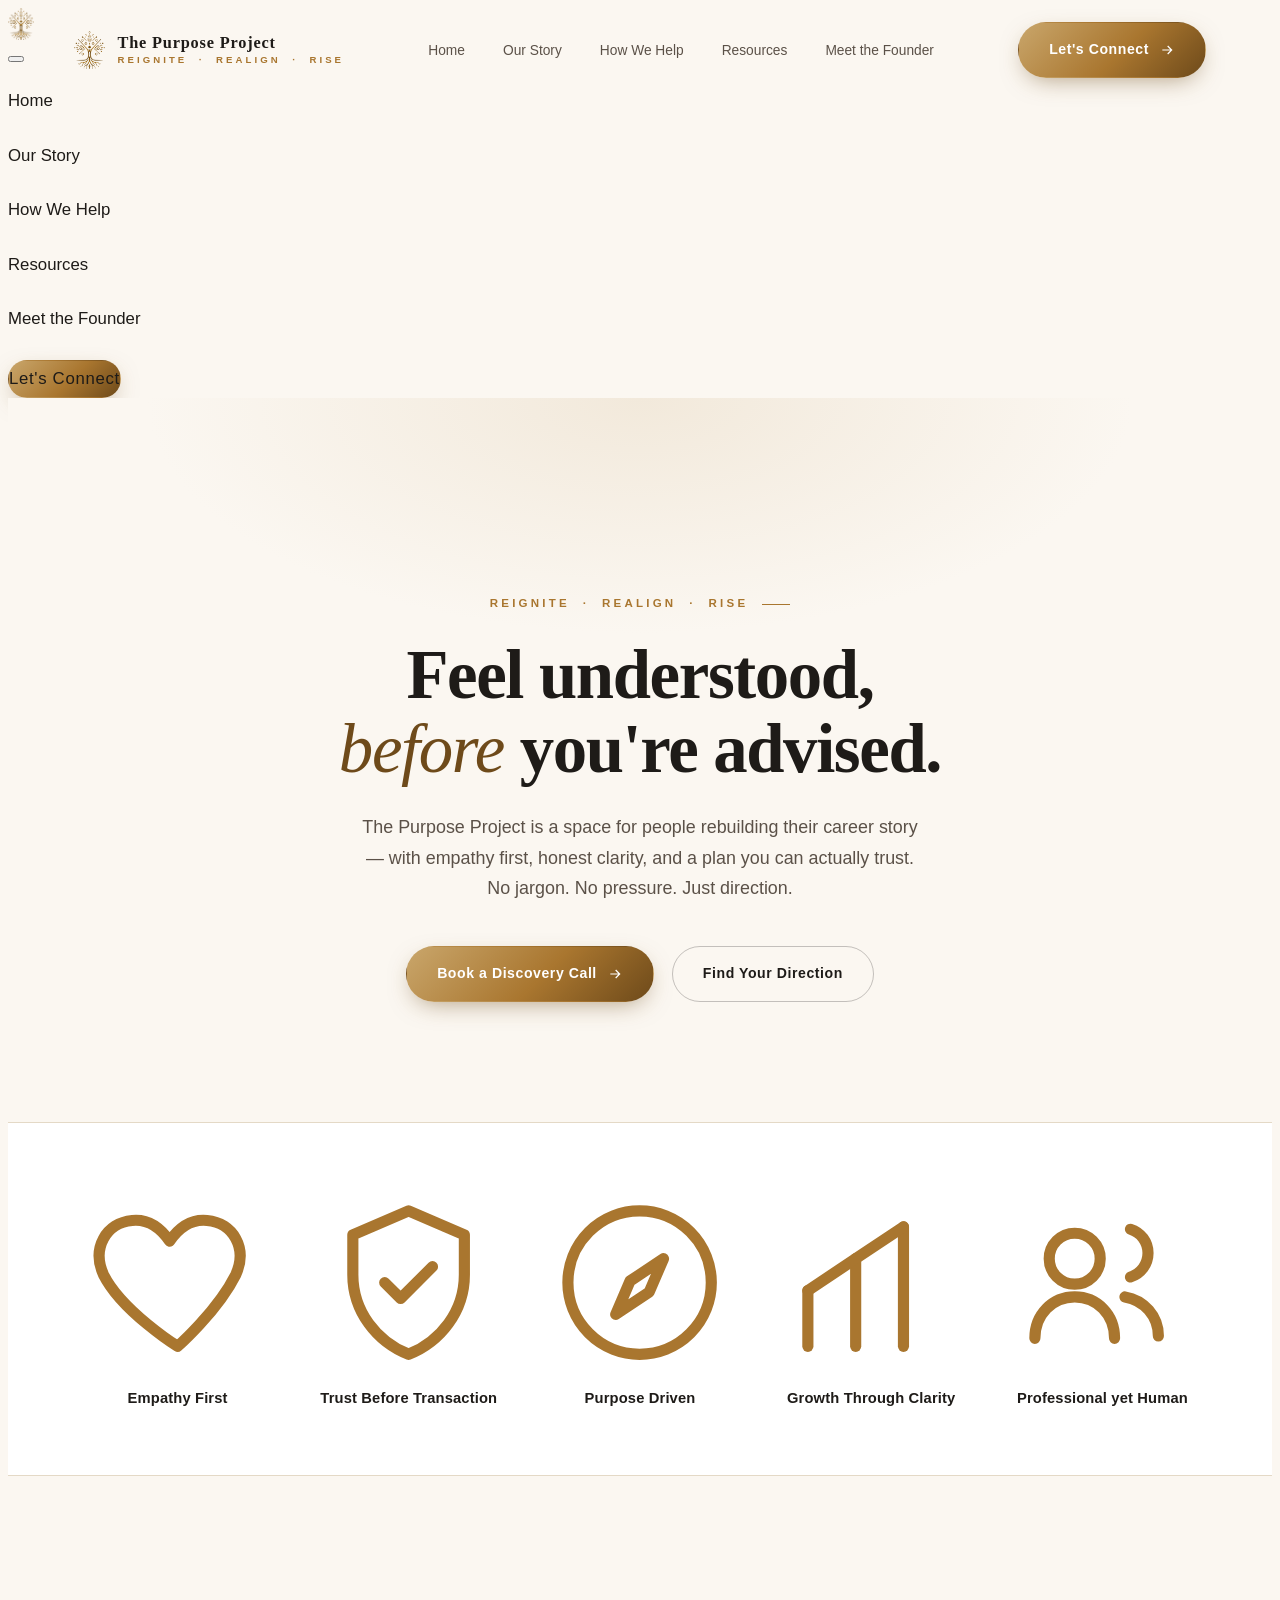
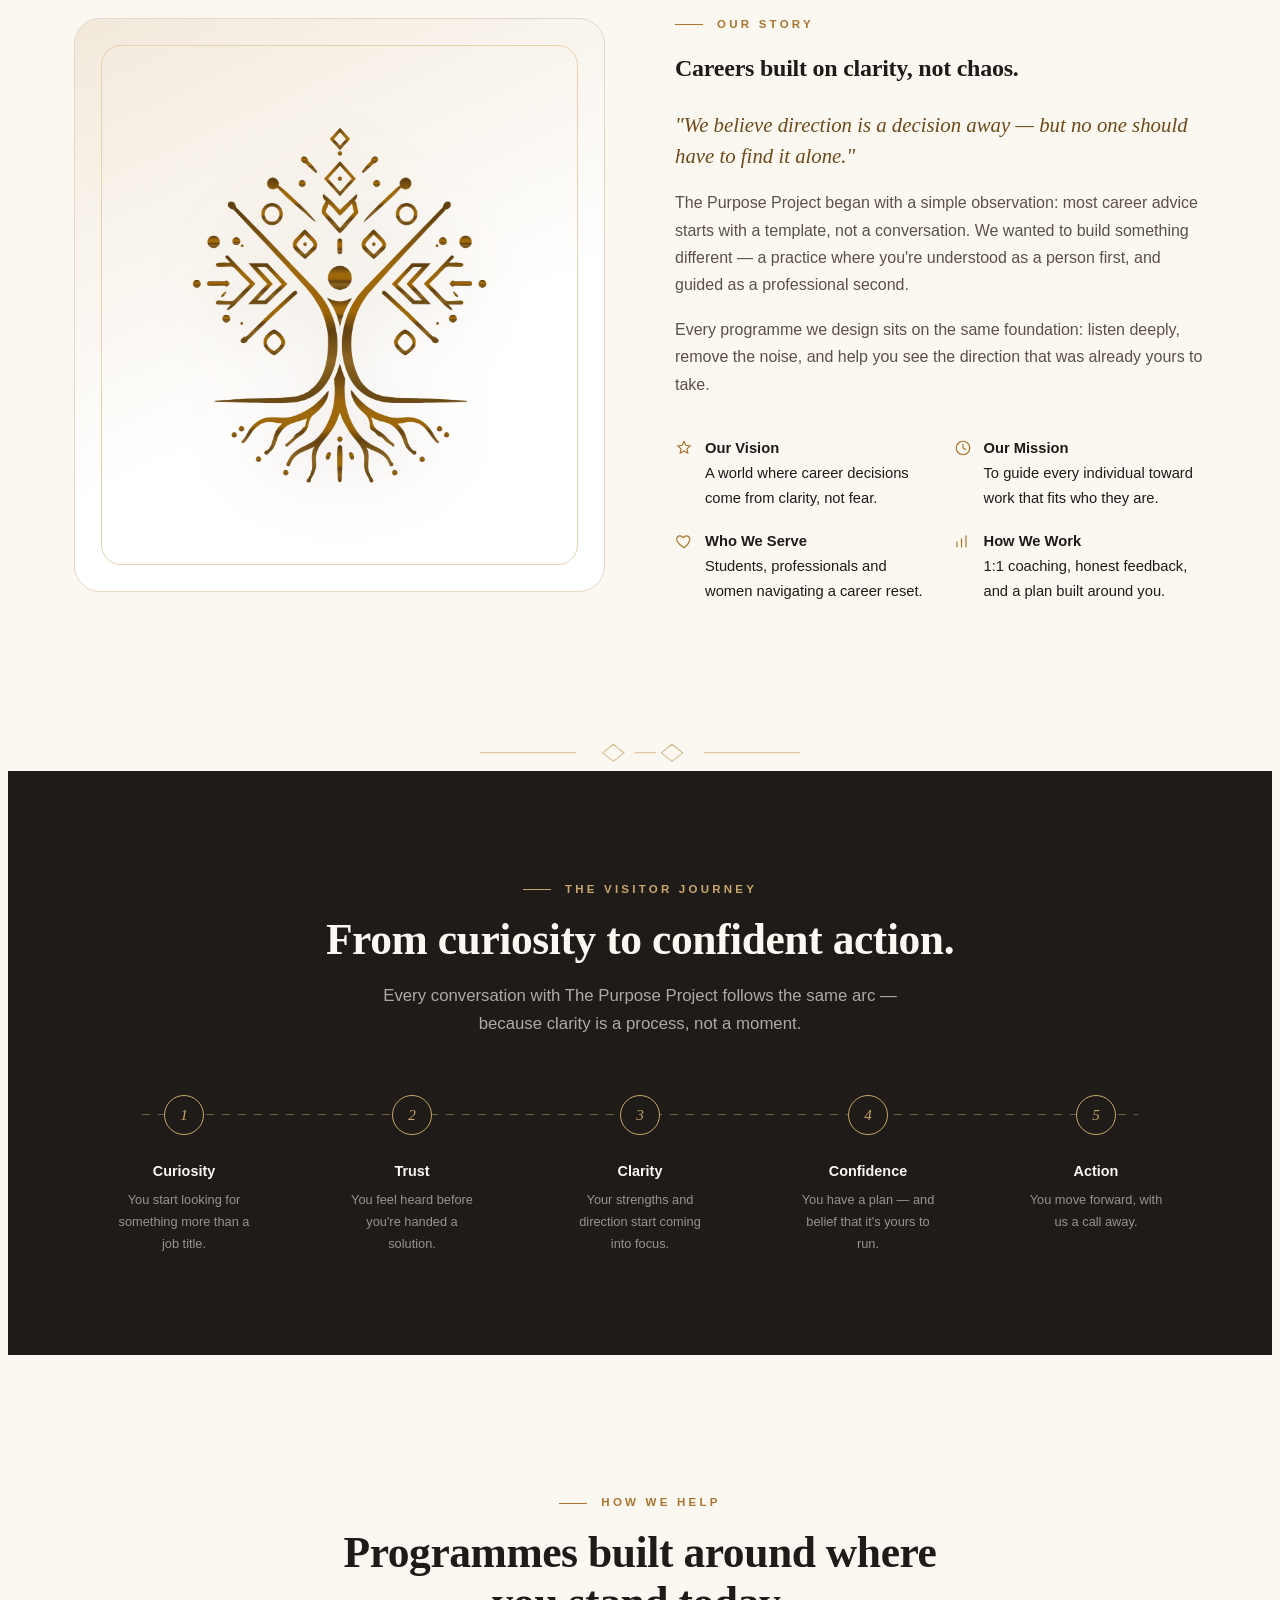
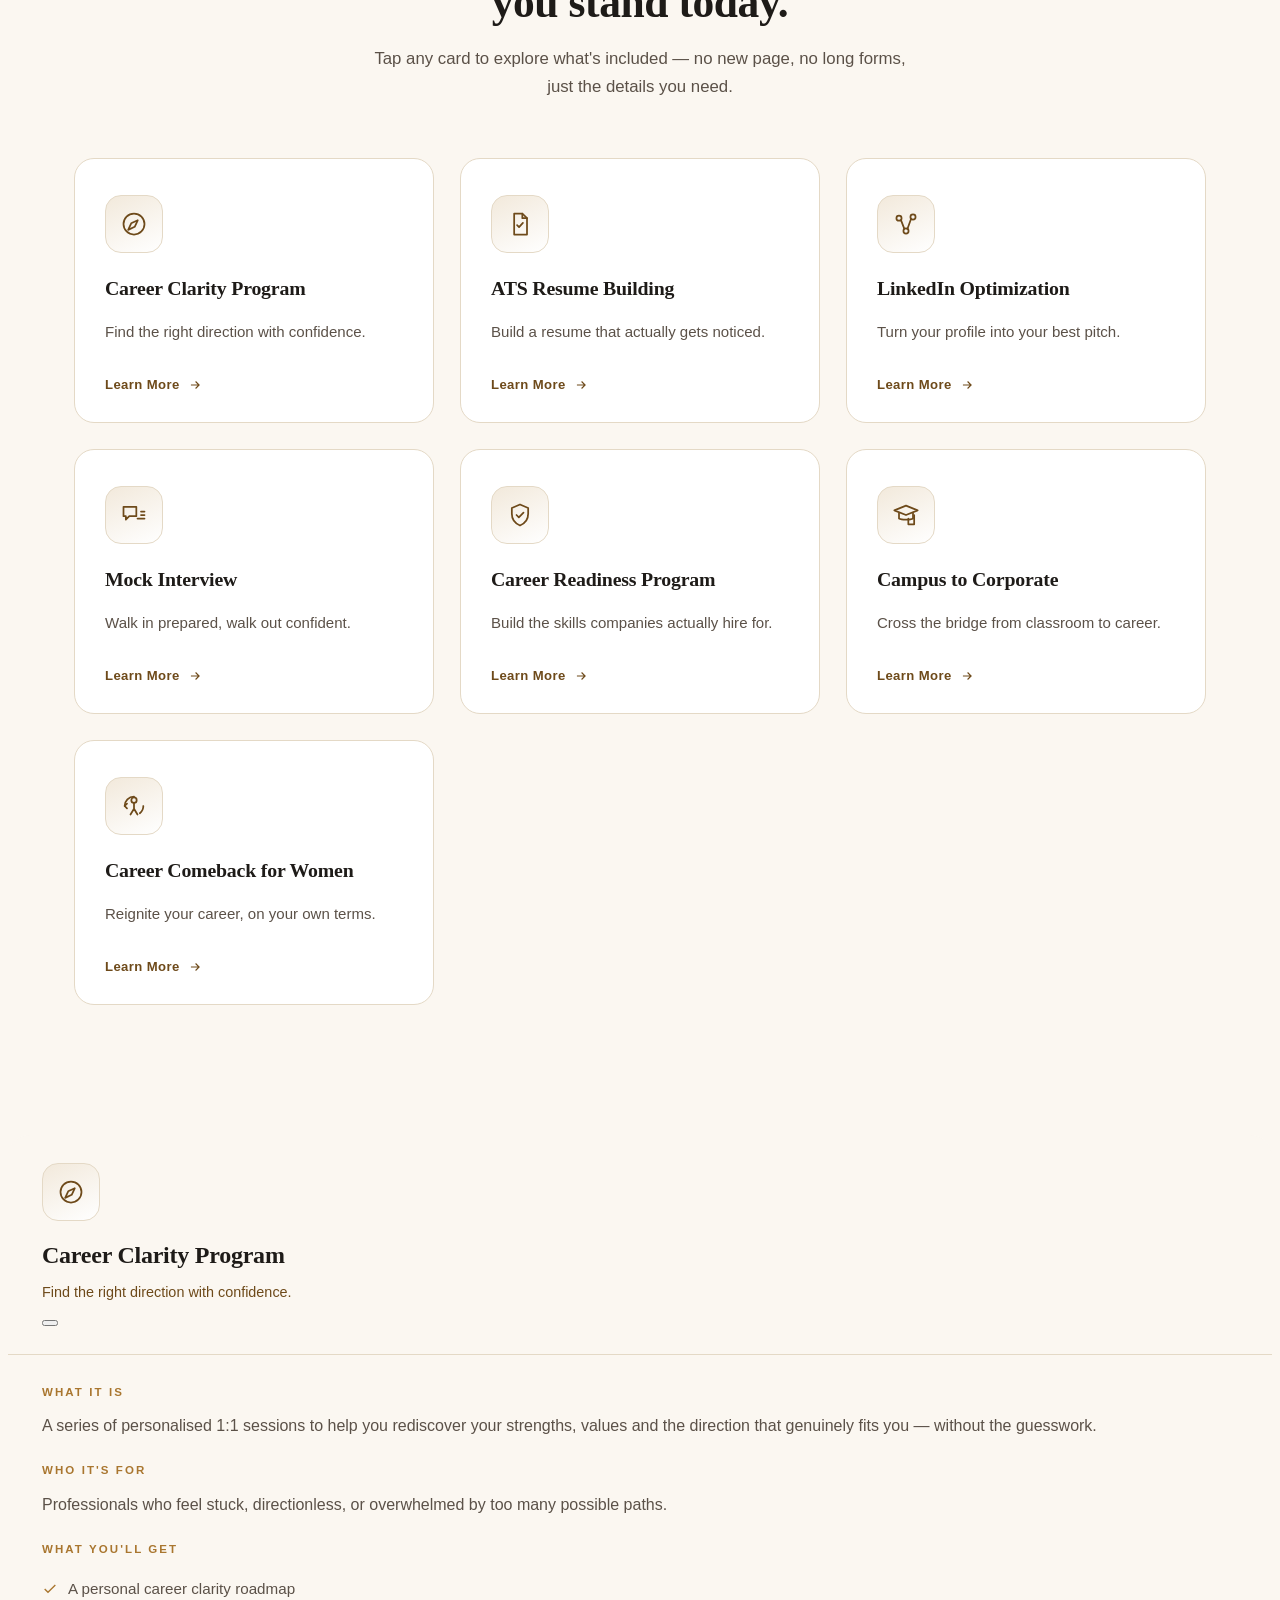
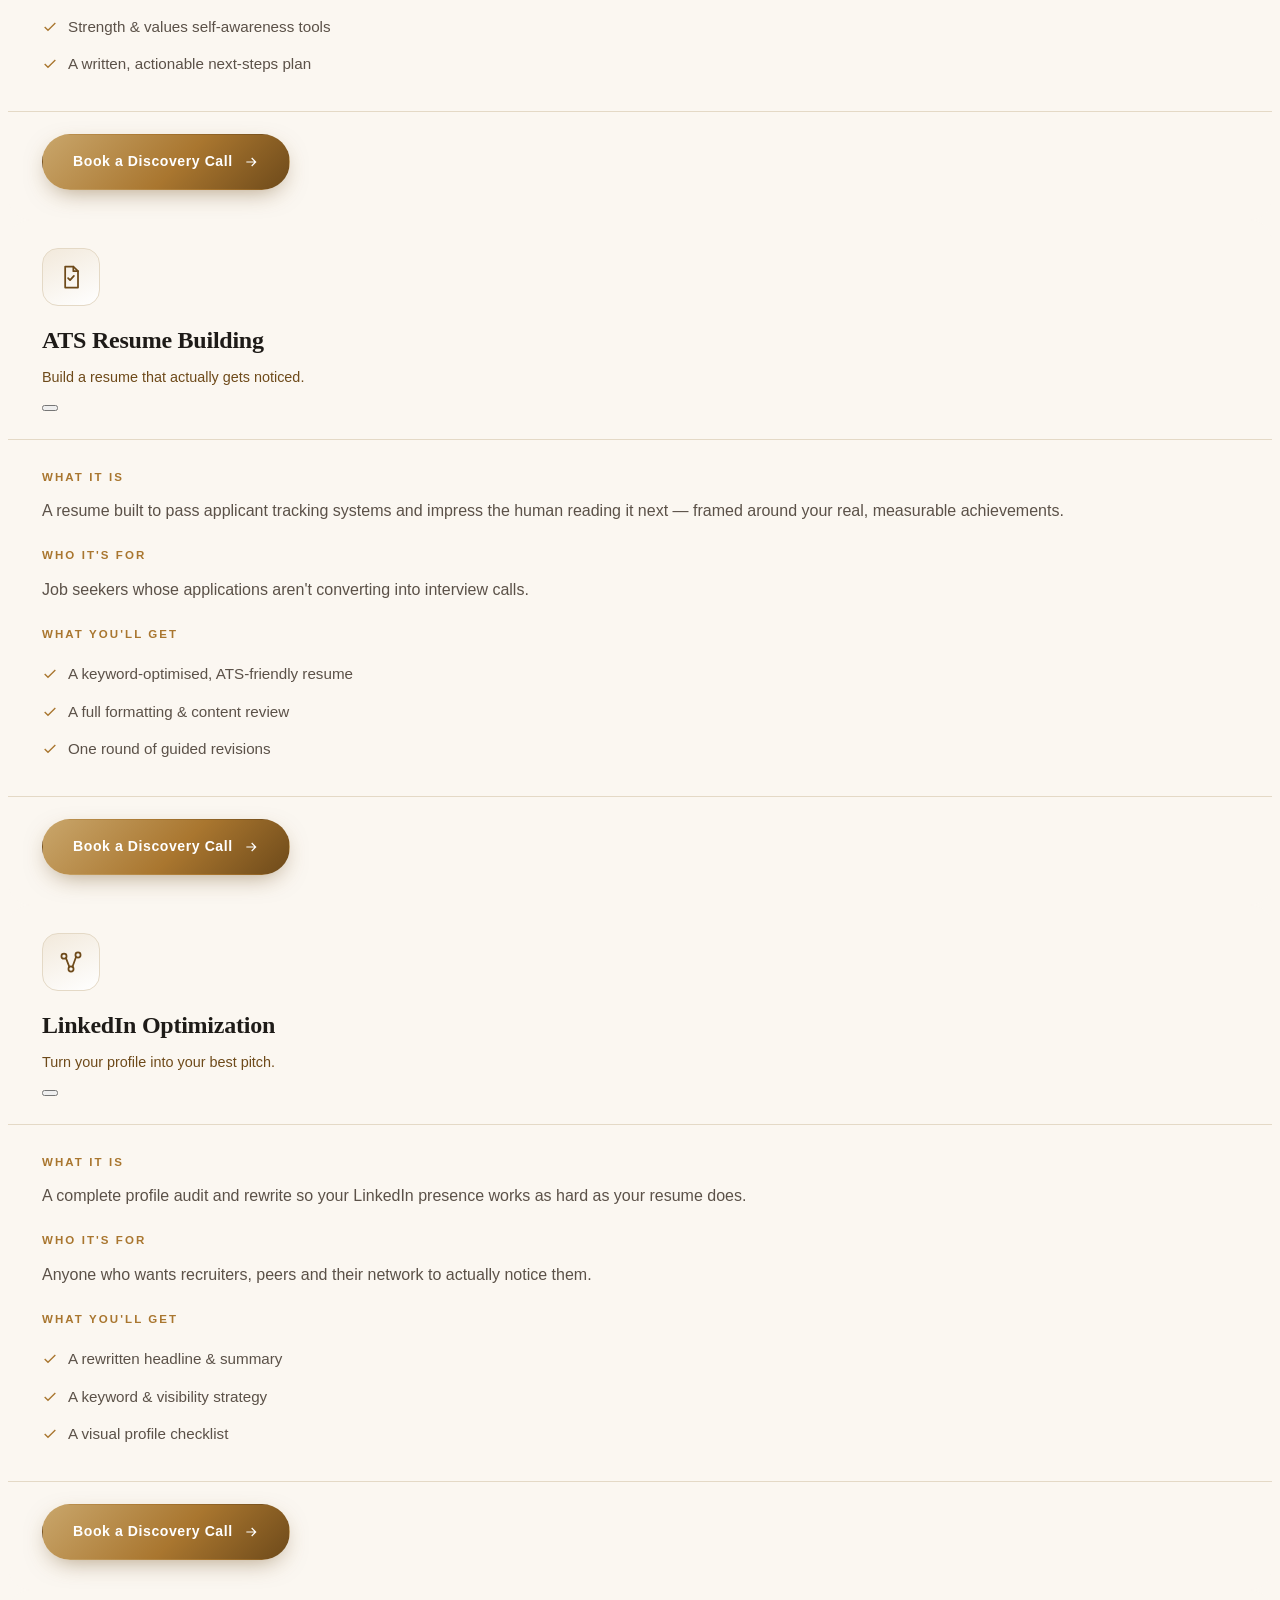
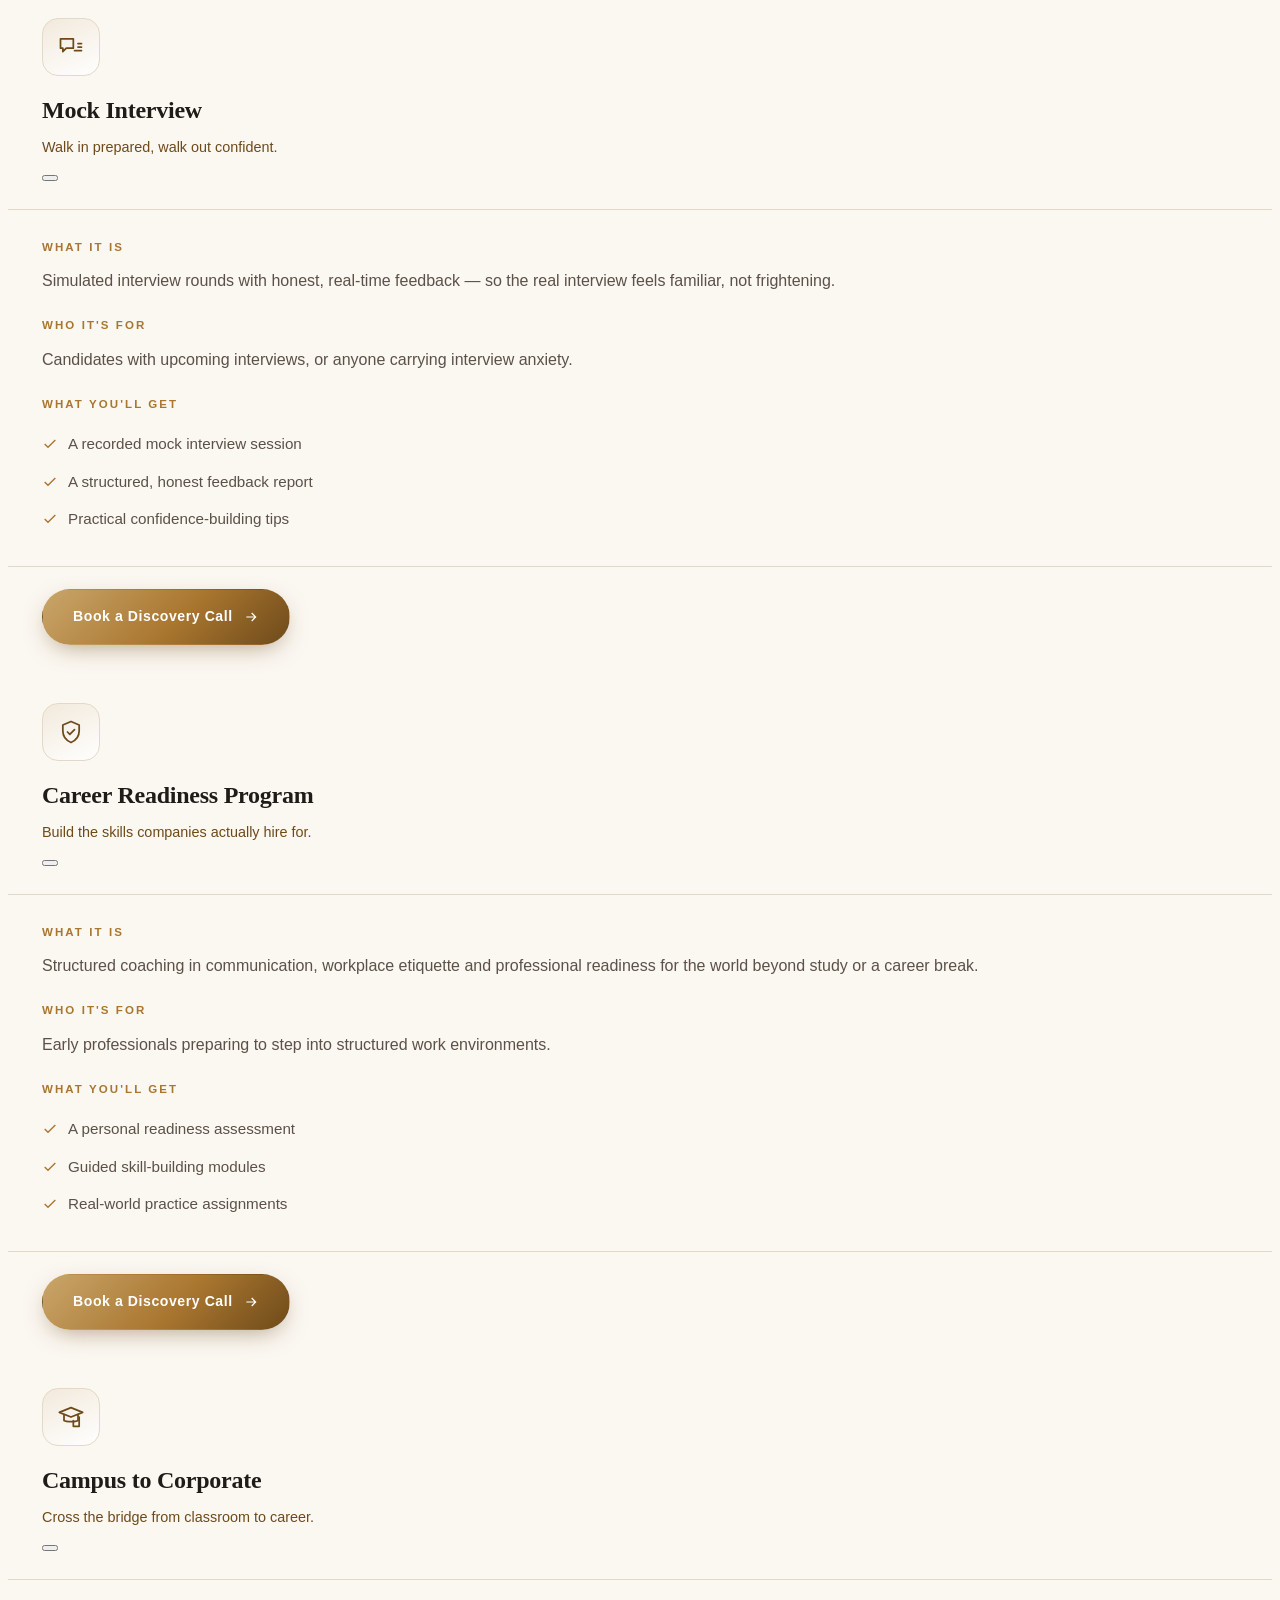
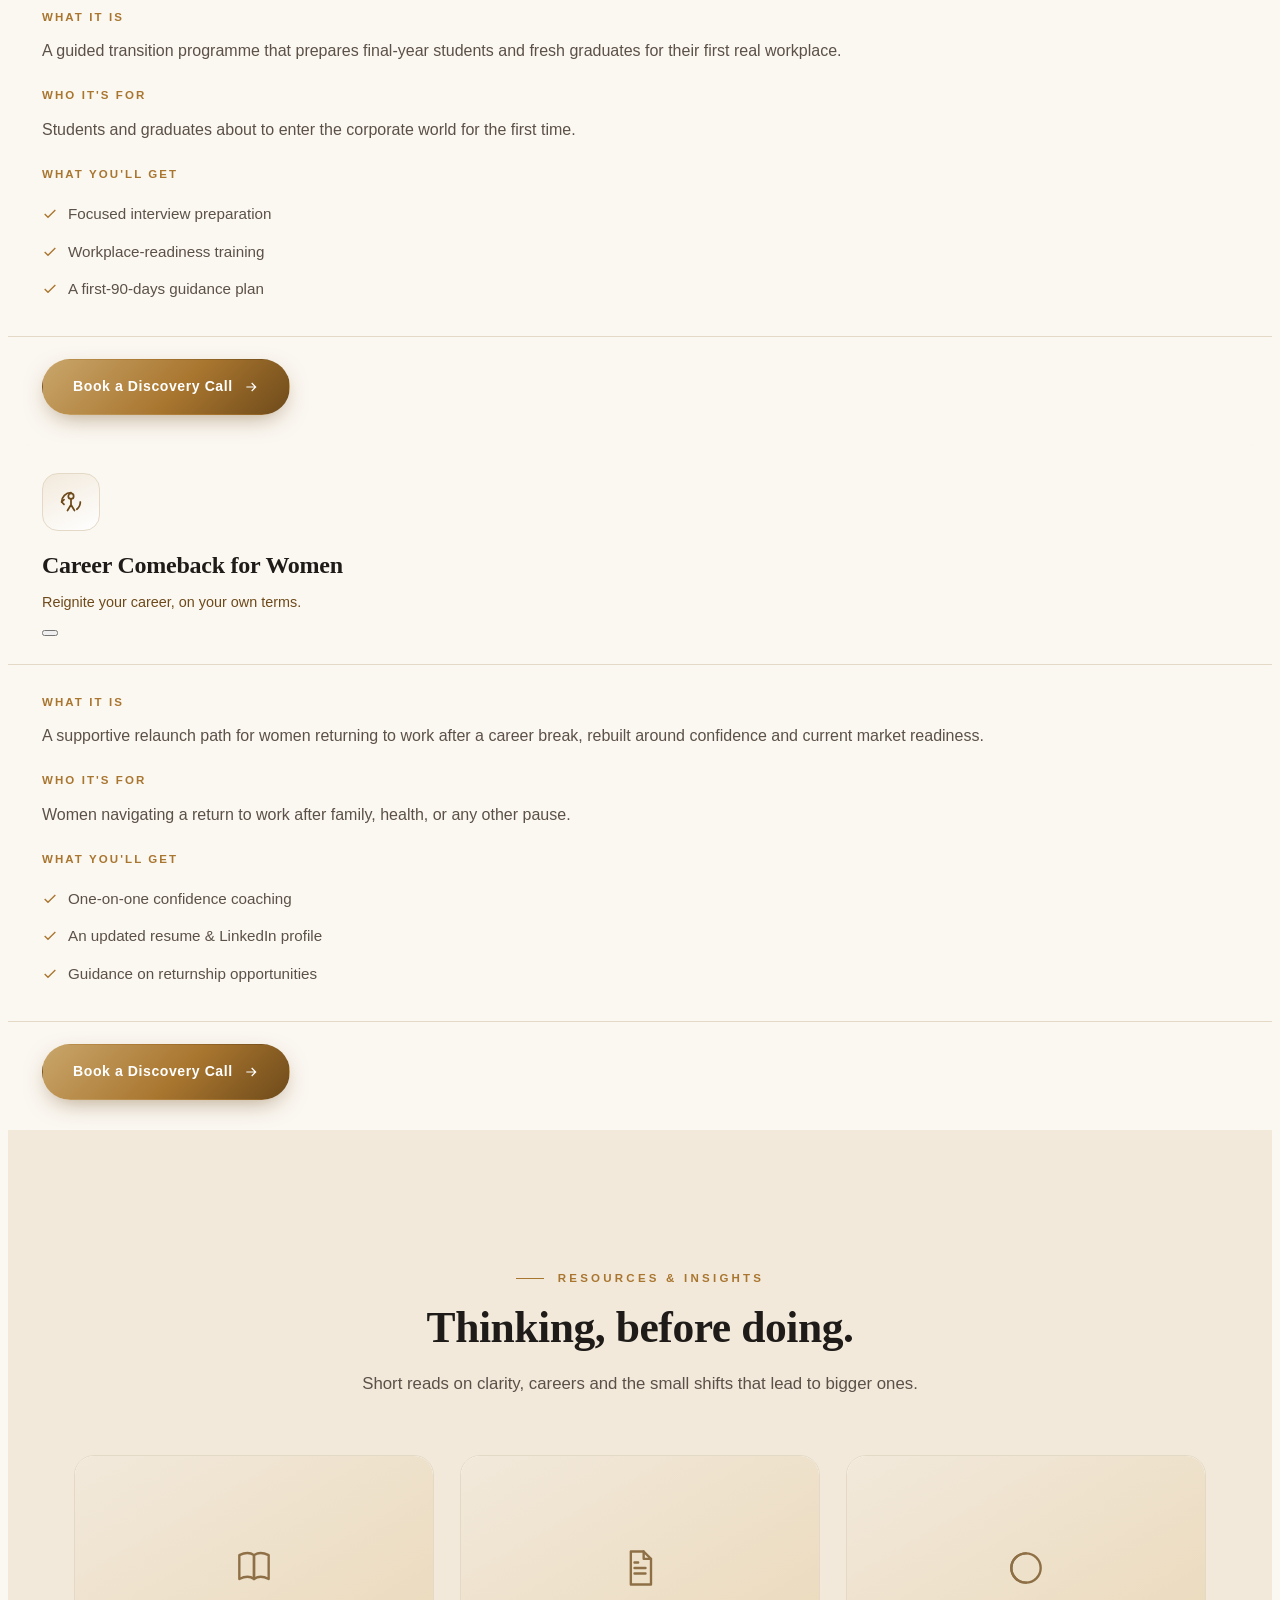
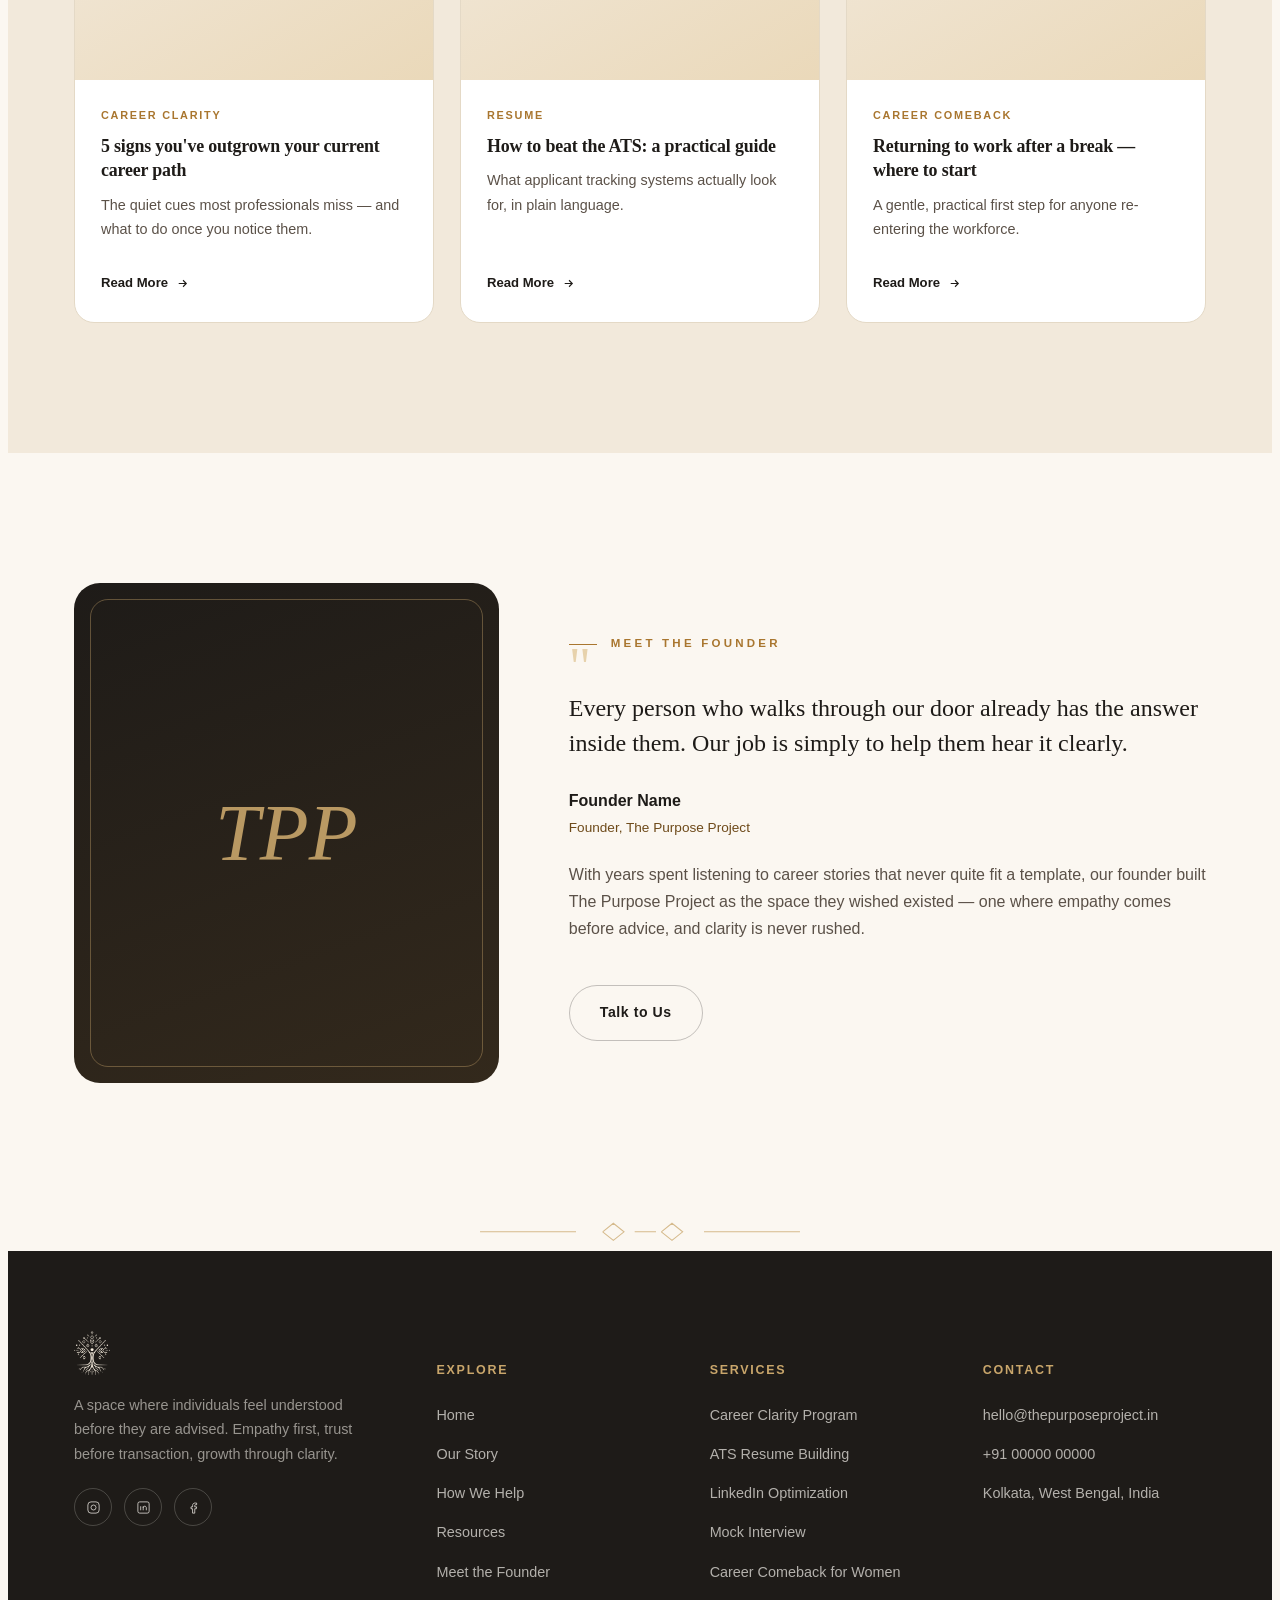
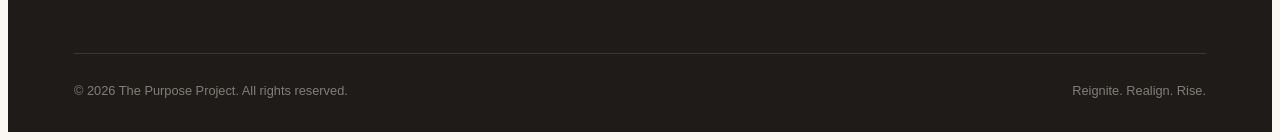
==== index.html @ 34a5875e "added cahnges" ====
<!DOCTYPE html>
<html lang="en">
<head>
<meta charset="UTF-8">
<meta name="viewport" content="width=device-width, initial-scale=1.0">
<title>The Purpose Project — Reignite. Realign. Rise.</title>
<meta name="description" content="The Purpose Project is a career clarity and coaching practice built on empathy first, trust before transaction, and growth through clarity.">

<!-- Favicon -->
<link rel="icon" type="image/png" sizes="32x32" href="images/favicon-32.png">
<link rel="icon" type="image/png" sizes="192x192" href="images/favicon-192.png">
<link rel="apple-touch-icon" href="images/favicon-192.png">

<!-- Bootstrap -->
<link rel="stylesheet" href="css/bootstrap.min.css">
<!-- Site styles -->
<link rel="stylesheet" href="css/style.css">
</head>
<body>

<!-- ============ NAVBAR ============ -->
<nav class="tpp-nav" id="tppNav">
  <div class="container-tpp">
    <a href="#home" class="brand">
      <img src="images/logo-mark.png" alt="The Purpose Project mark">
      <span class="brand-word">
        <span class="t1">The Purpose Project</span>
        <span class="t2">REIGNITE &nbsp;·&nbsp; REALIGN &nbsp;·&nbsp; RISE</span>
      </span>
    </a>

    <ul class="nav-links">
      <li><a href="#home">Home</a></li>
      <li><a href="#our-story">Our Story</a></li>
      <li><a href="#how-we-help">How We Help</a></li>
      <li><a href="#resources">Resources</a></li>
      <li><a href="#founder">Meet the Founder</a></li>
    </ul>

    <div class="nav-cta">
      <a href="#connect" class="btn-tpp btn-gold d-none d-lg-inline-flex">
        Let's Connect
        <svg viewBox="0 0 24 24" fill="none" stroke="currentColor" stroke-width="1.8"><path d="M5 12h14M13 6l6 6-6 6"/></svg>
      </a>
      <button class="nav-toggle" type="button" data-bs-toggle="offcanvas" data-bs-target="#tppOffcanvas" aria-controls="tppOffcanvas" aria-label="Open menu">
        <svg width="18" height="18" viewBox="0 0 24 24" fill="none" stroke="currentColor" stroke-width="1.8" stroke-linecap="round"><path d="M4 6h16M4 12h16M4 18h16"/></svg>
      </button>
    </div>
  </div>
</nav>

<!-- Mobile offcanvas menu -->
<div class="offcanvas offcanvas-end tpp-offcanvas" tabindex="-1" id="tppOffcanvas">
  <div class="offcanvas-header">
    <img src="images/logo-mark.png" alt="" style="height:32px;">
    <button type="button" class="btn-close" data-bs-dismiss="offcanvas" aria-label="Close"></button>
  </div>
  <div class="offcanvas-body">
    <ul class="nav-links">
      <li><a href="#home" data-bs-dismiss="offcanvas">Home</a></li>
      <li><a href="#our-story" data-bs-dismiss="offcanvas">Our Story</a></li>
      <li><a href="#how-we-help" data-bs-dismiss="offcanvas">How We Help</a></li>
      <li><a href="#resources" data-bs-dismiss="offcanvas">Resources</a></li>
      <li><a href="#founder" data-bs-dismiss="offcanvas">Meet the Founder</a></li>
      <li><a href="#connect" class="btn-tpp btn-gold" data-bs-dismiss="offcanvas">Let's Connect</a></li>
    </ul>
  </div>
</div>

<!-- ============ HERO ============ -->
<header class="hero" id="home">
  <div class="container-tpp">
    <div class="hero-inner">
      <span class="eyebrow">Reignite &nbsp;·&nbsp; Realign &nbsp;·&nbsp; Rise</span>
      <h1>Feel understood,<br><em>before</em> you're advised.</h1>
      <p class="hero-sub">The Purpose Project is a space for people rebuilding their career story — with empathy first, honest clarity, and a plan you can actually trust. No jargon. No pressure. Just direction.</p>
      <div class="hero-actions">
        <a href="#connect" class="btn-tpp btn-gold">
          Book a Discovery Call
          <svg viewBox="0 0 24 24" fill="none" stroke="currentColor" stroke-width="1.8"><path d="M5 12h14M13 6l6 6-6 6"/></svg>
        </a>
        <a href="#how-we-help" class="btn-tpp btn-outline">Find Your Direction</a>
      </div>
    </div>
  </div>

  <!-- Signature motif: line-art tree, echoing the brand mark -->
  <!-- <div class="hero-mark" aria-hidden="true">
    <svg viewBox="0 0 600 420" xmlns="http://www.w3.org/2000/svg">
      <defs>
        <linearGradient id="heroGoldGrad" x1="0%" y1="0%" x2="100%" y2="100%">
          <stop offset="0%" stop-color="#C9A66B"/>
          <stop offset="50%" stop-color="#A9762F"/>
          <stop offset="100%" stop-color="#6E4A1A"/>
        </linearGradient>
      </defs>

      <g class="tpp-draw">
        <path d="M300 190 C300 240 300 260 300 300"/>
        <path d="M300 300 C270 320 230 330 170 328"/>
        <path d="M300 300 C330 320 370 330 430 328"/>
        <path d="M300 300 C285 330 260 350 215 372"/>
        <path d="M300 300 C315 330 340 350 385 372"/>
        <path d="M300 300 C300 335 300 355 300 385"/>
        <path d="M300 300 C292 328 270 345 235 355"/>
        <path d="M300 300 C308 328 330 345 365 355"/>
      </g>

      <g class="tpp-draw">
        <path d="M300 190 C298 150 260 120 210 95"/>
        <path d="M300 190 C302 150 340 120 390 95"/>
        <path d="M300 190 C299 130 300 90 300 40"/>
        <path d="M210 95 C185 85 160 82 130 88"/>
        <path d="M390 95 C415 85 440 82 470 88"/>
        <path d="M210 95 C195 70 190 50 195 25"/>
        <path d="M390 95 C405 70 410 50 405 25"/>
      </g>
      <circle class="tpp-fill" cx="300" cy="205" r="13"/>
    </svg>
  </div> -->
  <div class="hero-fade"></div>
</header>

<!-- ============ VALUES STRIP ============ -->
<section class="values-strip">
  <div class="container-tpp">
    <div class="values-row">

      <div class="value-item">
        <span class="glyph">
          <svg viewBox="0 0 24 24" fill="none" stroke="currentColor" stroke-width="1.4" stroke-linecap="round" stroke-linejoin="round">
            <path d="M12 20s-7-4.4-9.3-9C1.2 7.7 3 4.5 6.3 4.2c2-.2 3.6 1 4.7 2.6C12.1 5.2 13.7 4 15.7 4.2c3.3.3 5.1 3.5 3.6 6.8C17 15.6 12 20 12 20z"/>
          </svg>
        </span>
        <h4>Empathy First</h4>
      </div>

      <div class="value-item">
        <span class="glyph">
          <svg viewBox="0 0 24 24" fill="none" stroke="currentColor" stroke-width="1.4" stroke-linecap="round" stroke-linejoin="round">
            <path d="M12 3l7 3v5c0 4.6-3 8.4-7 10-4-1.6-7-5.4-7-10V6l7-3z"/>
            <path d="M9 12l2 2 4-4"/>
          </svg>
        </span>
        <h4>Trust Before Transaction</h4>
      </div>

      <div class="value-item">
        <span class="glyph">
          <svg viewBox="0 0 24 24" fill="none" stroke="currentColor" stroke-width="1.4" stroke-linecap="round" stroke-linejoin="round">
            <circle cx="12" cy="12" r="9"/>
            <path d="M15 9l-4.2 2.8L9 16l4.2-2.8L15 9z"/>
          </svg>
        </span>
        <h4>Purpose Driven</h4>
      </div>

      <div class="value-item">
        <span class="glyph">
          <svg viewBox="0 0 24 24" fill="none" stroke="currentColor" stroke-width="1.4" stroke-linecap="round" stroke-linejoin="round">
            <path d="M4 20V13"/>
            <path d="M10 20V9"/>
            <path d="M16 20V5"/>
            <path d="M4 13l6-4 6-4"/>
          </svg>
        </span>
        <h4>Growth Through Clarity</h4>
      </div>

      <div class="value-item">
        <span class="glyph">
          <svg viewBox="0 0 24 24" fill="none" stroke="currentColor" stroke-width="1.4" stroke-linecap="round" stroke-linejoin="round">
            <circle cx="8.5" cy="9" r="3.2"/>
            <path d="M3.5 19c0-3 2.2-5.2 5-5.2s5 2.2 5 5.2"/>
            <path d="M15.5 5.3c1.3.4 2.2 1.6 2.2 3s-.9 2.6-2.2 3"/>
            <path d="M14.8 13.8c2.4.4 4.2 2.4 4.2 4.9"/>
          </svg>
        </span>
        <h4>Professional yet Human</h4>
      </div>

    </div>
  </div>
</section>

<!-- ============ OUR STORY / ABOUT ============ -->
<section class="about-section" id="our-story">
  <div class="container-tpp">
    <div class="about-grid">

      <div class="about-visual reveal">
        <div class="ring"></div>
        <img src="images/logo-mark.png" alt="The Purpose Project — tree mark, symbolising rooted growth">
      </div>

      <div class="about-copy reveal">
        <span class="eyebrow">Our Story</span>
        <h2 style="margin-top:14px;">Careers built on clarity, not chaos.</h2>
        <span class="lede">"We believe direction is a decision away — but no one should have to find it alone."</span>

        <p>The Purpose Project began with a simple observation: most career advice starts with a template, not a conversation. We wanted to build something different — a practice where you're understood as a person first, and guided as a professional second.</p>
        <p>Every programme we design sits on the same foundation: listen deeply, remove the noise, and help you see the direction that was already yours to take.</p>

        <div class="pillars">
          <div class="pillar">
            <svg viewBox="0 0 24 24" fill="none" stroke="currentColor" stroke-width="1.6" stroke-linecap="round" stroke-linejoin="round"><path d="M12 3l2.4 5.5 6 .6-4.5 4 1.3 5.9L12 16l-5.2 3 1.3-5.9-4.5-4 6-.6L12 3z"/></svg>
            <span><strong>Our Vision</strong><br>A world where career decisions come from clarity, not fear.</span>
          </div>
          <div class="pillar">
            <svg viewBox="0 0 24 24" fill="none" stroke="currentColor" stroke-width="1.6" stroke-linecap="round" stroke-linejoin="round"><circle cx="12" cy="12" r="9"/><path d="M12 7v5l3.5 2"/></svg>
            <span><strong>Our Mission</strong><br>To guide every individual toward work that fits who they are.</span>
          </div>
          <div class="pillar">
            <svg viewBox="0 0 24 24" fill="none" stroke="currentColor" stroke-width="1.6" stroke-linecap="round" stroke-linejoin="round"><path d="M12 21s-7-4.4-9.3-9C1.2 8.7 3 5.5 6.3 5.2c2-.2 3.6 1 4.7 2.6 1.1-1.6 2.7-2.8 4.7-2.6 3.3.3 5.1 3.5 3.6 6.8C18 16.6 12 21 12 21z"/></svg>
            <span><strong>Who We Serve</strong><br>Students, professionals and women navigating a career reset.</span>
          </div>
          <div class="pillar">
            <svg viewBox="0 0 24 24" fill="none" stroke="currentColor" stroke-width="1.6" stroke-linecap="round" stroke-linejoin="round"><path d="M4 20V13M10 20V9M16 20V5"/></svg>
            <span><strong>How We Work</strong><br>1:1 coaching, honest feedback, and a plan built around you.</span>
          </div>
        </div>
      </div>

    </div>
  </div>
</section>

<div class="root-divider" aria-hidden="true">
  <svg viewBox="0 0 300 24" fill="none" stroke="currentColor" stroke-width="1"><path d="M0 12h90 M115 12l10-8 10 8-10 8-10-8 M145 12h20 M170 12l10-8 10 8-10 8-10-8 M210 12h90"/></svg>
</div>

<!-- ============ VISITOR JOURNEY ============ -->
<section class="journey-section">
  <div class="container-tpp">
    <div class="section-head center">
      <span class="eyebrow" style="justify-content:center;">The Visitor Journey</span>
      <h2 style="margin-top:14px;">From curiosity to confident action.</h2>
      <p>Every conversation with The Purpose Project follows the same arc — because clarity is a process, not a moment.</p>
    </div>

    <div class="journey-track">
      <div class="j-step">
        <div class="j-dot">1</div>
        <h5>Curiosity</h5>
        <p>You start looking for something more than a job title.</p>
      </div>
      <div class="j-step">
        <div class="j-dot">2</div>
        <h5>Trust</h5>
        <p>You feel heard before you're handed a solution.</p>
      </div>
      <div class="j-step">
        <div class="j-dot">3</div>
        <h5>Clarity</h5>
        <p>Your strengths and direction start coming into focus.</p>
      </div>
      <div class="j-step">
        <div class="j-dot">4</div>
        <h5>Confidence</h5>
        <p>You have a plan — and belief that it's yours to run.</p>
      </div>
      <div class="j-step">
        <div class="j-dot">5</div>
        <h5>Action</h5>
        <p>You move forward, with us a call away.</p>
      </div>
    </div>
  </div>
</section>

<!-- ============ HOW WE HELP / SERVICES ============ -->
<section class="services-section" id="how-we-help">
  <div class="container-tpp">
    <div class="section-head center">
      <span class="eyebrow" style="justify-content:center;">How We Help</span>
      <h2 style="margin-top:14px;">Programmes built around where you stand today.</h2>
      <p>Tap any card to explore what's included — no new page, no long forms, just the details you need.</p>
    </div>

    <div class="service-grid">

      <!-- 1 Career Clarity Program -->
      <button class="service-card reveal" type="button" data-bs-toggle="modal" data-bs-target="#modal-clarity">
        <span class="service-icon">
          <svg viewBox="0 0 24 24" fill="none" stroke="currentColor" stroke-width="1.5" stroke-linecap="round" stroke-linejoin="round"><circle cx="12" cy="12" r="9"/><path d="M15.2 8.8l-2.6 5.6-5.6 2.6 2.6-5.6 5.6-2.6z"/></svg>
        </span>
        <h3>Career Clarity Program</h3>
        <p>Find the right direction with confidence.</p>
        <span class="service-more">Learn More
          <svg viewBox="0 0 24 24" fill="none" stroke="currentColor" stroke-width="2"><path d="M5 12h14M13 6l6 6-6 6"/></svg>
        </span>
      </button>

      <!-- 2 ATS Resume Building -->
      <button class="service-card reveal" type="button" data-bs-toggle="modal" data-bs-target="#modal-resume">
        <span class="service-icon">
          <svg viewBox="0 0 24 24" fill="none" stroke="currentColor" stroke-width="1.5" stroke-linecap="round" stroke-linejoin="round"><path d="M7 3h7l4 4v14H7z"/><path d="M14 3v4h4"/><path d="M9.5 13l1.7 1.7L14.5 11"/></svg>
        </span>
        <h3>ATS Resume Building</h3>
        <p>Build a resume that actually gets noticed.</p>
        <span class="service-more">Learn More
          <svg viewBox="0 0 24 24" fill="none" stroke="currentColor" stroke-width="2"><path d="M5 12h14M13 6l6 6-6 6"/></svg>
        </span>
      </button>

      <!-- 3 LinkedIn Optimization -->
      <button class="service-card reveal" type="button" data-bs-toggle="modal" data-bs-target="#modal-linkedin">
        <span class="service-icon">
          <svg viewBox="0 0 24 24" fill="none" stroke="currentColor" stroke-width="1.5" stroke-linecap="round" stroke-linejoin="round"><circle cx="6" cy="7" r="2.2"/><circle cx="18" cy="6" r="2.2"/><circle cx="12" cy="18" r="2.2"/><path d="M7.7 8.7L10.5 16M16.3 7.7L13.2 16.3"/></svg>
        </span>
        <h3>LinkedIn Optimization</h3>
        <p>Turn your profile into your best pitch.</p>
        <span class="service-more">Learn More
          <svg viewBox="0 0 24 24" fill="none" stroke="currentColor" stroke-width="2"><path d="M5 12h14M13 6l6 6-6 6"/></svg>
        </span>
      </button>

      <!-- 4 Mock Interview -->
      <button class="service-card reveal" type="button" data-bs-toggle="modal" data-bs-target="#modal-interview">
        <span class="service-icon">
          <svg viewBox="0 0 24 24" fill="none" stroke="currentColor" stroke-width="1.5" stroke-linecap="round" stroke-linejoin="round"><path d="M3 5h11v8H8l-3 3v-3H3z"/><path d="M21 9h-3M21 12h-3M21 15h-6"/></svg>
        </span>
        <h3>Mock Interview</h3>
        <p>Walk in prepared, walk out confident.</p>
        <span class="service-more">Learn More
          <svg viewBox="0 0 24 24" fill="none" stroke="currentColor" stroke-width="2"><path d="M5 12h14M13 6l6 6-6 6"/></svg>
        </span>
      </button>

      <!-- 5 Career Readiness Program -->
      <button class="service-card reveal" type="button" data-bs-toggle="modal" data-bs-target="#modal-readiness">
        <span class="service-icon">
          <svg viewBox="0 0 24 24" fill="none" stroke="currentColor" stroke-width="1.5" stroke-linecap="round" stroke-linejoin="round"><path d="M12 3l7 3v5c0 4.6-3 8.4-7 10-4-1.6-7-5.4-7-10V6l7-3z"/><path d="M9 12l2 2 4-4"/></svg>
        </span>
        <h3>Career Readiness Program</h3>
        <p>Build the skills companies actually hire for.</p>
        <span class="service-more">Learn More
          <svg viewBox="0 0 24 24" fill="none" stroke="currentColor" stroke-width="2"><path d="M5 12h14M13 6l6 6-6 6"/></svg>
        </span>
      </button>

      <!-- 6 Campus to Corporate -->
      <button class="service-card reveal" type="button" data-bs-toggle="modal" data-bs-target="#modal-campus">
        <span class="service-icon">
          <svg viewBox="0 0 24 24" fill="none" stroke="currentColor" stroke-width="1.5" stroke-linecap="round" stroke-linejoin="round"><path d="M2 8l10-4 10 4-10 4-10-4z"/><path d="M6 10.5V15c2 1.3 10 1.3 12 0v-4.5"/><path d="M14 15v5h5v-8"/></svg>
        </span>
        <h3>Campus to Corporate</h3>
        <p>Cross the bridge from classroom to career.</p>
        <span class="service-more">Learn More
          <svg viewBox="0 0 24 24" fill="none" stroke="currentColor" stroke-width="2"><path d="M5 12h14M13 6l6 6-6 6"/></svg>
        </span>
      </button>

      <!-- 7 Career Comeback for Women -->
      <button class="service-card reveal" type="button" data-bs-toggle="modal" data-bs-target="#modal-comeback">
        <span class="service-icon">
          <svg viewBox="0 0 24 24" fill="none" stroke="currentColor" stroke-width="1.5" stroke-linecap="round" stroke-linejoin="round"><circle cx="12" cy="7" r="2.3"/><path d="M12 9.3v5M12 14.3l-3 5M12 14.3l3 5"/><path d="M4 12a8 8 0 0 1 8-8M20 12a8 8 0 0 1-3 6.2"/><path d="M4 12l2-2M4 12l2 2"/></svg>
        </span>
        <h3>Career Comeback for Women</h3>
        <p>Reignite your career, on your own terms.</p>
        <span class="service-more">Learn More
          <svg viewBox="0 0 24 24" fill="none" stroke="currentColor" stroke-width="2"><path d="M5 12h14M13 6l6 6-6 6"/></svg>
        </span>
      </button>

    </div>
  </div>
</section>

<!-- ============ SERVICE MODALS ============ -->

<div class="modal fade tpp-modal" id="modal-clarity" tabindex="-1" aria-hidden="true">
  <div class="modal-dialog modal-dialog-centered">
    <div class="modal-content">
      <div class="modal-header">
        <div>
          <span class="service-icon"><svg viewBox="0 0 24 24" fill="none" stroke="currentColor" stroke-width="1.5" stroke-linecap="round" stroke-linejoin="round"><circle cx="12" cy="12" r="9"/><path d="M15.2 8.8l-2.6 5.6-5.6 2.6 2.6-5.6 5.6-2.6z"/></svg></span>
          <h3 class="modal-title">Career Clarity Program</h3>
          <div class="modal-subtitle">Find the right direction with confidence.</div>
        </div>
        <button type="button" class="btn-close" data-bs-dismiss="modal" aria-label="Close"></button>
      </div>
      <div class="modal-body">
        <div class="modal-block">
          <span class="m-label">What it is</span>
          <p>A series of personalised 1:1 sessions to help you rediscover your strengths, values and the direction that genuinely fits you — without the guesswork.</p>
        </div>
        <div class="modal-block">
          <span class="m-label">Who it's for</span>
          <p>Professionals who feel stuck, directionless, or overwhelmed by too many possible paths.</p>
        </div>
        <div class="modal-block">
          <span class="m-label">What you'll get</span>
          <ul>
            <li><svg viewBox="0 0 24 24" fill="none" stroke="currentColor" stroke-width="2"><path d="M20 6L9 17l-5-5"/></svg>A personal career clarity roadmap</li>
            <li><svg viewBox="0 0 24 24" fill="none" stroke="currentColor" stroke-width="2"><path d="M20 6L9 17l-5-5"/></svg>Strength & values self-awareness tools</li>
            <li><svg viewBox="0 0 24 24" fill="none" stroke="currentColor" stroke-width="2"><path d="M20 6L9 17l-5-5"/></svg>A written, actionable next-steps plan</li>
          </ul>
        </div>
      </div>
      <div class="modal-footer">
        <a href="#connect" class="btn-tpp btn-gold" data-bs-dismiss="modal">Book a Discovery Call
          <svg viewBox="0 0 24 24" fill="none" stroke="currentColor" stroke-width="1.8"><path d="M5 12h14M13 6l6 6-6 6"/></svg>
        </a>
      </div>
    </div>
  </div>
</div>

<div class="modal fade tpp-modal" id="modal-resume" tabindex="-1" aria-hidden="true">
  <div class="modal-dialog modal-dialog-centered">
    <div class="modal-content">
      <div class="modal-header">
        <div>
          <span class="service-icon"><svg viewBox="0 0 24 24" fill="none" stroke="currentColor" stroke-width="1.5" stroke-linecap="round" stroke-linejoin="round"><path d="M7 3h7l4 4v14H7z"/><path d="M14 3v4h4"/><path d="M9.5 13l1.7 1.7L14.5 11"/></svg></span>
          <h3 class="modal-title">ATS Resume Building</h3>
          <div class="modal-subtitle">Build a resume that actually gets noticed.</div>
        </div>
        <button type="button" class="btn-close" data-bs-dismiss="modal" aria-label="Close"></button>
      </div>
      <div class="modal-body">
        <div class="modal-block">
          <span class="m-label">What it is</span>
          <p>A resume built to pass applicant tracking systems and impress the human reading it next — framed around your real, measurable achievements.</p>
        </div>
        <div class="modal-block">
          <span class="m-label">Who it's for</span>
          <p>Job seekers whose applications aren't converting into interview calls.</p>
        </div>
        <div class="modal-block">
          <span class="m-label">What you'll get</span>
          <ul>
            <li><svg viewBox="0 0 24 24" fill="none" stroke="currentColor" stroke-width="2"><path d="M20 6L9 17l-5-5"/></svg>A keyword-optimised, ATS-friendly resume</li>
            <li><svg viewBox="0 0 24 24" fill="none" stroke="currentColor" stroke-width="2"><path d="M20 6L9 17l-5-5"/></svg>A full formatting & content review</li>
            <li><svg viewBox="0 0 24 24" fill="none" stroke="currentColor" stroke-width="2"><path d="M20 6L9 17l-5-5"/></svg>One round of guided revisions</li>
          </ul>
        </div>
      </div>
      <div class="modal-footer">
        <a href="#connect" class="btn-tpp btn-gold" data-bs-dismiss="modal">Book a Discovery Call
          <svg viewBox="0 0 24 24" fill="none" stroke="currentColor" stroke-width="1.8"><path d="M5 12h14M13 6l6 6-6 6"/></svg>
        </a>
      </div>
    </div>
  </div>
</div>

<div class="modal fade tpp-modal" id="modal-linkedin" tabindex="-1" aria-hidden="true">
  <div class="modal-dialog modal-dialog-centered">
    <div class="modal-content">
      <div class="modal-header">
        <div>
          <span class="service-icon"><svg viewBox="0 0 24 24" fill="none" stroke="currentColor" stroke-width="1.5" stroke-linecap="round" stroke-linejoin="round"><circle cx="6" cy="7" r="2.2"/><circle cx="18" cy="6" r="2.2"/><circle cx="12" cy="18" r="2.2"/><path d="M7.7 8.7L10.5 16M16.3 7.7L13.2 16.3"/></svg></span>
          <h3 class="modal-title">LinkedIn Optimization</h3>
          <div class="modal-subtitle">Turn your profile into your best pitch.</div>
        </div>
        <button type="button" class="btn-close" data-bs-dismiss="modal" aria-label="Close"></button>
      </div>
      <div class="modal-body">
        <div class="modal-block">
          <span class="m-label">What it is</span>
          <p>A complete profile audit and rewrite so your LinkedIn presence works as hard as your resume does.</p>
        </div>
        <div class="modal-block">
          <span class="m-label">Who it's for</span>
          <p>Anyone who wants recruiters, peers and their network to actually notice them.</p>
        </div>
        <div class="modal-block">
          <span class="m-label">What you'll get</span>
          <ul>
            <li><svg viewBox="0 0 24 24" fill="none" stroke="currentColor" stroke-width="2"><path d="M20 6L9 17l-5-5"/></svg>A rewritten headline & summary</li>
            <li><svg viewBox="0 0 24 24" fill="none" stroke="currentColor" stroke-width="2"><path d="M20 6L9 17l-5-5"/></svg>A keyword & visibility strategy</li>
            <li><svg viewBox="0 0 24 24" fill="none" stroke="currentColor" stroke-width="2"><path d="M20 6L9 17l-5-5"/></svg>A visual profile checklist</li>
          </ul>
        </div>
      </div>
      <div class="modal-footer">
        <a href="#connect" class="btn-tpp btn-gold" data-bs-dismiss="modal">Book a Discovery Call
          <svg viewBox="0 0 24 24" fill="none" stroke="currentColor" stroke-width="1.8"><path d="M5 12h14M13 6l6 6-6 6"/></svg>
        </a>
      </div>
    </div>
  </div>
</div>

<div class="modal fade tpp-modal" id="modal-interview" tabindex="-1" aria-hidden="true">
  <div class="modal-dialog modal-dialog-centered">
    <div class="modal-content">
      <div class="modal-header">
        <div>
          <span class="service-icon"><svg viewBox="0 0 24 24" fill="none" stroke="currentColor" stroke-width="1.5" stroke-linecap="round" stroke-linejoin="round"><path d="M3 5h11v8H8l-3 3v-3H3z"/><path d="M21 9h-3M21 12h-3M21 15h-6"/></svg></span>
          <h3 class="modal-title">Mock Interview</h3>
          <div class="modal-subtitle">Walk in prepared, walk out confident.</div>
        </div>
        <button type="button" class="btn-close" data-bs-dismiss="modal" aria-label="Close"></button>
      </div>
      <div class="modal-body">
        <div class="modal-block">
          <span class="m-label">What it is</span>
          <p>Simulated interview rounds with honest, real-time feedback — so the real interview feels familiar, not frightening.</p>
        </div>
        <div class="modal-block">
          <span class="m-label">Who it's for</span>
          <p>Candidates with upcoming interviews, or anyone carrying interview anxiety.</p>
        </div>
        <div class="modal-block">
          <span class="m-label">What you'll get</span>
          <ul>
            <li><svg viewBox="0 0 24 24" fill="none" stroke="currentColor" stroke-width="2"><path d="M20 6L9 17l-5-5"/></svg>A recorded mock interview session</li>
            <li><svg viewBox="0 0 24 24" fill="none" stroke="currentColor" stroke-width="2"><path d="M20 6L9 17l-5-5"/></svg>A structured, honest feedback report</li>
            <li><svg viewBox="0 0 24 24" fill="none" stroke="currentColor" stroke-width="2"><path d="M20 6L9 17l-5-5"/></svg>Practical confidence-building tips</li>
          </ul>
        </div>
      </div>
      <div class="modal-footer">
        <a href="#connect" class="btn-tpp btn-gold" data-bs-dismiss="modal">Book a Discovery Call
          <svg viewBox="0 0 24 24" fill="none" stroke="currentColor" stroke-width="1.8"><path d="M5 12h14M13 6l6 6-6 6"/></svg>
        </a>
      </div>
    </div>
  </div>
</div>

<div class="modal fade tpp-modal" id="modal-readiness" tabindex="-1" aria-hidden="true">
  <div class="modal-dialog modal-dialog-centered">
    <div class="modal-content">
      <div class="modal-header">
        <div>
          <span class="service-icon"><svg viewBox="0 0 24 24" fill="none" stroke="currentColor" stroke-width="1.5" stroke-linecap="round" stroke-linejoin="round"><path d="M12 3l7 3v5c0 4.6-3 8.4-7 10-4-1.6-7-5.4-7-10V6l7-3z"/><path d="M9 12l2 2 4-4"/></svg></span>
          <h3 class="modal-title">Career Readiness Program</h3>
          <div class="modal-subtitle">Build the skills companies actually hire for.</div>
        </div>
        <button type="button" class="btn-close" data-bs-dismiss="modal" aria-label="Close"></button>
      </div>
      <div class="modal-body">
        <div class="modal-block">
          <span class="m-label">What it is</span>
          <p>Structured coaching in communication, workplace etiquette and professional readiness for the world beyond study or a career break.</p>
        </div>
        <div class="modal-block">
          <span class="m-label">Who it's for</span>
          <p>Early professionals preparing to step into structured work environments.</p>
        </div>
        <div class="modal-block">
          <span class="m-label">What you'll get</span>
          <ul>
            <li><svg viewBox="0 0 24 24" fill="none" stroke="currentColor" stroke-width="2"><path d="M20 6L9 17l-5-5"/></svg>A personal readiness assessment</li>
            <li><svg viewBox="0 0 24 24" fill="none" stroke="currentColor" stroke-width="2"><path d="M20 6L9 17l-5-5"/></svg>Guided skill-building modules</li>
            <li><svg viewBox="0 0 24 24" fill="none" stroke="currentColor" stroke-width="2"><path d="M20 6L9 17l-5-5"/></svg>Real-world practice assignments</li>
          </ul>
        </div>
      </div>
      <div class="modal-footer">
        <a href="#connect" class="btn-tpp btn-gold" data-bs-dismiss="modal">Book a Discovery Call
          <svg viewBox="0 0 24 24" fill="none" stroke="currentColor" stroke-width="1.8"><path d="M5 12h14M13 6l6 6-6 6"/></svg>
        </a>
      </div>
    </div>
  </div>
</div>

<div class="modal fade tpp-modal" id="modal-campus" tabindex="-1" aria-hidden="true">
  <div class="modal-dialog modal-dialog-centered">
    <div class="modal-content">
      <div class="modal-header">
        <div>
          <span class="service-icon"><svg viewBox="0 0 24 24" fill="none" stroke="currentColor" stroke-width="1.5" stroke-linecap="round" stroke-linejoin="round"><path d="M2 8l10-4 10 4-10 4-10-4z"/><path d="M6 10.5V15c2 1.3 10 1.3 12 0v-4.5"/><path d="M14 15v5h5v-8"/></svg></span>
          <h3 class="modal-title">Campus to Corporate</h3>
          <div class="modal-subtitle">Cross the bridge from classroom to career.</div>
        </div>
        <button type="button" class="btn-close" data-bs-dismiss="modal" aria-label="Close"></button>
      </div>
      <div class="modal-body">
        <div class="modal-block">
          <span class="m-label">What it is</span>
          <p>A guided transition programme that prepares final-year students and fresh graduates for their first real workplace.</p>
        </div>
        <div class="modal-block">
          <span class="m-label">Who it's for</span>
          <p>Students and graduates about to enter the corporate world for the first time.</p>
        </div>
        <div class="modal-block">
          <span class="m-label">What you'll get</span>
          <ul>
            <li><svg viewBox="0 0 24 24" fill="none" stroke="currentColor" stroke-width="2"><path d="M20 6L9 17l-5-5"/></svg>Focused interview preparation</li>
            <li><svg viewBox="0 0 24 24" fill="none" stroke="currentColor" stroke-width="2"><path d="M20 6L9 17l-5-5"/></svg>Workplace-readiness training</li>
            <li><svg viewBox="0 0 24 24" fill="none" stroke="currentColor" stroke-width="2"><path d="M20 6L9 17l-5-5"/></svg>A first-90-days guidance plan</li>
          </ul>
        </div>
      </div>
      <div class="modal-footer">
        <a href="#connect" class="btn-tpp btn-gold" data-bs-dismiss="modal">Book a Discovery Call
          <svg viewBox="0 0 24 24" fill="none" stroke="currentColor" stroke-width="1.8"><path d="M5 12h14M13 6l6 6-6 6"/></svg>
        </a>
      </div>
    </div>
  </div>
</div>

<div class="modal fade tpp-modal" id="modal-comeback" tabindex="-1" aria-hidden="true">
  <div class="modal-dialog modal-dialog-centered">
    <div class="modal-content">
      <div class="modal-header">
        <div>
          <span class="service-icon"><svg viewBox="0 0 24 24" fill="none" stroke="currentColor" stroke-width="1.5" stroke-linecap="round" stroke-linejoin="round"><circle cx="12" cy="7" r="2.3"/><path d="M12 9.3v5M12 14.3l-3 5M12 14.3l3 5"/><path d="M4 12a8 8 0 0 1 8-8M20 12a8 8 0 0 1-3 6.2"/><path d="M4 12l2-2M4 12l2 2"/></svg></span>
          <h3 class="modal-title">Career Comeback for Women</h3>
          <div class="modal-subtitle">Reignite your career, on your own terms.</div>
        </div>
        <button type="button" class="btn-close" data-bs-dismiss="modal" aria-label="Close"></button>
      </div>
      <div class="modal-body">
        <div class="modal-block">
          <span class="m-label">What it is</span>
          <p>A supportive relaunch path for women returning to work after a career break, rebuilt around confidence and current market readiness.</p>
        </div>
        <div class="modal-block">
          <span class="m-label">Who it's for</span>
          <p>Women navigating a return to work after family, health, or any other pause.</p>
        </div>
        <div class="modal-block">
          <span class="m-label">What you'll get</span>
          <ul>
            <li><svg viewBox="0 0 24 24" fill="none" stroke="currentColor" stroke-width="2"><path d="M20 6L9 17l-5-5"/></svg>One-on-one confidence coaching</li>
            <li><svg viewBox="0 0 24 24" fill="none" stroke="currentColor" stroke-width="2"><path d="M20 6L9 17l-5-5"/></svg>An updated resume & LinkedIn profile</li>
            <li><svg viewBox="0 0 24 24" fill="none" stroke="currentColor" stroke-width="2"><path d="M20 6L9 17l-5-5"/></svg>Guidance on returnship opportunities</li>
          </ul>
        </div>
      </div>
      <div class="modal-footer">
        <a href="#connect" class="btn-tpp btn-gold" data-bs-dismiss="modal">Book a Discovery Call
          <svg viewBox="0 0 24 24" fill="none" stroke="currentColor" stroke-width="1.8"><path d="M5 12h14M13 6l6 6-6 6"/></svg>
        </a>
      </div>
    </div>
  </div>
</div>

<!-- ============ RESOURCES / INSIGHTS ============ -->
<section class="resources-section" id="resources">
  <div class="container-tpp">
    <div class="section-head center">
      <span class="eyebrow" style="justify-content:center;">Resources & Insights</span>
      <h2 style="margin-top:14px;">Thinking, before doing.</h2>
      <p>Short reads on clarity, careers and the small shifts that lead to bigger ones.</p>
    </div>

    <div class="resource-grid">

      <article class="resource-card reveal">
        <div class="resource-thumb">
          <svg viewBox="0 0 24 24" fill="none" stroke="currentColor" stroke-width="1.3" stroke-linecap="round" stroke-linejoin="round"><path d="M4 5c3-1.5 6-1.5 8 0v13c-2-1.5-5-1.5-8 0V5z"/><path d="M20 5c-3-1.5-6-1.5-8 0v13c2-1.5 5-1.5 8 0V5z"/></svg>
        </div>
        <div class="resource-body">
          <span class="resource-tag">Career Clarity</span>
          <h4>5 signs you've outgrown your current career path</h4>
          <p>The quiet cues most professionals miss — and what to do once you notice them.</p>
          <a href="#" class="resource-link">Read More
            <svg viewBox="0 0 24 24" fill="none" stroke="currentColor" stroke-width="2"><path d="M5 12h14M13 6l6 6-6 6"/></svg>
          </a>
        </div>
      </article>

      <article class="resource-card reveal">
        <div class="resource-thumb">
          <svg viewBox="0 0 24 24" fill="none" stroke="currentColor" stroke-width="1.3" stroke-linecap="round" stroke-linejoin="round"><path d="M7 3h7l4 4v14H7z"/><path d="M14 3v4h4"/><path d="M9 12h6M9 15h6M9 9h2"/></svg>
        </div>
        <div class="resource-body">
          <span class="resource-tag">Resume</span>
          <h4>How to beat the ATS: a practical guide</h4>
          <p>What applicant tracking systems actually look for, in plain language.</p>
          <a href="#" class="resource-link">Read More
            <svg viewBox="0 0 24 24" fill="none" stroke="currentColor" stroke-width="2"><path d="M5 12h14M13 6l6 6-6 6"/></svg>
          </a>
        </div>
      </article>

      <article class="resource-card reveal">
        <div class="resource-thumb">
          <svg viewBox="0 0 24 24" fill="none" stroke="currentColor" stroke-width="1.3" stroke-linecap="round" stroke-linejoin="round"><circle cx="12" cy="12" r="8"/><path d="M12 4a8 8 0 0 0 0 16"/></svg>
        </div>
        <div class="resource-body">
          <span class="resource-tag">Career Comeback</span>
          <h4>Returning to work after a break — where to start</h4>
          <p>A gentle, practical first step for anyone re-entering the workforce.</p>
          <a href="#" class="resource-link">Read More
            <svg viewBox="0 0 24 24" fill="none" stroke="currentColor" stroke-width="2"><path d="M5 12h14M13 6l6 6-6 6"/></svg>
          </a>
        </div>
      </article>

    </div>
  </div>
</section>

<!-- ============ MEET THE FOUNDER ============ -->
<section class="founder-section" id="founder">
  <div class="container-tpp">
    <div class="founder-grid">

      <div class="founder-portrait reveal">
        <!-- TODO (Kuldeep): replace with founder's actual photograph -->
        <span class="initials">TPP</span>
      </div>

      <div class="founder-copy reveal">
        <span class="eyebrow">Meet the Founder</span>
        <span class="quote-mark">"</span>
        <blockquote>Every person who walks through our door already has the answer inside them. Our job is simply to help them hear it clearly.</blockquote>
        <div class="f-name">Founder Name</div>
        <div class="f-role">Founder, The Purpose Project</div>
        <p class="f-bio">With years spent listening to career stories that never quite fit a template, our founder built The Purpose Project as the space they wished existed — one where empathy comes before advice, and clarity is never rushed.</p>
        <a href="#connect" class="btn-tpp btn-outline" style="margin-top:26px;">Talk to Us</a>
      </div>

    </div>
  </div>
</section>

<div class="root-divider" aria-hidden="true">
  <svg viewBox="0 0 300 24" fill="none" stroke="currentColor" stroke-width="1"><path d="M0 12h90 M115 12l10-8 10 8-10 8-10-8 M145 12h20 M170 12l10-8 10 8-10 8-10-8 M210 12h90"/></svg>
</div>

<!-- ============ LET'S CONNECT ============ -->
<!-- <section class="connect-section" id="connect">
  <div class="container-tpp">
    <div class="connect-card reveal">

      <div class="connect-info">
        <span class="eyebrow">Let's Connect</span>
        <h2 style="margin-top:14px;">Let's begin your journey.</h2>
        <p>Tell us a little about where you are — we'll get back to you within one business day to schedule your discovery call.</p>

        <div class="connect-detail">
          <div class="row">
            <svg viewBox="0 0 24 24" fill="none" stroke="currentColor" stroke-width="1.6"><path d="M4 6h16v12H4z"/><path d="M4 7l8 6 8-6"/></svg>
            hello@thepurposeproject.in
          </div>
          <div class="row">
            <svg viewBox="0 0 24 24" fill="none" stroke="currentColor" stroke-width="1.6"><path d="M6.6 10.8a15 15 0 0 0 6.6 6.6l2.2-2.2c.3-.3.7-.4 1-.2 1.1.4 2.3.6 3.5.6.6 0 1 .4 1 1V20c0 .6-.4 1-1 1C10.9 21 3 13.1 3 3.9 3 3.4 3.4 3 4 3h3.4c.6 0 1 .4 1 1 0 1.2.2 2.4.6 3.5.1.4 0 .8-.2 1L6.6 10.8z"/></svg>
            +91 00000 00000
          </div>
          <div class="row">
            <svg viewBox="0 0 24 24" fill="none" stroke="currentColor" stroke-width="1.6"><path d="M12 21s7-6.3 7-11.5A7 7 0 0 0 5 9.5C5 14.7 12 21 12 21z"/><circle cx="12" cy="9.5" r="2.5"/></svg>
            Kolkata, West Bengal, India
          </div>
        </div>
      </div>

      <form class="tpp-form" id="tppForm">
        <div class="field">
          <label for="f-name">Full Name</label>
          <input type="text" class="form-control" id="f-name" placeholder="Your name" required>
        </div>
        <div class="field">
          <label for="f-email">Email Address</label>
          <input type="email" class="form-control" id="f-email" placeholder="you@email.com" required>
        </div>
        <div class="field">
          <label for="f-phone">Phone Number</label>
          <input type="tel" class="form-control" id="f-phone" placeholder="+91 00000 00000">
        </div>
        <div class="field">
          <label for="f-msg">What brings you here?</label>
          <textarea class="form-control" id="f-msg" placeholder="Tell us a little about your career situation..."></textarea>
        </div>
        <button type="submit" class="btn-tpp btn-gold">
          Book a Discovery Call
          <svg viewBox="0 0 24 24" fill="none" stroke="currentColor" stroke-width="1.8"><path d="M5 12h14M13 6l6 6-6 6"/></svg>
        </button>
        <div id="tppFormNote" class="mt-3" style="font-size:0.88rem; color:var(--gold-deep); display:none;">
          Thank you — your message has been noted. We'll be in touch within one business day.
        </div>
      </form>

    </div>
  </div>
</section> -->

<!-- ============ FOOTER ============ -->
<footer class="tpp-footer">
  <div class="container-tpp">
    <div class="footer-top">

      <div class="footer-brand">
        <img src="images/logo-mark-cream.png" alt="The Purpose Project">
        <p>A space where individuals feel understood before they are advised. Empathy first, trust before transaction, growth through clarity.</p>
        <div class="footer-social">
          <a href="#" aria-label="Instagram"><svg viewBox="0 0 24 24" fill="none" stroke="currentColor" stroke-width="1.6"><rect x="3" y="3" width="18" height="18" rx="5"/><circle cx="12" cy="12" r="4"/><circle cx="17.3" cy="6.7" r="0.6" fill="currentColor" stroke="none"/></svg></a>
          <a href="#" aria-label="LinkedIn"><svg viewBox="0 0 24 24" fill="none" stroke="currentColor" stroke-width="1.6"><rect x="3" y="3" width="18" height="18" rx="3"/><path d="M7.5 10v6.5M7.5 7.5v.01M11.5 16.5V10M11.5 12.5c0-1.4 1-2.5 2.5-2.5s2.5 1.1 2.5 2.5v4"/></svg></a>
          <a href="#" aria-label="Facebook"><svg viewBox="0 0 24 24" fill="none" stroke="currentColor" stroke-width="1.6"><path d="M14 21v-7h2.5l.5-3H14V9c0-.9.3-1.5 1.7-1.5H17V4.9c-.3 0-1.3-.1-2.4-.1-2.4 0-4.1 1.5-4.1 4.2V11H8v3h2.5v7H14z"/></svg></a>
        </div>
      </div>

      <div class="footer-col">
        <h6>Explore</h6>
        <ul>
          <li><a href="#home">Home</a></li>
          <li><a href="#our-story">Our Story</a></li>
          <li><a href="#how-we-help">How We Help</a></li>
          <li><a href="#resources">Resources</a></li>
          <li><a href="#founder">Meet the Founder</a></li>
        </ul>
      </div>

      <div class="footer-col">
        <h6>Services</h6>
        <ul>
          <li><a href="#" data-bs-toggle="modal" data-bs-target="#modal-clarity">Career Clarity Program</a></li>
          <li><a href="#" data-bs-toggle="modal" data-bs-target="#modal-resume">ATS Resume Building</a></li>
          <li><a href="#" data-bs-toggle="modal" data-bs-target="#modal-linkedin">LinkedIn Optimization</a></li>
          <li><a href="#" data-bs-toggle="modal" data-bs-target="#modal-interview">Mock Interview</a></li>
          <li><a href="#" data-bs-toggle="modal" data-bs-target="#modal-comeback">Career Comeback for Women</a></li>
        </ul>
      </div>

      <div class="footer-col">
        <h6>Contact</h6>
        <ul>
          <li><a href="mailto:hello@thepurposeproject.in">hello@thepurposeproject.in</a></li>
          <li><a href="tel:+910000000000">+91 00000 00000</a></li>
          <li><a href="#connect">Kolkata, West Bengal, India</a></li>
        </ul>
      </div>

    </div>

    <div class="footer-bottom">
      <span>&copy; <span id="year"></span> The Purpose Project. All rights reserved.</span>
      <span>Reignite. Realign. Rise.</span>
    </div>
  </div>
</footer>

<!-- Bootstrap JS -->
<script src="js/bootstrap.bundle.min.js"></script>
<script src="js/main.js"></script>
</body>
</html>
---- css/style.css ----
/* =========================================================
   THE PURPOSE PROJECT — Stylesheet
   Design tokens derived from brand logo (gold/bronze + ink)
   ========================================================= */

@font-face{
  font-family:"Fraunces";
  src:url("../fonts/Fraunces72pt-Light.woff2") format("woff2");
  font-weight:300; font-style:normal; font-display:swap;
}
@font-face{
  font-family:"Fraunces";
  src:url("../fonts/Fraunces72pt-Regular.woff2") format("woff2");
  font-weight:400; font-style:normal; font-display:swap;
}
@font-face{
  font-family:"Fraunces";
  src:url("../fonts/Fraunces72pt-SemiBold.woff2") format("woff2");
  font-weight:600; font-style:normal; font-display:swap;
}
@font-face{
  font-family:"Fraunces";
  src:url("../fonts/Fraunces72pt-Black.woff2") format("woff2");
  font-weight:900; font-style:normal; font-display:swap;
}
@font-face{
  font-family:"Fraunces";
  src:url("../fonts/Fraunces72pt-Italic.woff2") format("woff2");
  font-weight:400; font-style:italic; font-display:swap;
}
@font-face{
  font-family:"Inter";
  src:url("../fonts/Inter-Light.woff2") format("woff2");
  font-weight:300; font-style:normal; font-display:swap;
}
@font-face{
  font-family:"Inter";
  src:url("../fonts/Inter-Regular.woff2") format("woff2");
  font-weight:400; font-style:normal; font-display:swap;
}
@font-face{
  font-family:"Inter";
  src:url("../fonts/Inter-Medium.woff2") format("woff2");
  font-weight:500; font-style:normal; font-display:swap;
}
@font-face{
  font-family:"Inter";
  src:url("../fonts/Inter-SemiBold.woff2") format("woff2");
  font-weight:600; font-style:normal; font-display:swap;
}

:root{
  /* ---- palette (from logo) ---- */
  --ink:#1E1B18;
  --ink-soft:#5B5148;
  --gold-deep:#6E4A1A;
  --gold:#A9762F;
  --gold-light:#C9A66B;
  --gold-pale:#E7D2AC;
  --cream:#FBF7F1;
  --cream-deep:#F2E9DB;
  --white:#FFFFFF;
  --line:#E4D9C6;

  /* ---- type ---- */
  --font-display:"Fraunces", "Iowan Old Style", serif;
  --font-body:"Inter", -apple-system, BlinkMacSystemFont, sans-serif;

  --container-max:1180px;
}

*{box-sizing:border-box;}

html{scroll-behavior:smooth; scroll-padding-top:92px;}

body{
  font-family:var(--font-body);
  color:var(--ink);
  background:var(--cream);
  font-weight:400;
  line-height:1.7;
  -webkit-font-smoothing:antialiased;
  overflow-x:hidden;
}

@media (prefers-reduced-motion: reduce){
  html{scroll-behavior:auto;}
  *{animation-duration:0.001ms !important; animation-iteration-count:1 !important; transition-duration:0.001ms !important; scroll-behavior:auto !important;}
}

::selection{background:var(--gold-light); color:var(--ink);}

a{color:inherit; text-decoration:none;}

img{max-width:100%; display:block;}

.container-tpp{
  width:100%;
  max-width:var(--container-max);
  margin:0 auto;
  padding-left:24px;
  padding-right:24px;
}

/* ---------- Typography ---------- */
h1,h2,h3,h4,
.font-display{
  font-family:var(--font-display);
  color:var(--ink);
  font-weight:600;
  letter-spacing:-0.01em;
  margin:0;
}

.eyebrow{
  font-family:var(--font-body);
  font-weight:600;
  font-size:0.72rem;
  letter-spacing:0.28em;
  text-transform:uppercase;
  color:var(--gold);
  display:inline-flex;
  align-items:center;
  gap:14px;
}
.eyebrow::before{
  content:"";
  width:28px; height:1px;
  background:var(--gold);
  display:inline-block;
}

.section-head{
  max-width:640px;
  margin-bottom:56px;
}
.section-head.center{margin-left:auto; margin-right:auto; text-align:center;}
.section-head h2{
  font-size:clamp(2rem, 3.4vw, 2.85rem);
  margin-top:14px;
  line-height:1.15;
}
.section-head p{
  margin-top:18px;
  color:var(--ink-soft);
  font-size:1.05rem;
  max-width:560px;
}
.section-head.center p{margin-left:auto; margin-right:auto;}

.lede{
  font-family:var(--font-display);
  font-style:italic;
  font-weight:400;
  color:var(--gold-deep);
}

/* ---------- Buttons ---------- */
.btn-tpp{
  display:inline-flex;
  align-items:center;
  gap:10px;
  padding:15px 30px;
  border-radius:999px;
  font-family:var(--font-body);
  font-weight:600;
  font-size:0.88rem;
  letter-spacing:0.04em;
  border:1px solid transparent;
  transition:transform .35s ease, box-shadow .35s ease, background .35s ease, color .35s ease, border-color .35s ease;
  white-space:nowrap;
  cursor:pointer;
}
.btn-tpp svg{width:16px; height:16px; transition:transform .35s ease;}
.btn-tpp:hover svg{transform:translateX(4px);}

.btn-gold{
  background:linear-gradient(135deg, var(--gold-light), var(--gold) 55%, var(--gold-deep));
  color:var(--white);
  box-shadow:0 8px 24px -8px rgba(110,74,26,0.55);
}
.btn-gold:hover{
  transform:translateY(-2px);
  box-shadow:0 14px 30px -10px rgba(110,74,26,0.65);
  color:var(--white);
}

.btn-outline{
  background:transparent;
  border-color:rgba(30,27,24,0.25);
  color:var(--ink);
}
.btn-outline:hover{
  border-color:var(--ink);
  transform:translateY(-2px);
  color:var(--ink);
}

.btn-outline.on-dark{
  border-color:rgba(251,247,241,0.35);
  color:var(--cream);
}
.btn-outline.on-dark:hover{
  border-color:var(--gold-light);
  color:var(--gold-light);
}

/* ---------- Navbar ---------- */
.tpp-nav{
  position:fixed;
  top:0; left:0; right:0;
  z-index:1000;
  padding:22px 0;
  transition:padding .4s ease, background .4s ease, box-shadow .4s ease, border-color .4s ease;
  border-bottom:1px solid transparent;
}
.tpp-nav.is-scrolled{
  padding:13px 0;
  background:rgba(251,247,241,0.92);
  backdrop-filter:blur(14px);
  -webkit-backdrop-filter:blur(14px);
  border-bottom-color:var(--line);
  box-shadow:0 10px 30px -20px rgba(30,27,24,0.35);
}
.tpp-nav .container-tpp{
  display:flex;
  align-items:center;
  justify-content:space-between;
  gap:20px;
}

.brand{
  display:flex;
  align-items:center;
  gap:12px;
}
.brand img{height:38px; width:auto; transition:height .4s ease;}
.is-scrolled .brand img{height:32px;}
.brand-word{
  display:flex;
  flex-direction:column;
  line-height:1;
}
.brand-word .t1{
  font-family:var(--font-display);
  font-weight:600;
  font-size:1.02rem;
  letter-spacing:0.05em;
  color:var(--ink);
}
.brand-word .t2{
  font-family:var(--font-body);
  font-weight:600;
  font-size:0.6rem;
  letter-spacing:0.32em;
  color:var(--gold);
  margin-top:4px;
}

.nav-links{
  display:flex;
  align-items:center;
  gap:38px;
  list-style:none;
  margin:0; padding:0;
}
.nav-links a{
  font-size:0.86rem;
  font-weight:500;
  color:var(--ink-soft);
  position:relative;
  padding:4px 0;
  transition:color .3s ease;
}
.nav-links a::after{
  content:"";
  position:absolute; left:0; bottom:-2px;
  width:0; height:1px;
  background:var(--gold);
  transition:width .35s ease;
}
.nav-links a:hover{color:var(--ink);}
.nav-links a:hover::after{width:100%;}

.nav-cta{display:flex; align-items:center; gap:22px;}

.nav-toggle{
  display:none;
  width:44px; height:44px;
  border-radius:50%;
  border:1px solid var(--line);
  background:var(--white);
  align-items:center;
  justify-content:center;
}

/* ---------- Hero ---------- */
.hero{
  position:relative;
  padding:190px 0 120px;
  overflow:hidden;
  background:
    radial-gradient(ellipse 60% 50% at 50% 0%, var(--cream-deep) 0%, var(--cream) 65%);
}
.hero-inner{
  position:relative;
  z-index:2;
  max-width:780px;
  margin:0 auto;
  text-align:center;
}
.hero .eyebrow{justify-content:center;}
.hero .eyebrow::before{display:none;}
.hero .eyebrow::after{
  content:"";
  width:28px; height:1px;
  background:var(--gold);
  display:inline-block;
}
.hero h1{
  font-size:clamp(2.5rem, 5.4vw, 4.3rem);
  line-height:1.08;
  margin-top:22px;
  letter-spacing:-0.02em;
}
.hero h1 em{
  font-style:italic;
  font-weight:400;
  color:var(--gold-deep);
}
.hero-sub{
  margin:26px auto 0;
  max-width:560px;
  font-size:1.12rem;
  color:var(--ink-soft);
}
.hero-actions{
  margin-top:42px;
  display:flex;
  align-items:center;
  justify-content:center;
  gap:18px;
  flex-wrap:wrap;
}

.hero-mark{
  position:absolute;
  bottom:-6%;
  left:50%;
  transform:translateX(-50%);
  width:min(640px, 92vw);
  z-index:1;
  opacity:0.9;
}
.hero-mark svg{width:100%; height:auto; display:block;}
.hero-mark .tpp-draw{
  fill:none;
  stroke:url(#heroGoldGrad);
  stroke-width:1.4;
  stroke-linecap:round;
  stroke-linejoin:round;
  stroke-dasharray:14;
  stroke-dashoffset:0;
  animation:tppDrift 7s ease-in-out infinite;
}
@keyframes tppDrift{
  0%,100%{stroke-dashoffset:0;}
  50%{stroke-dashoffset:120;}
}
.hero-mark .tpp-fill{
  fill:url(#heroGoldGrad);
  opacity:0.9;
}

.hero-fade{
  position:absolute; left:0; right:0; bottom:0; height:180px;
  background:linear-gradient(180deg, rgba(251,247,241,0) 0%, var(--cream) 85%);
  z-index:1;
}

/* draw-in on load for line paths marked .draw-path */
.draw-path{
  stroke-dasharray:2000;
  stroke-dashoffset:2000;
  animation:tppDrawIn 2.6s cubic-bezier(.16,.8,.28,1) forwards;
}
@keyframes tppDrawIn{ to{stroke-dashoffset:0;} }

/* ---------- Root divider (signature motif) ---------- */
.root-divider{
  display:flex;
  align-items:center;
  justify-content:center;
  padding:6px 0;
  opacity:0.75;
}
.root-divider svg{width:min(320px, 70%); height:auto; color:var(--gold-light);}

/* ---------- Values strip ---------- */
.values-strip{
  padding:64px 0;
  border-top:1px solid var(--line);
  border-bottom:1px solid var(--line);
  background:var(--white);
}
.values-row{
  display:flex;
  flex-wrap:wrap;
  align-items:flex-start;
  justify-content:space-between;
  gap:32px 24px;
}
.value-item{
  flex:1 1 160px;
  text-align:center;
  padding:0 8px;
}
.value-item .glyph{
  width:38px; height:38px;
  margin:0 auto 16px;
  color:var(--gold);
}
.value-item .glyph svg{width:100%; height:100%;}
.value-item h4{
  font-family:var(--font-body);
  font-weight:600;
  font-size:0.92rem;
  color:var(--ink);
  letter-spacing:0.01em;
}

/* ---------- About / Our Story ---------- */
.about-section{padding:130px 0;}
.about-grid{
  display:grid;
  grid-template-columns:1fr 1fr;
  gap:70px;
  align-items:center;
}
.about-visual{
  position:relative;
  aspect-ratio:1/1.08;
  border-radius:26px;
  background:linear-gradient(155deg, var(--cream-deep), var(--white) 60%);
  border:1px solid var(--line);
  display:flex; align-items:center; justify-content:center;
  overflow:hidden;
}
.about-visual img{width:56%; height:auto; filter:drop-shadow(0 18px 30px rgba(110,74,26,0.18));}
.about-visual .ring{
  position:absolute; inset:26px;
  border:1px solid var(--gold-pale);
  border-radius:20px;
}

.about-copy p{color:var(--ink-soft); margin-top:18px;}
.about-copy .lede{font-size:1.3rem; line-height:1.5; margin-top:20px; display:block;}

.pillars{
  margin-top:38px;
  display:grid;
  grid-template-columns:1fr 1fr;
  gap:18px 26px;
}
.pillar{
  display:flex; align-items:flex-start; gap:12px;
  font-size:0.92rem; color:var(--ink);
  font-weight:500;
}
.pillar svg{width:18px; height:18px; color:var(--gold); flex:none; margin-top:3px;}

/* ---------- Journey stepper ---------- */
.journey-section{
  padding:100px 0;
  background:var(--ink);
  color:var(--cream);
  position:relative;
}
.journey-section .eyebrow{color:var(--gold-light);}
.journey-section .eyebrow::before{background:var(--gold-light);}
.journey-section .section-head h2{color:var(--cream);}
.journey-section .section-head p{color:rgba(251,247,241,0.65);}

.journey-track{
  display:flex;
  align-items:flex-start;
  justify-content:space-between;
  gap:8px;
  margin-top:20px;
  position:relative;
}
.journey-track::before{
  content:"";
  position:absolute;
  top:19px; left:6%; right:6%;
  height:1px;
  background:repeating-linear-gradient(90deg, rgba(201,166,107,0.5) 0 8px, transparent 8px 16px);
}
.j-step{
  position:relative;
  flex:1;
  text-align:center;
  padding-top:0;
}
.j-dot{
  width:40px; height:40px;
  border-radius:50%;
  background:var(--ink);
  border:1px solid var(--gold-light);
  color:var(--gold-light);
  display:flex; align-items:center; justify-content:center;
  margin:0 auto 18px;
  font-family:var(--font-display);
  font-style:italic;
  font-size:0.95rem;
  position:relative; z-index:2;
  transition:background .35s ease, color .35s ease;
}
.j-step:hover .j-dot{background:var(--gold); color:var(--ink); border-color:var(--gold);}
.j-step h5{
  font-family:var(--font-body);
  font-weight:600;
  font-size:0.9rem;
  color:var(--cream);
  margin-bottom:6px;
}
.j-step p{
  font-size:0.8rem;
  color:rgba(251,247,241,0.55);
  max-width:140px;
  margin:0 auto;
}

/* ---------- Services ---------- */
.services-section{padding:130px 0;}
.service-grid{
  display:grid;
  grid-template-columns:repeat(3, 1fr);
  gap:26px;
}
.service-card{
  background:var(--white);
  border:1px solid var(--line);
  border-radius:20px;
  padding:36px 30px 30px;
  text-align:left;
  cursor:pointer;
  transition:transform .45s cubic-bezier(.2,.8,.2,1), box-shadow .45s ease, border-color .45s ease;
  position:relative;
  overflow:hidden;
  display:flex;
  flex-direction:column;
  height:100%;
}
.service-card::before{
  content:"";
  position:absolute; inset:0;
  background:radial-gradient(140px 140px at 85% -10%, rgba(169,118,47,0.12), transparent 70%);
  opacity:0;
  transition:opacity .45s ease;
}
.service-card:hover{
  transform:translateY(-8px);
  box-shadow:0 30px 50px -30px rgba(30,27,24,0.28);
  border-color:var(--gold-pale);
}
.service-card:hover::before{opacity:1;}
.service-card:focus-visible{outline:2px solid var(--gold); outline-offset:4px;}

.service-icon{
  width:58px; height:58px;
  border-radius:16px;
  background:linear-gradient(155deg, var(--cream-deep), var(--white));
  border:1px solid var(--line);
  display:flex; align-items:center; justify-content:center;
  color:var(--gold-deep);
  margin-bottom:24px;
  transition:transform .45s cubic-bezier(.2,.8,.2,1), background .45s ease;
}
.service-icon svg{width:28px; height:28px;}
.service-card:hover .service-icon{
  transform:translateY(-4px) rotate(-4deg);
  background:linear-gradient(155deg, var(--gold-light), var(--gold));
  color:var(--white);
}

.service-card h3{
  font-size:1.24rem;
  font-weight:600;
  margin-bottom:8px;
}
.service-card p{
  color:var(--ink-soft);
  font-size:0.94rem;
  flex-grow:1;
}
.service-more{
  margin-top:22px;
  display:inline-flex;
  align-items:center;
  gap:8px;
  font-size:0.82rem;
  font-weight:600;
  letter-spacing:0.03em;
  color:var(--gold-deep);
}
.service-more svg{width:14px; height:14px; transition:transform .35s ease;}
.service-card:hover .service-more{color:var(--gold);}
.service-card:hover .service-more svg{transform:translateX(5px);}

/* ---------- Modal ---------- */
.tpp-modal .modal-content{
  border-radius:22px;
  border:none;
  background:var(--cream);
  overflow:hidden;
}
.tpp-modal .modal-header{
  border-bottom:1px solid var(--line);
  padding:28px 34px 22px;
  align-items:flex-start;
}
.tpp-modal .modal-header .service-icon{margin-bottom:14px;}
.tpp-modal .modal-title{
  font-family:var(--font-display);
  font-size:1.5rem;
  font-weight:600;
}
.tpp-modal .modal-subtitle{
  font-size:0.9rem;
  color:var(--gold-deep);
  font-weight:500;
  margin-top:4px;
}
.tpp-modal .modal-body{padding:28px 34px;}
.tpp-modal .btn-close{margin-top:6px;}
.modal-block{margin-bottom:22px;}
.modal-block:last-child{margin-bottom:0;}
.modal-block .m-label{
  font-size:0.72rem;
  font-weight:600;
  letter-spacing:0.18em;
  text-transform:uppercase;
  color:var(--gold);
  margin-bottom:10px;
  display:block;
}
.modal-block p{color:var(--ink-soft); margin:0;}
.modal-block ul{margin:0; padding-left:0; list-style:none; color:var(--ink-soft);}
.modal-block ul li{
  display:flex; gap:10px; align-items:flex-start;
  padding:6px 0;
  font-size:0.95rem;
}
.modal-block ul li svg{width:16px; height:16px; color:var(--gold); flex:none; margin-top:5px;}
.tpp-modal .modal-footer{
  border-top:1px solid var(--line);
  padding:22px 34px 30px;
}

/* ---------- Resources ---------- */
.resources-section{
  padding:130px 0;
  background:var(--cream-deep);
}
.resource-grid{
  display:grid;
  grid-template-columns:repeat(3, 1fr);
  gap:26px;
}
.resource-card{
  background:var(--white);
  border-radius:20px;
  overflow:hidden;
  border:1px solid var(--line);
  transition:transform .4s ease, box-shadow .4s ease;
  display:flex; flex-direction:column; height:100%;
}
.resource-card:hover{transform:translateY(-6px); box-shadow:0 26px 40px -28px rgba(30,27,24,0.3);}
.resource-thumb{
  aspect-ratio:16/10;
  background:linear-gradient(150deg, var(--cream-deep), var(--gold-pale) 140%);
  display:flex; align-items:center; justify-content:center;
  position:relative;
}
.resource-thumb svg{width:44px; height:44px; color:var(--gold-deep); opacity:0.75;}
.resource-body{padding:26px 26px 28px; flex-grow:1; display:flex; flex-direction:column;}
.resource-tag{
  font-size:0.68rem; font-weight:600; letter-spacing:0.16em; text-transform:uppercase;
  color:var(--gold);
}
.resource-body h4{
  font-family:var(--font-display);
  font-weight:600;
  font-size:1.12rem;
  margin-top:10px;
  line-height:1.35;
}
.resource-body p{
  color:var(--ink-soft);
  font-size:0.9rem;
  margin-top:10px;
  flex-grow:1;
}
.resource-link{
  margin-top:16px;
  font-size:0.82rem;
  font-weight:600;
  color:var(--ink);
  display:inline-flex; align-items:center; gap:8px;
}
.resource-link svg{width:13px; height:13px;}

/* ---------- Founder ---------- */
.founder-section{padding:130px 0;}
.founder-grid{
  display:grid;
  grid-template-columns:0.8fr 1.2fr;
  gap:70px;
  align-items:center;
}
.founder-portrait{
  position:relative;
  aspect-ratio:0.85/1;
  border-radius:26px;
  background:linear-gradient(160deg, var(--ink) 0%, #33291c 100%);
  display:flex; align-items:center; justify-content:center;
  overflow:hidden;
}
.founder-portrait .initials{
  font-family:var(--font-display);
  font-style:italic;
  font-weight:400;
  font-size:5rem;
  color:var(--gold-light);
  opacity:0.9;
}
.founder-portrait::after{
  content:"";
  position:absolute; inset:16px;
  border:1px solid rgba(201,166,107,0.4);
  border-radius:18px;
}
.founder-copy .quote-mark{
  font-family:var(--font-display);
  font-size:3.4rem;
  color:var(--gold-pale);
  line-height:0.5;
  display:block;
  margin-bottom:10px;
}
.founder-copy blockquote{
  font-family:var(--font-display);
  font-size:1.5rem;
  font-weight:400;
  line-height:1.45;
  color:var(--ink);
  margin:0 0 26px;
}
.founder-copy .f-name{font-weight:600; font-family:var(--font-body); font-size:1rem;}
.founder-copy .f-role{color:var(--gold-deep); font-size:0.85rem; margin-top:2px;}
.founder-copy p.f-bio{color:var(--ink-soft); margin-top:22px;}

/* ---------- Contact / Let's Connect ---------- */
.connect-section{
  padding:130px 0 120px;
  position:relative;
  background:
    radial-gradient(ellipse 70% 60% at 50% 100%, var(--cream-deep) 0%, var(--cream) 70%);
}
.connect-card{
  background:var(--white);
  border:1px solid var(--line);
  border-radius:28px;
  padding:60px;
  display:grid;
  grid-template-columns:1fr 1fr;
  gap:60px;
}
.connect-info h2{font-size:clamp(1.9rem, 3vw, 2.4rem); line-height:1.2;}
.connect-info p{color:var(--ink-soft); margin-top:16px;}
.connect-detail{
  margin-top:32px;
  display:flex;
  flex-direction:column;
  gap:16px;
}
.connect-detail .row{
  display:flex; align-items:center; gap:14px;
  font-size:0.94rem;
}
.connect-detail .row svg{width:18px; height:18px; color:var(--gold);}

.form-floating > label{color:var(--ink-soft); font-size:0.92rem;}
.tpp-form .form-control{
  border-radius:12px;
  border:1px solid var(--line);
  padding:14px 16px;
  font-size:0.95rem;
  background:var(--cream);
}
.tpp-form .form-control:focus{
  border-color:var(--gold);
  box-shadow:0 0 0 3px rgba(169,118,47,0.14);
  background:var(--white);
}
.tpp-form textarea.form-control{min-height:110px; resize:vertical;}
.tpp-form label{
  font-size:0.78rem;
  font-weight:600;
  letter-spacing:0.06em;
  text-transform:uppercase;
  color:var(--ink-soft);
  margin-bottom:8px;
  display:block;
}
.tpp-form .field{margin-bottom:20px;}
.tpp-form .btn-tpp{width:100%; justify-content:center; margin-top:6px;}

/* ---------- Footer ---------- */
.tpp-footer{
  background:var(--ink);
  color:rgba(251,247,241,0.7);
  padding:80px 0 30px;
}
.footer-top{
  display:grid;
  grid-template-columns:1.4fr 1fr 1fr 1fr;
  gap:50px;
  padding-bottom:56px;
  border-bottom:1px solid rgba(251,247,241,0.12);
}
.footer-brand img{height:44px; margin-bottom:18px;}
.footer-brand p{font-size:0.9rem; max-width:280px; color:rgba(251,247,241,0.55);}
.footer-social{
  display:flex; gap:12px; margin-top:22px;
}
.footer-social a{
  width:38px; height:38px;
  border:1px solid rgba(251,247,241,0.2);
  border-radius:50%;
  display:flex; align-items:center; justify-content:center;
  transition:border-color .3s ease, background .3s ease, color .3s ease;
}
.footer-social a svg{width:15px; height:15px;}
.footer-social a:hover{background:var(--gold); border-color:var(--gold); color:var(--ink);}

.footer-col h6{
  font-family:var(--font-body);
  font-weight:600;
  font-size:0.78rem;
  letter-spacing:0.14em;
  text-transform:uppercase;
  color:var(--gold-light);
  margin-bottom:20px;
}
.footer-col ul{list-style:none; margin:0; padding:0;}
.footer-col li{margin-bottom:12px;}
.footer-col a{font-size:0.9rem; color:rgba(251,247,241,0.68); transition:color .3s ease, padding-left .3s ease;}
.footer-col a:hover{color:var(--gold-light); padding-left:4px;}

.footer-bottom{
  padding-top:26px;
  display:flex;
  align-items:center;
  justify-content:space-between;
  flex-wrap:wrap;
  gap:12px;
  font-size:0.8rem;
  color:rgba(251,247,241,0.45);
}
.footer-bottom a{color:rgba(251,247,241,0.45);}
.footer-bottom a:hover{color:var(--gold-light);}

/* ---------- Reveal-on-scroll ---------- */
.reveal{
  opacity:0;
  transform:translateY(28px);
  transition:opacity .9s cubic-bezier(.2,.7,.2,1), transform .9s cubic-bezier(.2,.7,.2,1);
}
.reveal.is-visible{opacity:1; transform:translateY(0);}
.reveal-stagger > *{transition-delay:calc(var(--i, 0) * 90ms);}

/* ---------- Responsive ---------- */
@media (max-width: 991.98px){
  .nav-links{display:none;}
  .nav-toggle{display:flex;}
  .about-grid, .founder-grid{grid-template-columns:1fr; gap:44px;}
  .founder-grid{direction:ltr;}
  .founder-portrait{max-width:320px; margin:0 auto;}
  .service-grid{grid-template-columns:repeat(2, 1fr);}
  .resource-grid{grid-template-columns:repeat(2, 1fr);}
  .connect-card{grid-template-columns:1fr; padding:40px 28px;}
  .footer-top{grid-template-columns:1fr 1fr; gap:36px;}
  .journey-track{flex-wrap:wrap; row-gap:36px;}
  .journey-track::before{display:none;}
  .j-step{flex:1 1 40%;}
}

@media (max-width: 575.98px){
  .hero{padding:150px 0 90px;}
  .about-section, .services-section, .resources-section, .founder-section, .connect-section, .journey-section{padding:80px 0;}
  .service-grid{grid-template-columns:1fr;}
  .resource-grid{grid-template-columns:1fr;}
  .footer-top{grid-template-columns:1fr;}
  .values-row{justify-content:center;}
  .value-item{flex:1 1 42%;}
  .connect-card{padding:30px 22px;}
}

/* Offcanvas mobile menu tweaks */
.tpp-offcanvas{background:var(--cream); width:300px;}
.tpp-offcanvas .nav-links{
  display:flex; flex-direction:column; align-items:flex-start; gap:26px; margin-top:20px;
}
.tpp-offcanvas .nav-links a{font-size:1.05rem; color:var(--ink);}
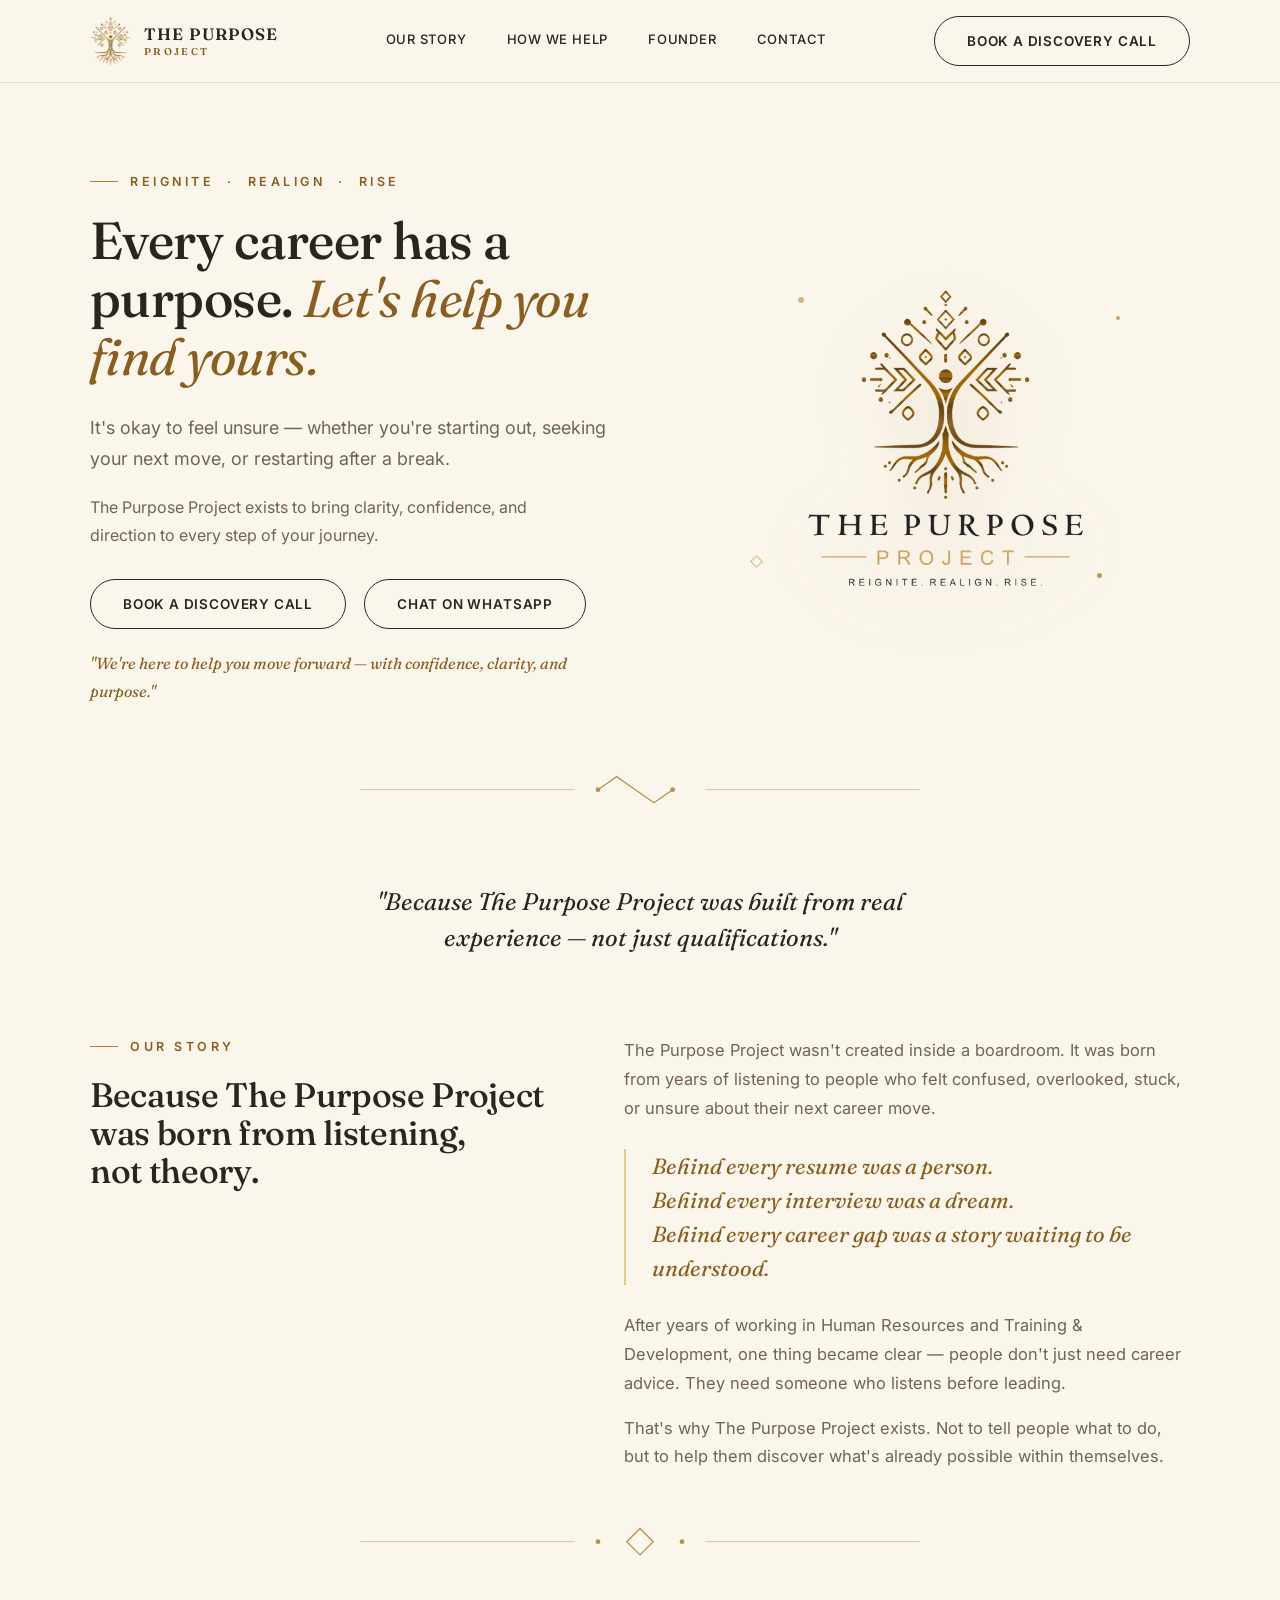
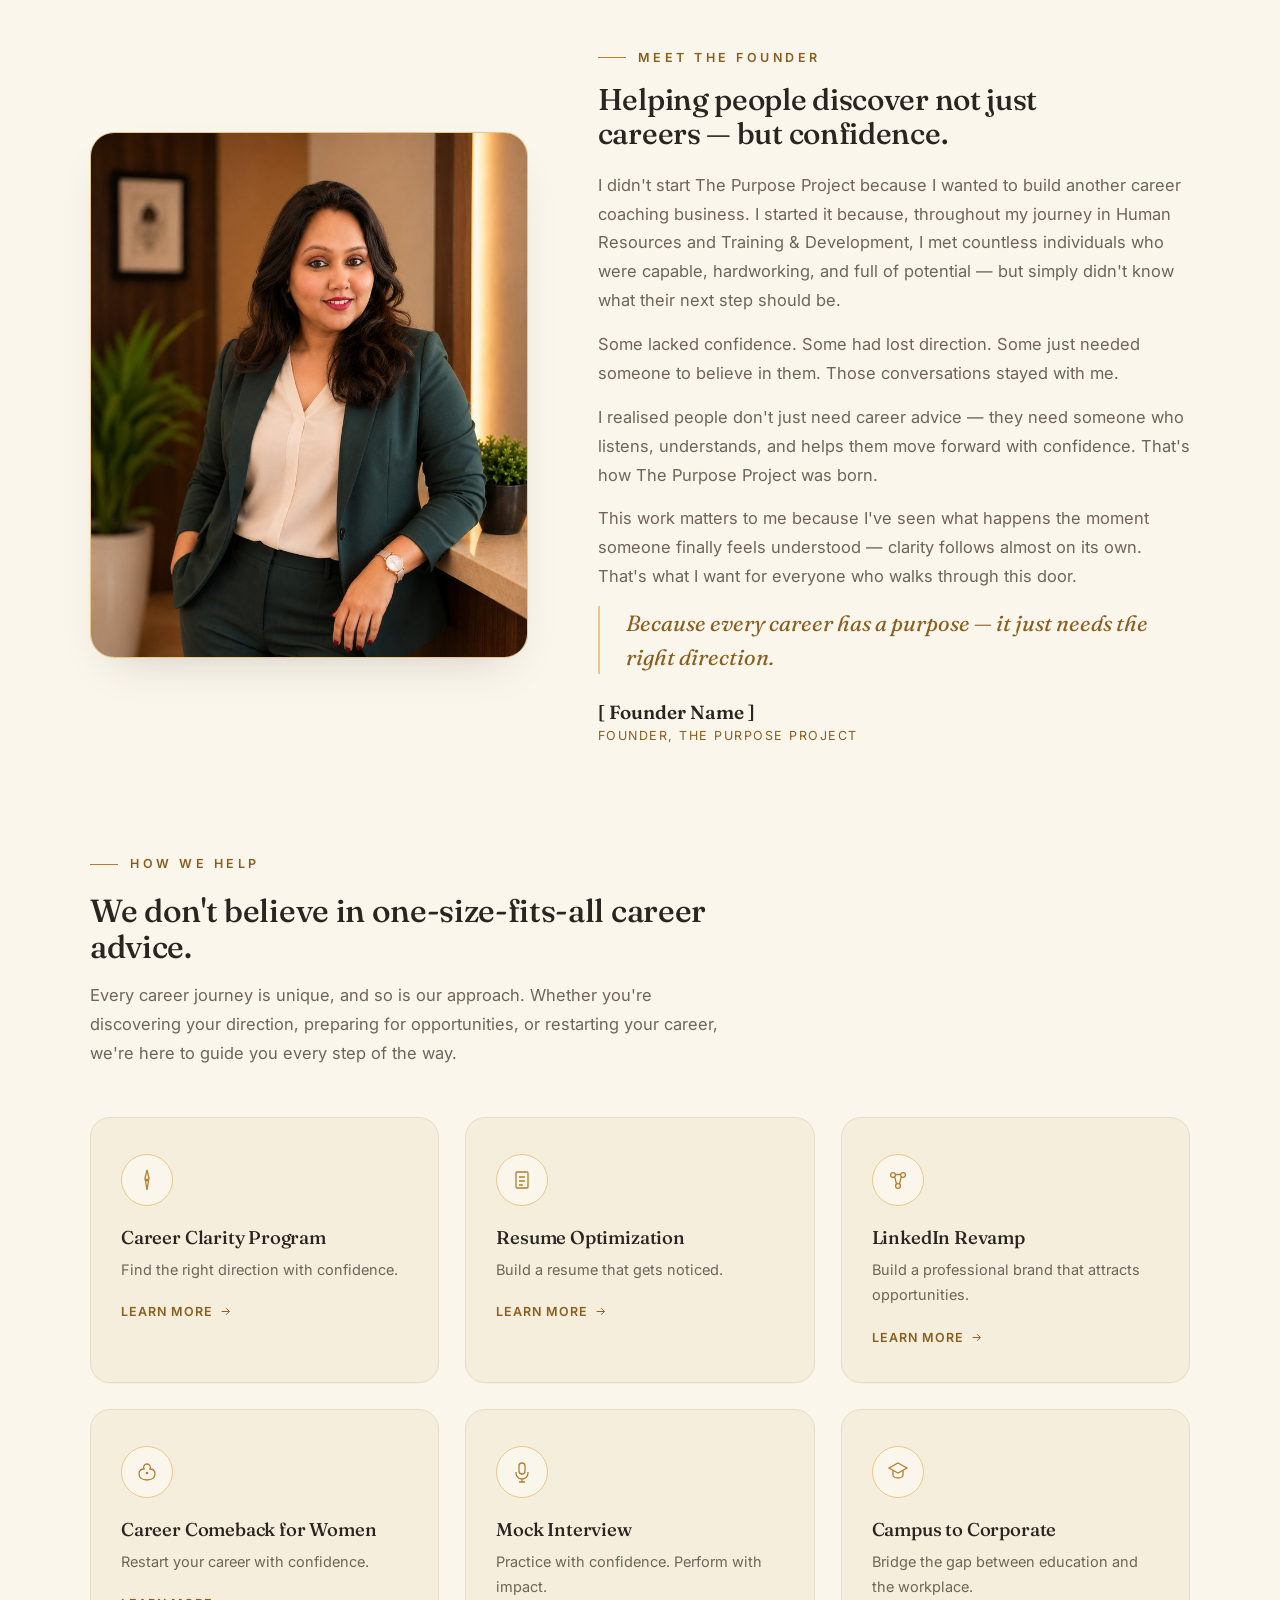
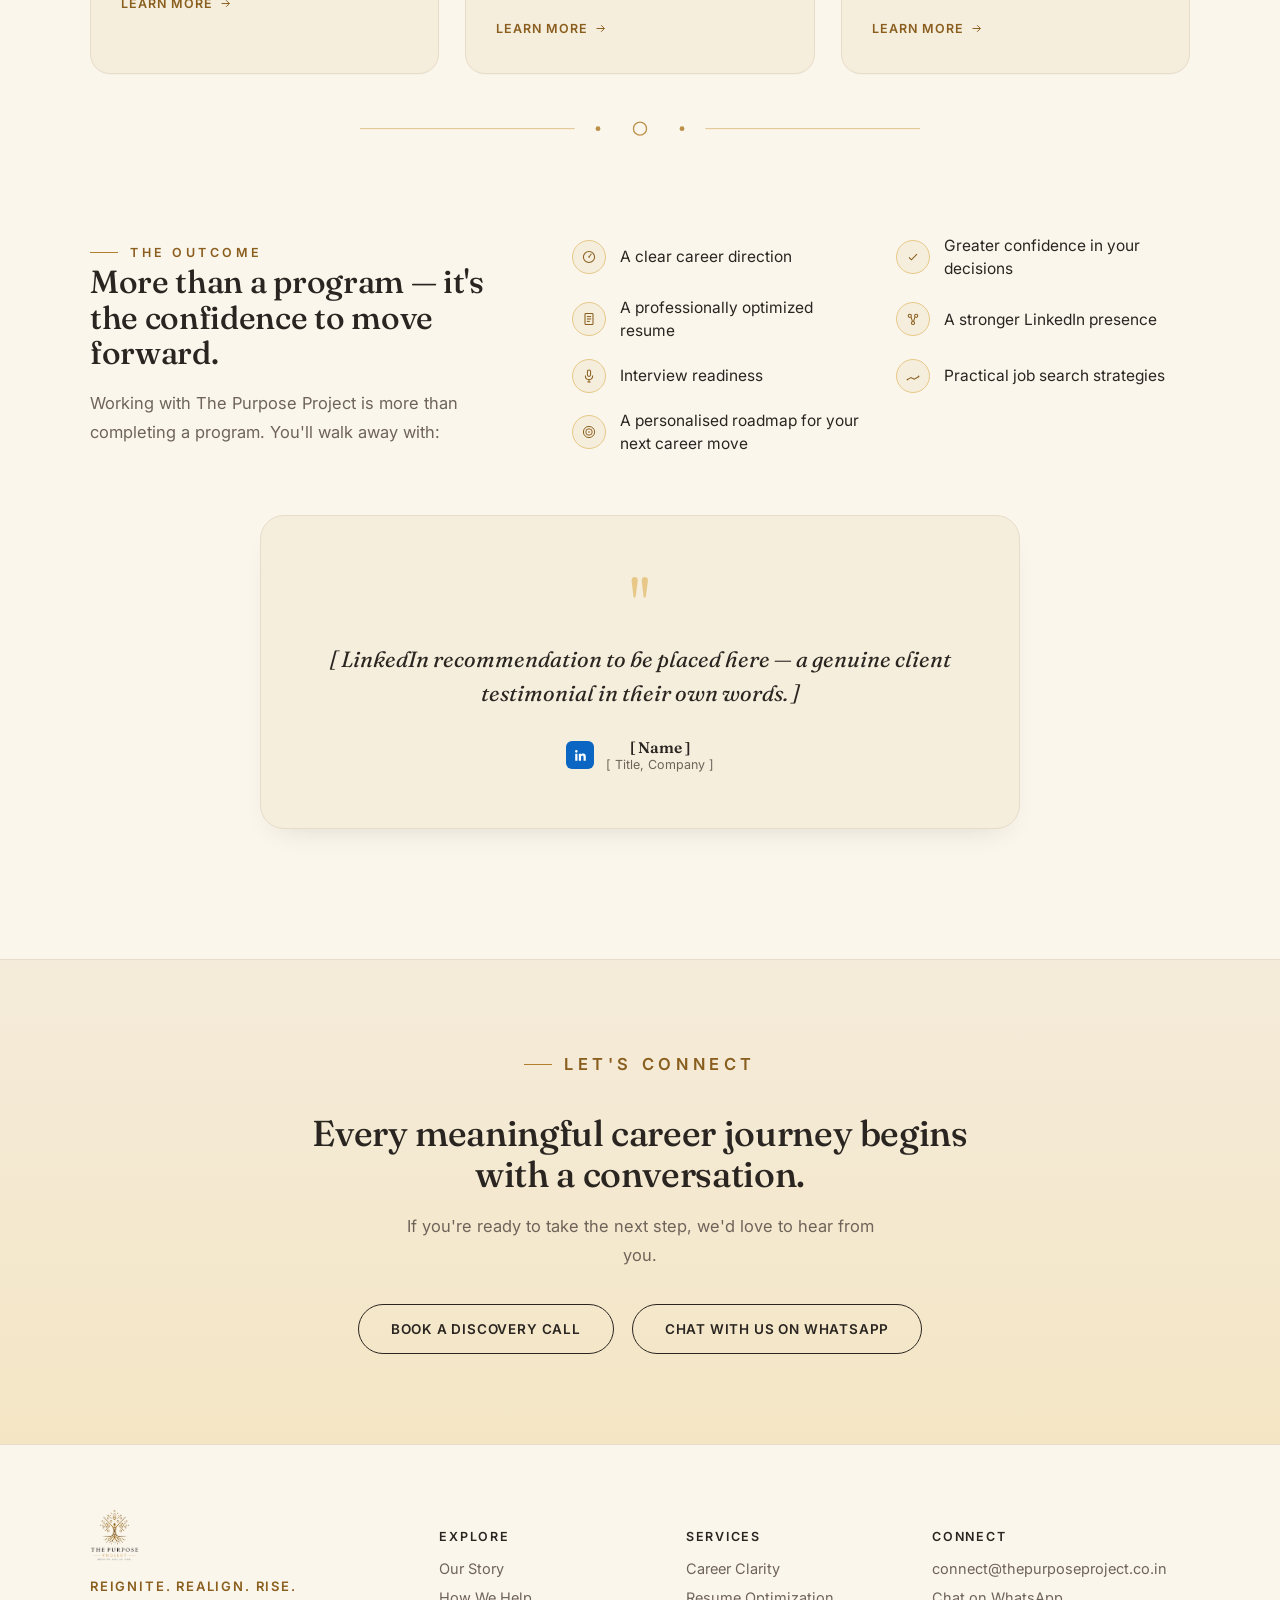
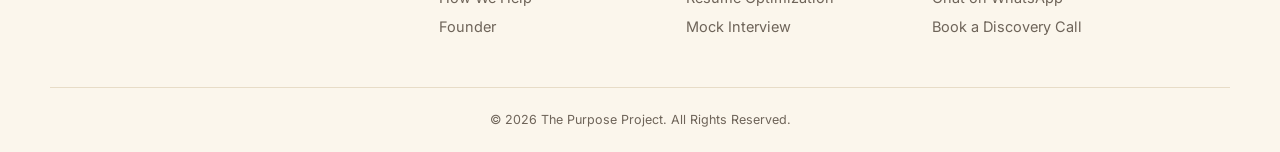
==== commit 91bf936e: "added cahnges" ====
--- a/index.html
+++ b/index.html
@@ -1,838 +1,283 @@
 <!DOCTYPE html>
 <html lang="en">
 <head>
-<meta charset="UTF-8">
-<meta name="viewport" content="width=device-width, initial-scale=1.0">
-<title>The Purpose Project — Reignite. Realign. Rise.</title>
-<meta name="description" content="The Purpose Project is a career clarity and coaching practice built on empathy first, trust before transaction, and growth through clarity.">
-
-<!-- Favicon -->
-<link rel="icon" type="image/png" sizes="32x32" href="images/favicon-32.png">
-<link rel="icon" type="image/png" sizes="192x192" href="images/favicon-192.png">
-<link rel="apple-touch-icon" href="images/favicon-192.png">
-
-<!-- Bootstrap -->
-<link rel="stylesheet" href="css/bootstrap.min.css">
-<!-- Site styles -->
+<meta charset="UTF-8" />
+<meta name="viewport" content="width=device-width, initial-scale=1.0" />
+<title>The Purpose Project — Homepage Concept</title>
+<link rel="icon" type="image/x-icon" href="./images/favicon.ico">
+<link rel="preconnect" href="https://fonts.googleapis.com">
+<link rel="preconnect" href="https://fonts.gstatic.com" crossorigin>
+<link href="https://fonts.googleapis.com/css2?family=Fraunces:ital,opsz,wght@0,9..144,300;0,9..144,400;0,9..144,500;0,9..144,600;1,9..144,400;1,9..144,500&family=Inter:wght@400;500;600;700&display=swap" rel="stylesheet">
 <link rel="stylesheet" href="css/style.css">
 </head>
 <body>
 
-<!-- ============ NAVBAR ============ -->
-<nav class="tpp-nav" id="tppNav">
-  <div class="container-tpp">
-    <a href="#home" class="brand">
-      <img src="images/logo-mark.png" alt="The Purpose Project mark">
-      <span class="brand-word">
-        <span class="t1">The Purpose Project</span>
-        <span class="t2">REIGNITE &nbsp;·&nbsp; REALIGN &nbsp;·&nbsp; RISE</span>
-      </span>
+<header>
+  <nav class="wrap">
+    <a href="./index.html" class="brand">
+        <img src="images/logo-icon.png" alt="The Purpose Project mark" />
+        <div class="brand-text"><b>THE PURPOSE</b><span>PROJECT</span></div>
     </a>
-
-    <ul class="nav-links">
-      <li><a href="#home">Home</a></li>
-      <li><a href="#our-story">Our Story</a></li>
-      <li><a href="#how-we-help">How We Help</a></li>
-      <li><a href="#resources">Resources</a></li>
-      <li><a href="#founder">Meet the Founder</a></li>
-    </ul>
-
+    <div class="navlinks">
+      <a href="#story">Our Story</a>
+      <a href="#help">How We Help</a>
+      <a href="#founder">Founder</a>
+      <a href="#connect">Contact</a>
+    </div>
     <div class="nav-cta">
-      <a href="#connect" class="btn-tpp btn-gold d-none d-lg-inline-flex">
-        Let's Connect
-        <svg viewBox="0 0 24 24" fill="none" stroke="currentColor" stroke-width="1.8"><path d="M5 12h14M13 6l6 6-6 6"/></svg>
-      </a>
-      <button class="nav-toggle" type="button" data-bs-toggle="offcanvas" data-bs-target="#tppOffcanvas" aria-controls="tppOffcanvas" aria-label="Open menu">
-        <svg width="18" height="18" viewBox="0 0 24 24" fill="none" stroke="currentColor" stroke-width="1.8" stroke-linecap="round"><path d="M4 6h16M4 12h16M4 18h16"/></svg>
-      </button>
-    </div>
-  </div>
-</nav>
-
-<!-- Mobile offcanvas menu -->
-<div class="offcanvas offcanvas-end tpp-offcanvas" tabindex="-1" id="tppOffcanvas">
-  <div class="offcanvas-header">
-    <img src="images/logo-mark.png" alt="" style="height:32px;">
-    <button type="button" class="btn-close" data-bs-dismiss="offcanvas" aria-label="Close"></button>
-  </div>
-  <div class="offcanvas-body">
-    <ul class="nav-links">
-      <li><a href="#home" data-bs-dismiss="offcanvas">Home</a></li>
-      <li><a href="#our-story" data-bs-dismiss="offcanvas">Our Story</a></li>
-      <li><a href="#how-we-help" data-bs-dismiss="offcanvas">How We Help</a></li>
-      <li><a href="#resources" data-bs-dismiss="offcanvas">Resources</a></li>
-      <li><a href="#founder" data-bs-dismiss="offcanvas">Meet the Founder</a></li>
-      <li><a href="#connect" class="btn-tpp btn-gold" data-bs-dismiss="offcanvas">Let's Connect</a></li>
-    </ul>
-  </div>
+      <a class="btn btn-secondary" href="./book-a-career-conversation.html">Book a Discovery Call</a>
+    </div>
+  </nav>
+</header>
+
+<section class="hero">
+  <div class="wrap">
+    <div class="hero-copy reveal">
+      <p class="eyebrow">Reignite &nbsp;·&nbsp; Realign &nbsp;·&nbsp; Rise</p>
+      <h1>Every career has a purpose. <em>Let's help you find yours.</em></h1>
+      <p class="lead">It's okay to feel unsure — whether you're starting out, seeking your next move, or restarting after a break.</p>
+      <p class="support">The Purpose Project exists to bring clarity, confidence, and direction to every step of your journey.</p>
+      <div class="hero-cta">
+        <a class="btn btn-secondary" href="./book-a-career-conversation.html">Book a Discovery Call</a>
+        <a class="btn btn-secondary" href="#connect">Chat on WhatsApp</a>
+      </div>
+      <p class="hero-note">"We're here to help you move forward — with confidence, clarity, and purpose."</p>
+    </div>
+    <div class="hero-visual">
+      <div class="brand-emblem reveal">
+        <span class="emblem-dot" style="width:6px;height:6px; top:4%; left:18%;"></span>
+        <span class="emblem-dot" style="width:4px;height:4px; top:10%; right:12%; opacity:0.7;"></span>
+        <span class="emblem-diamond" style="width:9px;height:9px; bottom:8%; left:8%;"></span>
+        <span class="emblem-dot" style="width:5px;height:5px; bottom:4%; right:16%; opacity:0.8;"></span>
+        <img src="images/logo-full.png" alt="The Purpose Project" />
+      </div>
+    </div>
+  </div>
+</section>
+
+<div class="divider">
+  <svg viewBox="0 0 600 40" xmlns="http://www.w3.org/2000/svg">
+    <line x1="0" y1="20" x2="230" y2="20" stroke="#D9B570" stroke-width="1"/>
+    <line x1="370" y1="20" x2="600" y2="20" stroke="#D9B570" stroke-width="1"/>
+    <path d="M255 20 L275 6 L295 20 L315 34 L335 20" stroke="#B1802E" stroke-width="1.4" fill="none"/>
+    <circle cx="255" cy="20" r="2.6" fill="#B1802E"/>
+    <circle cx="335" cy="20" r="2.6" fill="#B1802E"/>
+  </svg>
 </div>
 
-<!-- ============ HERO ============ -->
-<header class="hero" id="home">
-  <div class="container-tpp">
-    <div class="hero-inner">
-      <span class="eyebrow">Reignite &nbsp;·&nbsp; Realign &nbsp;·&nbsp; Rise</span>
-      <h1>Feel understood,<br><em>before</em> you're advised.</h1>
-      <p class="hero-sub">The Purpose Project is a space for people rebuilding their career story — with empathy first, honest clarity, and a plan you can actually trust. No jargon. No pressure. Just direction.</p>
-      <div class="hero-actions">
-        <a href="#connect" class="btn-tpp btn-gold">
-          Book a Discovery Call
-          <svg viewBox="0 0 24 24" fill="none" stroke="currentColor" stroke-width="1.8"><path d="M5 12h14M13 6l6 6-6 6"/></svg>
-        </a>
-        <a href="#how-we-help" class="btn-tpp btn-outline">Find Your Direction</a>
-      </div>
-    </div>
-  </div>
-
-  <!-- Signature motif: line-art tree, echoing the brand mark -->
-  <!-- <div class="hero-mark" aria-hidden="true">
-    <svg viewBox="0 0 600 420" xmlns="http://www.w3.org/2000/svg">
-      <defs>
-        <linearGradient id="heroGoldGrad" x1="0%" y1="0%" x2="100%" y2="100%">
-          <stop offset="0%" stop-color="#C9A66B"/>
-          <stop offset="50%" stop-color="#A9762F"/>
-          <stop offset="100%" stop-color="#6E4A1A"/>
-        </linearGradient>
-      </defs>
-
-      <g class="tpp-draw">
-        <path d="M300 190 C300 240 300 260 300 300"/>
-        <path d="M300 300 C270 320 230 330 170 328"/>
-        <path d="M300 300 C330 320 370 330 430 328"/>
-        <path d="M300 300 C285 330 260 350 215 372"/>
-        <path d="M300 300 C315 330 340 350 385 372"/>
-        <path d="M300 300 C300 335 300 355 300 385"/>
-        <path d="M300 300 C292 328 270 345 235 355"/>
-        <path d="M300 300 C308 328 330 345 365 355"/>
-      </g>
-
-      <g class="tpp-draw">
-        <path d="M300 190 C298 150 260 120 210 95"/>
-        <path d="M300 190 C302 150 340 120 390 95"/>
-        <path d="M300 190 C299 130 300 90 300 40"/>
-        <path d="M210 95 C185 85 160 82 130 88"/>
-        <path d="M390 95 C415 85 440 82 470 88"/>
-        <path d="M210 95 C195 70 190 50 195 25"/>
-        <path d="M390 95 C405 70 410 50 405 25"/>
-      </g>
-      <circle class="tpp-fill" cx="300" cy="205" r="13"/>
-    </svg>
-  </div> -->
-  <div class="hero-fade"></div>
-</header>
-
-<!-- ============ VALUES STRIP ============ -->
-<section class="values-strip">
-  <div class="container-tpp">
-    <div class="values-row">
-
-      <div class="value-item">
-        <span class="glyph">
-          <svg viewBox="0 0 24 24" fill="none" stroke="currentColor" stroke-width="1.4" stroke-linecap="round" stroke-linejoin="round">
-            <path d="M12 20s-7-4.4-9.3-9C1.2 7.7 3 4.5 6.3 4.2c2-.2 3.6 1 4.7 2.6C12.1 5.2 13.7 4 15.7 4.2c3.3.3 5.1 3.5 3.6 6.8C17 15.6 12 20 12 20z"/>
-          </svg>
-        </span>
-        <h4>Empathy First</h4>
-      </div>
-
-      <div class="value-item">
-        <span class="glyph">
-          <svg viewBox="0 0 24 24" fill="none" stroke="currentColor" stroke-width="1.4" stroke-linecap="round" stroke-linejoin="round">
-            <path d="M12 3l7 3v5c0 4.6-3 8.4-7 10-4-1.6-7-5.4-7-10V6l7-3z"/>
-            <path d="M9 12l2 2 4-4"/>
-          </svg>
-        </span>
-        <h4>Trust Before Transaction</h4>
-      </div>
-
-      <div class="value-item">
-        <span class="glyph">
-          <svg viewBox="0 0 24 24" fill="none" stroke="currentColor" stroke-width="1.4" stroke-linecap="round" stroke-linejoin="round">
-            <circle cx="12" cy="12" r="9"/>
-            <path d="M15 9l-4.2 2.8L9 16l4.2-2.8L15 9z"/>
-          </svg>
-        </span>
-        <h4>Purpose Driven</h4>
-      </div>
-
-      <div class="value-item">
-        <span class="glyph">
-          <svg viewBox="0 0 24 24" fill="none" stroke="currentColor" stroke-width="1.4" stroke-linecap="round" stroke-linejoin="round">
-            <path d="M4 20V13"/>
-            <path d="M10 20V9"/>
-            <path d="M16 20V5"/>
-            <path d="M4 13l6-4 6-4"/>
-          </svg>
-        </span>
-        <h4>Growth Through Clarity</h4>
-      </div>
-
-      <div class="value-item">
-        <span class="glyph">
-          <svg viewBox="0 0 24 24" fill="none" stroke="currentColor" stroke-width="1.4" stroke-linecap="round" stroke-linejoin="round">
-            <circle cx="8.5" cy="9" r="3.2"/>
-            <path d="M3.5 19c0-3 2.2-5.2 5-5.2s5 2.2 5 5.2"/>
-            <path d="M15.5 5.3c1.3.4 2.2 1.6 2.2 3s-.9 2.6-2.2 3"/>
-            <path d="M14.8 13.8c2.4.4 4.2 2.4 4.2 4.9"/>
-          </svg>
-        </span>
-        <h4>Professional yet Human</h4>
-      </div>
-
-    </div>
-  </div>
-</section>
-
-<!-- ============ OUR STORY / ABOUT ============ -->
-<section class="about-section" id="our-story">
-  <div class="container-tpp">
-    <div class="about-grid">
-
-      <div class="about-visual reveal">
-        <div class="ring"></div>
-        <img src="images/logo-mark.png" alt="The Purpose Project — tree mark, symbolising rooted growth">
-      </div>
-
-      <div class="about-copy reveal">
-        <span class="eyebrow">Our Story</span>
-        <h2 style="margin-top:14px;">Careers built on clarity, not chaos.</h2>
-        <span class="lede">"We believe direction is a decision away — but no one should have to find it alone."</span>
-
-        <p>The Purpose Project began with a simple observation: most career advice starts with a template, not a conversation. We wanted to build something different — a practice where you're understood as a person first, and guided as a professional second.</p>
-        <p>Every programme we design sits on the same foundation: listen deeply, remove the noise, and help you see the direction that was already yours to take.</p>
-
-        <div class="pillars">
-          <div class="pillar">
-            <svg viewBox="0 0 24 24" fill="none" stroke="currentColor" stroke-width="1.6" stroke-linecap="round" stroke-linejoin="round"><path d="M12 3l2.4 5.5 6 .6-4.5 4 1.3 5.9L12 16l-5.2 3 1.3-5.9-4.5-4 6-.6L12 3z"/></svg>
-            <span><strong>Our Vision</strong><br>A world where career decisions come from clarity, not fear.</span>
-          </div>
-          <div class="pillar">
-            <svg viewBox="0 0 24 24" fill="none" stroke="currentColor" stroke-width="1.6" stroke-linecap="round" stroke-linejoin="round"><circle cx="12" cy="12" r="9"/><path d="M12 7v5l3.5 2"/></svg>
-            <span><strong>Our Mission</strong><br>To guide every individual toward work that fits who they are.</span>
-          </div>
-          <div class="pillar">
-            <svg viewBox="0 0 24 24" fill="none" stroke="currentColor" stroke-width="1.6" stroke-linecap="round" stroke-linejoin="round"><path d="M12 21s-7-4.4-9.3-9C1.2 8.7 3 5.5 6.3 5.2c2-.2 3.6 1 4.7 2.6 1.1-1.6 2.7-2.8 4.7-2.6 3.3.3 5.1 3.5 3.6 6.8C18 16.6 12 21 12 21z"/></svg>
-            <span><strong>Who We Serve</strong><br>Students, professionals and women navigating a career reset.</span>
-          </div>
-          <div class="pillar">
-            <svg viewBox="0 0 24 24" fill="none" stroke="currentColor" stroke-width="1.6" stroke-linecap="round" stroke-linejoin="round"><path d="M4 20V13M10 20V9M16 20V5"/></svg>
-            <span><strong>How We Work</strong><br>1:1 coaching, honest feedback, and a plan built around you.</span>
-          </div>
+<section class="bridge">
+  <div class="wrap">
+    <p>"Because The Purpose Project was built from real experience — not just qualifications."</p>
+  </div>
+</section>
+
+<section class="story" id="story">
+  <div class="wrap">
+    <div class="reveal">
+      <p class="eyebrow">Our Story</p>
+      <h2>Because The Purpose Project<br>was born from listening,<br>not theory.</h2>
+    </div>
+    <div class="story-copy reveal">
+      <p>The Purpose Project wasn't created inside a boardroom. It was born from years of listening to people who felt confused, overlooked, stuck, or unsure about their next career move.</p>
+      <div class="pull-quote">Behind every resume was a person.<br>Behind every interview was a dream.<br>Behind every career gap was a story waiting to be understood.</div>
+      <p>After years of working in Human Resources and Training &amp; Development, one thing became clear — people don't just need career advice. They need someone who listens before leading.</p>
+      <p>That's why The Purpose Project exists. Not to tell people what to do, but to help them discover what's already possible within themselves.</p>
+    </div>
+  </div>
+</section>
+
+<!-- <section class="vm">
+  <div class="wrap">
+    <div class="grid">
+      <div class="vm-card reveal">
+        <svg class="mark" viewBox="0 0 34 34" fill="none" stroke="#B1802E" stroke-width="1.2"><path d="M17 4L27 17L17 30L7 17Z"/><circle cx="17" cy="17" r="2.4" fill="#B1802E" stroke="none"/></svg>
+        <p class="eyebrow" style="margin-bottom:10px;">Our Vision</p>
+        <h3>We envision a world where every individual makes career decisions with confidence, clarity, and purpose.</h3>
+        <p>We believe careers should never be built on confusion, fear, or pressure. Every individual deserves the confidence to choose a path that aligns with their strengths, aspirations, and potential.</p>
+      </div>
+      <div class="vm-card reveal">
+        <svg class="mark" viewBox="0 0 34 34" fill="none" stroke="#B1802E" stroke-width="1.2"><circle cx="17" cy="17" r="13"/><circle cx="17" cy="17" r="3" fill="#B1802E" stroke="none"/></svg>
+        <p class="eyebrow" style="margin-bottom:10px;">Our Mission</p>
+        <h3>To empower individuals with the guidance, tools, and confidence to build careers they are proud of.</h3>
+        <p>We combine practical career strategies with personalised guidance to help people make informed decisions, build confidence, and take meaningful action towards their goals.</p>
+      </div>
+    </div>
+  </div>
+</section> -->
+
+<div class="divider">
+  <svg viewBox="0 0 600 40" xmlns="http://www.w3.org/2000/svg">
+    <line x1="0" y1="20" x2="230" y2="20" stroke="#D9B570" stroke-width="1"/>
+    <line x1="370" y1="20" x2="600" y2="20" stroke="#D9B570" stroke-width="1"/>
+    <rect x="290" y="10" width="20" height="20" transform="rotate(45 300 20)" fill="none" stroke="#B1802E" stroke-width="1.4"/>
+    <circle cx="255" cy="20" r="2.6" fill="#B1802E"/>
+    <circle cx="345" cy="20" r="2.6" fill="#B1802E"/>
+  </svg>
+</div>
+
+<section class="founder" id="founder">
+  <div class="wrap">
+    <div class="founder-photo reveal">
+      <img src="images/founder-photo.jpg" alt="Founder of The Purpose Project" />
+    </div>
+    <div class="founder-copy reveal">
+      <p class="eyebrow">Meet the Founder</p>
+      <h2>Helping people discover not just careers — but confidence.</h2>
+      <p>I didn't start The Purpose Project because I wanted to build another career coaching business. I started it because, throughout my journey in Human Resources and Training &amp; Development, I met countless individuals who were capable, hardworking, and full of potential — but simply didn't know what their next step should be.</p>
+      <p>Some lacked confidence. Some had lost direction. Some just needed someone to believe in them. Those conversations stayed with me.</p>
+      <p>I realised people don't just need career advice — they need someone who listens, understands, and helps them move forward with confidence. That's how The Purpose Project was born.</p>
+      <p>This work matters to me because I've seen what happens the moment someone finally feels understood — clarity follows almost on its own. That's what I want for everyone who walks through this door.</p>
+      <div class="pull-quote" style="margin-top:8px;">Because every career has a purpose — it just needs the right direction.</div>
+      <div class="founder-name">
+        <div class="fn">[ Founder Name ]</div>
+        <div class="ft">Founder, The Purpose Project</div>
+      </div>
+    </div>
+  </div>
+</section>
+
+<section class="help" id="help">
+  <div class="wrap">
+    <div class="help-head">
+      <p class="eyebrow">How We Help</p>
+      <h2>We don't believe in one-size-fits-all career advice.</h2>
+      <p>Every career journey is unique, and so is our approach. Whether you're discovering your direction, preparing for opportunities, or restarting your career, we're here to guide you every step of the way.</p>
+    </div>
+    <div class="services-grid">
+
+      <div class="service-card reveal">
+        <div class="icon"><svg viewBox="0 0 24 24" fill="none" stroke="currentColor" stroke-width="1.3"><path d="M12 2L14 10L12 22L10 10Z"/><circle cx="12" cy="12" r="1.4" fill="currentColor" stroke="none"/></svg></div>
+        <h4>Career Clarity Program</h4>
+        <p>Find the right direction with confidence.</p>
+        <a class="learn" href="#">Learn More <svg viewBox="0 0 20 20" fill="none" stroke="#8A5E1E" stroke-width="1.5"><path d="M4 10h12M11 5l5 5-5 5"/></svg></a>
+      </div>
+
+      <div class="service-card reveal">
+        <div class="icon"><svg viewBox="0 0 24 24" fill="none" stroke="currentColor" stroke-width="1.3"><rect x="6" y="4" width="12" height="16" rx="1"/><line x1="9" y1="9" x2="15" y2="9"/><line x1="9" y1="13" x2="15" y2="13"/><line x1="9" y1="17" x2="13" y2="17"/></svg></div>
+        <h4>Resume Optimization</h4>
+        <p>Build a resume that gets noticed.</p>
+        <a class="learn" href="#">Learn More <svg viewBox="0 0 20 20" fill="none" stroke="#8A5E1E" stroke-width="1.5"><path d="M4 10h12M11 5l5 5-5 5"/></svg></a>
+      </div>
+
+      <div class="service-card reveal">
+        <div class="icon"><svg viewBox="0 0 24 24" fill="none" stroke="currentColor" stroke-width="1.3"><circle cx="7" cy="7" r="2.4"/><circle cx="17" cy="7" r="2.4"/><circle cx="12" cy="18" r="2.4"/><path d="M8.7 8.7L10.5 16M15.3 8.7L13.5 16M9.4 6.5H14.6"/></svg></div>
+        <h4>LinkedIn Revamp</h4>
+        <p>Build a professional brand that attracts opportunities.</p>
+        <a class="learn" href="#">Learn More <svg viewBox="0 0 20 20" fill="none" stroke="#8A5E1E" stroke-width="1.5"><path d="M4 10h12M11 5l5 5-5 5"/></svg></a>
+      </div>
+
+      <div class="service-card reveal">
+        <div class="icon"><svg viewBox="0 0 24 24" fill="none" stroke="currentColor" stroke-width="1.3"><path d="M12 4C9 4 8 7 9 9C6 9 4 11 4 14C4 17.5 7 20 12 20C17 20 20 17.5 20 14C20 11 18 9 15 9C16 7 15 4 12 4Z"/><circle cx="12" cy="13" r="1.3" fill="currentColor" stroke="none"/></svg></div>
+        <h4>Career Comeback for Women</h4>
+        <p>Restart your career with confidence.</p>
+        <a class="learn" href="#">Learn More <svg viewBox="0 0 20 20" fill="none" stroke="#8A5E1E" stroke-width="1.5"><path d="M4 10h12M11 5l5 5-5 5"/></svg></a>
+      </div>
+
+      <div class="service-card reveal">
+        <div class="icon"><svg viewBox="0 0 24 24" fill="none" stroke="currentColor" stroke-width="1.3"><rect x="9" y="3" width="6" height="11" rx="3"/><path d="M6 12v1a6 6 0 0012 0v-1M12 19v3M9 22h6"/></svg></div>
+        <h4>Mock Interview</h4>
+        <p>Practice with confidence. Perform with impact.</p>
+        <a class="learn" href="#">Learn More <svg viewBox="0 0 20 20" fill="none" stroke="#8A5E1E" stroke-width="1.5"><path d="M4 10h12M11 5l5 5-5 5"/></svg></a>
+      </div>
+
+      <div class="service-card reveal">
+        <div class="icon"><svg viewBox="0 0 24 24" fill="none" stroke="currentColor" stroke-width="1.3"><path d="M12 3L21 8L12 13L3 8Z"/><path d="M7 10.5V15C7 16.5 9 18 12 18C15 18 17 16.5 17 15V10.5"/></svg></div>
+        <h4>Campus to Corporate</h4>
+        <p>Bridge the gap between education and the workplace.</p>
+        <a class="learn" href="#">Learn More <svg viewBox="0 0 20 20" fill="none" stroke="#8A5E1E" stroke-width="1.5"><path d="M4 10h12M11 5l5 5-5 5"/></svg></a>
+      </div>
+
+    </div>
+  </div>
+</section>
+
+<div class="divider">
+  <svg viewBox="0 0 600 40" xmlns="http://www.w3.org/2000/svg">
+    <line x1="0" y1="20" x2="230" y2="20" stroke="#D9B570" stroke-width="1"/>
+    <line x1="370" y1="20" x2="600" y2="20" stroke="#D9B570" stroke-width="1"/>
+    <circle cx="300" cy="20" r="7" fill="none" stroke="#B1802E" stroke-width="1.4"/>
+    <circle cx="255" cy="20" r="2.6" fill="#B1802E"/>
+    <circle cx="345" cy="20" r="2.6" fill="#B1802E"/>
+  </svg>
+</div>
+
+<section class="outcomes">
+  <div class="wrap">
+    <div>
+      <p class="eyebrow">The Outcome</p>
+      <h2>More than a program — it's the confidence to move forward.</h2>
+      <p>Working with The Purpose Project is more than completing a program. You'll walk away with:</p>
+    </div>
+    <div class="check-grid">
+      <div class="check-item reveal"><span class="oicon"><svg viewBox="0 0 20 20" fill="none" stroke="currentColor" stroke-width="1.3"><circle cx="10" cy="10" r="7"/><path d="M10 10L13 6"/><circle cx="10" cy="10" r="1" fill="currentColor" stroke="none"/></svg></span><span class="label">A clear career direction</span></div>
+      <div class="check-item reveal"><span class="oicon"><svg viewBox="0 0 20 20" fill="none" stroke="currentColor" stroke-width="1.4"><path d="M5 10.5l3 3 7-7"/></svg></span><span class="label">Greater confidence in your decisions</span></div>
+      <div class="check-item reveal"><span class="oicon"><svg viewBox="0 0 20 20" fill="none" stroke="currentColor" stroke-width="1.3"><rect x="5" y="3" width="10" height="14" rx="1"/><line x1="7.3" y1="7" x2="12.7" y2="7"/><line x1="7.3" y1="10" x2="12.7" y2="10"/><line x1="7.3" y1="13" x2="11" y2="13"/></svg></span><span class="label">A professionally optimized resume</span></div>
+      <div class="check-item reveal"><span class="oicon"><svg viewBox="0 0 20 20" fill="none" stroke="currentColor" stroke-width="1.3"><circle cx="6" cy="6" r="2"/><circle cx="14" cy="6" r="2"/><circle cx="10" cy="15" r="2"/><path d="M7.6 7.6L9.3 13M12.4 7.6L10.7 13"/></svg></span><span class="label">A stronger LinkedIn presence</span></div>
+      <div class="check-item reveal"><span class="oicon"><svg viewBox="0 0 20 20" fill="none" stroke="currentColor" stroke-width="1.3"><rect x="8" y="2.5" width="4" height="8" rx="2"/><path d="M5.5 9.5v0.5a4.5 4.5 0 009 0V9.5M10 14.5v3M8 17.5h4"/></svg></span><span class="label">Interview readiness</span></div>
+      <div class="check-item reveal"><span class="oicon"><svg viewBox="0 0 20 20" fill="none" stroke="currentColor" stroke-width="1.3"><path d="M3 14.5l4.5-2.5 4 2 5.5-3"/><circle cx="3" cy="14.5" r="1" fill="currentColor" stroke="none"/><circle cx="17" cy="10.5" r="1" fill="currentColor" stroke="none"/></svg></span><span class="label">Practical job search strategies</span></div>
+      <div class="check-item reveal"><span class="oicon"><svg viewBox="0 0 20 20" fill="none" stroke="currentColor" stroke-width="1.2"><circle cx="10" cy="10" r="7"/><circle cx="10" cy="10" r="4"/><circle cx="10" cy="10" r="1" fill="currentColor" stroke="none"/></svg></span><span class="label">A personalised roadmap for your next career move</span></div>
+    </div>
+  </div>
+</section>
+
+<section class="testimonial">
+  <div class="wrap">
+    <div class="testimonial-card reveal">
+      <div class="quote-mark">"</div>
+      <p class="quote">[ LinkedIn recommendation to be placed here — a genuine client testimonial in their own words. ]</p>
+      <div class="testimonial-author">
+        <span class="li-badge"><svg viewBox="0 0 24 24" fill="#fff"><path d="M20.45 20.45h-3.56v-5.58c0-1.33-.03-3.04-1.85-3.04-1.86 0-2.14 1.45-2.14 2.94v5.68H9.34V9h3.42v1.56h.05c.48-.9 1.64-1.85 3.37-1.85 3.6 0 4.27 2.37 4.27 5.46v6.28zM5.34 7.43a2.07 2.07 0 11.02-4.14 2.07 2.07 0 01-.02 4.14zM7.12 20.45H3.56V9h3.56v11.45z"/></svg></span>
+        <div>
+          <div class="ta-name">[ Name ]</div>
+          <div class="ta-role">[ Title, Company ]</div>
         </div>
       </div>
-
-    </div>
-  </div>
-</section>
-
-<div class="root-divider" aria-hidden="true">
-  <svg viewBox="0 0 300 24" fill="none" stroke="currentColor" stroke-width="1"><path d="M0 12h90 M115 12l10-8 10 8-10 8-10-8 M145 12h20 M170 12l10-8 10 8-10 8-10-8 M210 12h90"/></svg>
-</div>
-
-<!-- ============ VISITOR JOURNEY ============ -->
-<section class="journey-section">
-  <div class="container-tpp">
-    <div class="section-head center">
-      <span class="eyebrow" style="justify-content:center;">The Visitor Journey</span>
-      <h2 style="margin-top:14px;">From curiosity to confident action.</h2>
-      <p>Every conversation with The Purpose Project follows the same arc — because clarity is a process, not a moment.</p>
-    </div>
-
-    <div class="journey-track">
-      <div class="j-step">
-        <div class="j-dot">1</div>
-        <h5>Curiosity</h5>
-        <p>You start looking for something more than a job title.</p>
-      </div>
-      <div class="j-step">
-        <div class="j-dot">2</div>
-        <h5>Trust</h5>
-        <p>You feel heard before you're handed a solution.</p>
-      </div>
-      <div class="j-step">
-        <div class="j-dot">3</div>
-        <h5>Clarity</h5>
-        <p>Your strengths and direction start coming into focus.</p>
-      </div>
-      <div class="j-step">
-        <div class="j-dot">4</div>
-        <h5>Confidence</h5>
-        <p>You have a plan — and belief that it's yours to run.</p>
-      </div>
-      <div class="j-step">
-        <div class="j-dot">5</div>
-        <h5>Action</h5>
-        <p>You move forward, with us a call away.</p>
-      </div>
-    </div>
-  </div>
-</section>
-
-<!-- ============ HOW WE HELP / SERVICES ============ -->
-<section class="services-section" id="how-we-help">
-  <div class="container-tpp">
-    <div class="section-head center">
-      <span class="eyebrow" style="justify-content:center;">How We Help</span>
-      <h2 style="margin-top:14px;">Programmes built around where you stand today.</h2>
-      <p>Tap any card to explore what's included — no new page, no long forms, just the details you need.</p>
-    </div>
-
-    <div class="service-grid">
-
-      <!-- 1 Career Clarity Program -->
-      <button class="service-card reveal" type="button" data-bs-toggle="modal" data-bs-target="#modal-clarity">
-        <span class="service-icon">
-          <svg viewBox="0 0 24 24" fill="none" stroke="currentColor" stroke-width="1.5" stroke-linecap="round" stroke-linejoin="round"><circle cx="12" cy="12" r="9"/><path d="M15.2 8.8l-2.6 5.6-5.6 2.6 2.6-5.6 5.6-2.6z"/></svg>
-        </span>
-        <h3>Career Clarity Program</h3>
-        <p>Find the right direction with confidence.</p>
-        <span class="service-more">Learn More
-          <svg viewBox="0 0 24 24" fill="none" stroke="currentColor" stroke-width="2"><path d="M5 12h14M13 6l6 6-6 6"/></svg>
-        </span>
-      </button>
-
-      <!-- 2 ATS Resume Building -->
-      <button class="service-card reveal" type="button" data-bs-toggle="modal" data-bs-target="#modal-resume">
-        <span class="service-icon">
-          <svg viewBox="0 0 24 24" fill="none" stroke="currentColor" stroke-width="1.5" stroke-linecap="round" stroke-linejoin="round"><path d="M7 3h7l4 4v14H7z"/><path d="M14 3v4h4"/><path d="M9.5 13l1.7 1.7L14.5 11"/></svg>
-        </span>
-        <h3>ATS Resume Building</h3>
-        <p>Build a resume that actually gets noticed.</p>
-        <span class="service-more">Learn More
-          <svg viewBox="0 0 24 24" fill="none" stroke="currentColor" stroke-width="2"><path d="M5 12h14M13 6l6 6-6 6"/></svg>
-        </span>
-      </button>
-
-      <!-- 3 LinkedIn Optimization -->
-      <button class="service-card reveal" type="button" data-bs-toggle="modal" data-bs-target="#modal-linkedin">
-        <span class="service-icon">
-          <svg viewBox="0 0 24 24" fill="none" stroke="currentColor" stroke-width="1.5" stroke-linecap="round" stroke-linejoin="round"><circle cx="6" cy="7" r="2.2"/><circle cx="18" cy="6" r="2.2"/><circle cx="12" cy="18" r="2.2"/><path d="M7.7 8.7L10.5 16M16.3 7.7L13.2 16.3"/></svg>
-        </span>
-        <h3>LinkedIn Optimization</h3>
-        <p>Turn your profile into your best pitch.</p>
-        <span class="service-more">Learn More
-          <svg viewBox="0 0 24 24" fill="none" stroke="currentColor" stroke-width="2"><path d="M5 12h14M13 6l6 6-6 6"/></svg>
-        </span>
-      </button>
-
-      <!-- 4 Mock Interview -->
-      <button class="service-card reveal" type="button" data-bs-toggle="modal" data-bs-target="#modal-interview">
-        <span class="service-icon">
-          <svg viewBox="0 0 24 24" fill="none" stroke="currentColor" stroke-width="1.5" stroke-linecap="round" stroke-linejoin="round"><path d="M3 5h11v8H8l-3 3v-3H3z"/><path d="M21 9h-3M21 12h-3M21 15h-6"/></svg>
-        </span>
-        <h3>Mock Interview</h3>
-        <p>Walk in prepared, walk out confident.</p>
-        <span class="service-more">Learn More
-          <svg viewBox="0 0 24 24" fill="none" stroke="currentColor" stroke-width="2"><path d="M5 12h14M13 6l6 6-6 6"/></svg>
-        </span>
-      </button>
-
-      <!-- 5 Career Readiness Program -->
-      <button class="service-card reveal" type="button" data-bs-toggle="modal" data-bs-target="#modal-readiness">
-        <span class="service-icon">
-          <svg viewBox="0 0 24 24" fill="none" stroke="currentColor" stroke-width="1.5" stroke-linecap="round" stroke-linejoin="round"><path d="M12 3l7 3v5c0 4.6-3 8.4-7 10-4-1.6-7-5.4-7-10V6l7-3z"/><path d="M9 12l2 2 4-4"/></svg>
-        </span>
-        <h3>Career Readiness Program</h3>
-        <p>Build the skills companies actually hire for.</p>
-        <span class="service-more">Learn More
-          <svg viewBox="0 0 24 24" fill="none" stroke="currentColor" stroke-width="2"><path d="M5 12h14M13 6l6 6-6 6"/></svg>
-        </span>
-      </button>
-
-      <!-- 6 Campus to Corporate -->
-      <button class="service-card reveal" type="button" data-bs-toggle="modal" data-bs-target="#modal-campus">
-        <span class="service-icon">
-          <svg viewBox="0 0 24 24" fill="none" stroke="currentColor" stroke-width="1.5" stroke-linecap="round" stroke-linejoin="round"><path d="M2 8l10-4 10 4-10 4-10-4z"/><path d="M6 10.5V15c2 1.3 10 1.3 12 0v-4.5"/><path d="M14 15v5h5v-8"/></svg>
-        </span>
-        <h3>Campus to Corporate</h3>
-        <p>Cross the bridge from classroom to career.</p>
-        <span class="service-more">Learn More
-          <svg viewBox="0 0 24 24" fill="none" stroke="currentColor" stroke-width="2"><path d="M5 12h14M13 6l6 6-6 6"/></svg>
-        </span>
-      </button>
-
-      <!-- 7 Career Comeback for Women -->
-      <button class="service-card reveal" type="button" data-bs-toggle="modal" data-bs-target="#modal-comeback">
-        <span class="service-icon">
-          <svg viewBox="0 0 24 24" fill="none" stroke="currentColor" stroke-width="1.5" stroke-linecap="round" stroke-linejoin="round"><circle cx="12" cy="7" r="2.3"/><path d="M12 9.3v5M12 14.3l-3 5M12 14.3l3 5"/><path d="M4 12a8 8 0 0 1 8-8M20 12a8 8 0 0 1-3 6.2"/><path d="M4 12l2-2M4 12l2 2"/></svg>
-        </span>
-        <h3>Career Comeback for Women</h3>
-        <p>Reignite your career, on your own terms.</p>
-        <span class="service-more">Learn More
-          <svg viewBox="0 0 24 24" fill="none" stroke="currentColor" stroke-width="2"><path d="M5 12h14M13 6l6 6-6 6"/></svg>
-        </span>
-      </button>
-
-    </div>
-  </div>
-</section>
-
-<!-- ============ SERVICE MODALS ============ -->
-
-<div class="modal fade tpp-modal" id="modal-clarity" tabindex="-1" aria-hidden="true">
-  <div class="modal-dialog modal-dialog-centered">
-    <div class="modal-content">
-      <div class="modal-header">
-        <div>
-          <span class="service-icon"><svg viewBox="0 0 24 24" fill="none" stroke="currentColor" stroke-width="1.5" stroke-linecap="round" stroke-linejoin="round"><circle cx="12" cy="12" r="9"/><path d="M15.2 8.8l-2.6 5.6-5.6 2.6 2.6-5.6 5.6-2.6z"/></svg></span>
-          <h3 class="modal-title">Career Clarity Program</h3>
-          <div class="modal-subtitle">Find the right direction with confidence.</div>
-        </div>
-        <button type="button" class="btn-close" data-bs-dismiss="modal" aria-label="Close"></button>
-      </div>
-      <div class="modal-body">
-        <div class="modal-block">
-          <span class="m-label">What it is</span>
-          <p>A series of personalised 1:1 sessions to help you rediscover your strengths, values and the direction that genuinely fits you — without the guesswork.</p>
-        </div>
-        <div class="modal-block">
-          <span class="m-label">Who it's for</span>
-          <p>Professionals who feel stuck, directionless, or overwhelmed by too many possible paths.</p>
-        </div>
-        <div class="modal-block">
-          <span class="m-label">What you'll get</span>
-          <ul>
-            <li><svg viewBox="0 0 24 24" fill="none" stroke="currentColor" stroke-width="2"><path d="M20 6L9 17l-5-5"/></svg>A personal career clarity roadmap</li>
-            <li><svg viewBox="0 0 24 24" fill="none" stroke="currentColor" stroke-width="2"><path d="M20 6L9 17l-5-5"/></svg>Strength & values self-awareness tools</li>
-            <li><svg viewBox="0 0 24 24" fill="none" stroke="currentColor" stroke-width="2"><path d="M20 6L9 17l-5-5"/></svg>A written, actionable next-steps plan</li>
-          </ul>
-        </div>
-      </div>
-      <div class="modal-footer">
-        <a href="#connect" class="btn-tpp btn-gold" data-bs-dismiss="modal">Book a Discovery Call
-          <svg viewBox="0 0 24 24" fill="none" stroke="currentColor" stroke-width="1.8"><path d="M5 12h14M13 6l6 6-6 6"/></svg>
-        </a>
-      </div>
-    </div>
-  </div>
-</div>
-
-<div class="modal fade tpp-modal" id="modal-resume" tabindex="-1" aria-hidden="true">
-  <div class="modal-dialog modal-dialog-centered">
-    <div class="modal-content">
-      <div class="modal-header">
-        <div>
-          <span class="service-icon"><svg viewBox="0 0 24 24" fill="none" stroke="currentColor" stroke-width="1.5" stroke-linecap="round" stroke-linejoin="round"><path d="M7 3h7l4 4v14H7z"/><path d="M14 3v4h4"/><path d="M9.5 13l1.7 1.7L14.5 11"/></svg></span>
-          <h3 class="modal-title">ATS Resume Building</h3>
-          <div class="modal-subtitle">Build a resume that actually gets noticed.</div>
-        </div>
-        <button type="button" class="btn-close" data-bs-dismiss="modal" aria-label="Close"></button>
-      </div>
-      <div class="modal-body">
-        <div class="modal-block">
-          <span class="m-label">What it is</span>
-          <p>A resume built to pass applicant tracking systems and impress the human reading it next — framed around your real, measurable achievements.</p>
-        </div>
-        <div class="modal-block">
-          <span class="m-label">Who it's for</span>
-          <p>Job seekers whose applications aren't converting into interview calls.</p>
-        </div>
-        <div class="modal-block">
-          <span class="m-label">What you'll get</span>
-          <ul>
-            <li><svg viewBox="0 0 24 24" fill="none" stroke="currentColor" stroke-width="2"><path d="M20 6L9 17l-5-5"/></svg>A keyword-optimised, ATS-friendly resume</li>
-            <li><svg viewBox="0 0 24 24" fill="none" stroke="currentColor" stroke-width="2"><path d="M20 6L9 17l-5-5"/></svg>A full formatting & content review</li>
-            <li><svg viewBox="0 0 24 24" fill="none" stroke="currentColor" stroke-width="2"><path d="M20 6L9 17l-5-5"/></svg>One round of guided revisions</li>
-          </ul>
-        </div>
-      </div>
-      <div class="modal-footer">
-        <a href="#connect" class="btn-tpp btn-gold" data-bs-dismiss="modal">Book a Discovery Call
-          <svg viewBox="0 0 24 24" fill="none" stroke="currentColor" stroke-width="1.8"><path d="M5 12h14M13 6l6 6-6 6"/></svg>
-        </a>
-      </div>
-    </div>
-  </div>
-</div>
-
-<div class="modal fade tpp-modal" id="modal-linkedin" tabindex="-1" aria-hidden="true">
-  <div class="modal-dialog modal-dialog-centered">
-    <div class="modal-content">
-      <div class="modal-header">
-        <div>
-          <span class="service-icon"><svg viewBox="0 0 24 24" fill="none" stroke="currentColor" stroke-width="1.5" stroke-linecap="round" stroke-linejoin="round"><circle cx="6" cy="7" r="2.2"/><circle cx="18" cy="6" r="2.2"/><circle cx="12" cy="18" r="2.2"/><path d="M7.7 8.7L10.5 16M16.3 7.7L13.2 16.3"/></svg></span>
-          <h3 class="modal-title">LinkedIn Optimization</h3>
-          <div class="modal-subtitle">Turn your profile into your best pitch.</div>
-        </div>
-        <button type="button" class="btn-close" data-bs-dismiss="modal" aria-label="Close"></button>
-      </div>
-      <div class="modal-body">
-        <div class="modal-block">
-          <span class="m-label">What it is</span>
-          <p>A complete profile audit and rewrite so your LinkedIn presence works as hard as your resume does.</p>
-        </div>
-        <div class="modal-block">
-          <span class="m-label">Who it's for</span>
-          <p>Anyone who wants recruiters, peers and their network to actually notice them.</p>
-        </div>
-        <div class="modal-block">
-          <span class="m-label">What you'll get</span>
-          <ul>
-            <li><svg viewBox="0 0 24 24" fill="none" stroke="currentColor" stroke-width="2"><path d="M20 6L9 17l-5-5"/></svg>A rewritten headline & summary</li>
-            <li><svg viewBox="0 0 24 24" fill="none" stroke="currentColor" stroke-width="2"><path d="M20 6L9 17l-5-5"/></svg>A keyword & visibility strategy</li>
-            <li><svg viewBox="0 0 24 24" fill="none" stroke="currentColor" stroke-width="2"><path d="M20 6L9 17l-5-5"/></svg>A visual profile checklist</li>
-          </ul>
-        </div>
-      </div>
-      <div class="modal-footer">
-        <a href="#connect" class="btn-tpp btn-gold" data-bs-dismiss="modal">Book a Discovery Call
-          <svg viewBox="0 0 24 24" fill="none" stroke="currentColor" stroke-width="1.8"><path d="M5 12h14M13 6l6 6-6 6"/></svg>
-        </a>
-      </div>
-    </div>
-  </div>
-</div>
-
-<div class="modal fade tpp-modal" id="modal-interview" tabindex="-1" aria-hidden="true">
-  <div class="modal-dialog modal-dialog-centered">
-    <div class="modal-content">
-      <div class="modal-header">
-        <div>
-          <span class="service-icon"><svg viewBox="0 0 24 24" fill="none" stroke="currentColor" stroke-width="1.5" stroke-linecap="round" stroke-linejoin="round"><path d="M3 5h11v8H8l-3 3v-3H3z"/><path d="M21 9h-3M21 12h-3M21 15h-6"/></svg></span>
-          <h3 class="modal-title">Mock Interview</h3>
-          <div class="modal-subtitle">Walk in prepared, walk out confident.</div>
-        </div>
-        <button type="button" class="btn-close" data-bs-dismiss="modal" aria-label="Close"></button>
-      </div>
-      <div class="modal-body">
-        <div class="modal-block">
-          <span class="m-label">What it is</span>
-          <p>Simulated interview rounds with honest, real-time feedback — so the real interview feels familiar, not frightening.</p>
-        </div>
-        <div class="modal-block">
-          <span class="m-label">Who it's for</span>
-          <p>Candidates with upcoming interviews, or anyone carrying interview anxiety.</p>
-        </div>
-        <div class="modal-block">
-          <span class="m-label">What you'll get</span>
-          <ul>
-            <li><svg viewBox="0 0 24 24" fill="none" stroke="currentColor" stroke-width="2"><path d="M20 6L9 17l-5-5"/></svg>A recorded mock interview session</li>
-            <li><svg viewBox="0 0 24 24" fill="none" stroke="currentColor" stroke-width="2"><path d="M20 6L9 17l-5-5"/></svg>A structured, honest feedback report</li>
-            <li><svg viewBox="0 0 24 24" fill="none" stroke="currentColor" stroke-width="2"><path d="M20 6L9 17l-5-5"/></svg>Practical confidence-building tips</li>
-          </ul>
-        </div>
-      </div>
-      <div class="modal-footer">
-        <a href="#connect" class="btn-tpp btn-gold" data-bs-dismiss="modal">Book a Discovery Call
-          <svg viewBox="0 0 24 24" fill="none" stroke="currentColor" stroke-width="1.8"><path d="M5 12h14M13 6l6 6-6 6"/></svg>
-        </a>
-      </div>
-    </div>
-  </div>
-</div>
-
-<div class="modal fade tpp-modal" id="modal-readiness" tabindex="-1" aria-hidden="true">
-  <div class="modal-dialog modal-dialog-centered">
-    <div class="modal-content">
-      <div class="modal-header">
-        <div>
-          <span class="service-icon"><svg viewBox="0 0 24 24" fill="none" stroke="currentColor" stroke-width="1.5" stroke-linecap="round" stroke-linejoin="round"><path d="M12 3l7 3v5c0 4.6-3 8.4-7 10-4-1.6-7-5.4-7-10V6l7-3z"/><path d="M9 12l2 2 4-4"/></svg></span>
-          <h3 class="modal-title">Career Readiness Program</h3>
-          <div class="modal-subtitle">Build the skills companies actually hire for.</div>
-        </div>
-        <button type="button" class="btn-close" data-bs-dismiss="modal" aria-label="Close"></button>
-      </div>
-      <div class="modal-body">
-        <div class="modal-block">
-          <span class="m-label">What it is</span>
-          <p>Structured coaching in communication, workplace etiquette and professional readiness for the world beyond study or a career break.</p>
-        </div>
-        <div class="modal-block">
-          <span class="m-label">Who it's for</span>
-          <p>Early professionals preparing to step into structured work environments.</p>
-        </div>
-        <div class="modal-block">
-          <span class="m-label">What you'll get</span>
-          <ul>
-            <li><svg viewBox="0 0 24 24" fill="none" stroke="currentColor" stroke-width="2"><path d="M20 6L9 17l-5-5"/></svg>A personal readiness assessment</li>
-            <li><svg viewBox="0 0 24 24" fill="none" stroke="currentColor" stroke-width="2"><path d="M20 6L9 17l-5-5"/></svg>Guided skill-building modules</li>
-            <li><svg viewBox="0 0 24 24" fill="none" stroke="currentColor" stroke-width="2"><path d="M20 6L9 17l-5-5"/></svg>Real-world practice assignments</li>
-          </ul>
-        </div>
-      </div>
-      <div class="modal-footer">
-        <a href="#connect" class="btn-tpp btn-gold" data-bs-dismiss="modal">Book a Discovery Call
-          <svg viewBox="0 0 24 24" fill="none" stroke="currentColor" stroke-width="1.8"><path d="M5 12h14M13 6l6 6-6 6"/></svg>
-        </a>
-      </div>
-    </div>
-  </div>
-</div>
-
-<div class="modal fade tpp-modal" id="modal-campus" tabindex="-1" aria-hidden="true">
-  <div class="modal-dialog modal-dialog-centered">
-    <div class="modal-content">
-      <div class="modal-header">
-        <div>
-          <span class="service-icon"><svg viewBox="0 0 24 24" fill="none" stroke="currentColor" stroke-width="1.5" stroke-linecap="round" stroke-linejoin="round"><path d="M2 8l10-4 10 4-10 4-10-4z"/><path d="M6 10.5V15c2 1.3 10 1.3 12 0v-4.5"/><path d="M14 15v5h5v-8"/></svg></span>
-          <h3 class="modal-title">Campus to Corporate</h3>
-          <div class="modal-subtitle">Cross the bridge from classroom to career.</div>
-        </div>
-        <button type="button" class="btn-close" data-bs-dismiss="modal" aria-label="Close"></button>
-      </div>
-      <div class="modal-body">
-        <div class="modal-block">
-          <span class="m-label">What it is</span>
-          <p>A guided transition programme that prepares final-year students and fresh graduates for their first real workplace.</p>
-        </div>
-        <div class="modal-block">
-          <span class="m-label">Who it's for</span>
-          <p>Students and graduates about to enter the corporate world for the first time.</p>
-        </div>
-        <div class="modal-block">
-          <span class="m-label">What you'll get</span>
-          <ul>
-            <li><svg viewBox="0 0 24 24" fill="none" stroke="currentColor" stroke-width="2"><path d="M20 6L9 17l-5-5"/></svg>Focused interview preparation</li>
-            <li><svg viewBox="0 0 24 24" fill="none" stroke="currentColor" stroke-width="2"><path d="M20 6L9 17l-5-5"/></svg>Workplace-readiness training</li>
-            <li><svg viewBox="0 0 24 24" fill="none" stroke="currentColor" stroke-width="2"><path d="M20 6L9 17l-5-5"/></svg>A first-90-days guidance plan</li>
-          </ul>
-        </div>
-      </div>
-      <div class="modal-footer">
-        <a href="#connect" class="btn-tpp btn-gold" data-bs-dismiss="modal">Book a Discovery Call
-          <svg viewBox="0 0 24 24" fill="none" stroke="currentColor" stroke-width="1.8"><path d="M5 12h14M13 6l6 6-6 6"/></svg>
-        </a>
-      </div>
-    </div>
-  </div>
-</div>
-
-<div class="modal fade tpp-modal" id="modal-comeback" tabindex="-1" aria-hidden="true">
-  <div class="modal-dialog modal-dialog-centered">
-    <div class="modal-content">
-      <div class="modal-header">
-        <div>
-          <span class="service-icon"><svg viewBox="0 0 24 24" fill="none" stroke="currentColor" stroke-width="1.5" stroke-linecap="round" stroke-linejoin="round"><circle cx="12" cy="7" r="2.3"/><path d="M12 9.3v5M12 14.3l-3 5M12 14.3l3 5"/><path d="M4 12a8 8 0 0 1 8-8M20 12a8 8 0 0 1-3 6.2"/><path d="M4 12l2-2M4 12l2 2"/></svg></span>
-          <h3 class="modal-title">Career Comeback for Women</h3>
-          <div class="modal-subtitle">Reignite your career, on your own terms.</div>
-        </div>
-        <button type="button" class="btn-close" data-bs-dismiss="modal" aria-label="Close"></button>
-      </div>
-      <div class="modal-body">
-        <div class="modal-block">
-          <span class="m-label">What it is</span>
-          <p>A supportive relaunch path for women returning to work after a career break, rebuilt around confidence and current market readiness.</p>
-        </div>
-        <div class="modal-block">
-          <span class="m-label">Who it's for</span>
-          <p>Women navigating a return to work after family, health, or any other pause.</p>
-        </div>
-        <div class="modal-block">
-          <span class="m-label">What you'll get</span>
-          <ul>
-            <li><svg viewBox="0 0 24 24" fill="none" stroke="currentColor" stroke-width="2"><path d="M20 6L9 17l-5-5"/></svg>One-on-one confidence coaching</li>
-            <li><svg viewBox="0 0 24 24" fill="none" stroke="currentColor" stroke-width="2"><path d="M20 6L9 17l-5-5"/></svg>An updated resume & LinkedIn profile</li>
-            <li><svg viewBox="0 0 24 24" fill="none" stroke="currentColor" stroke-width="2"><path d="M20 6L9 17l-5-5"/></svg>Guidance on returnship opportunities</li>
-          </ul>
-        </div>
-      </div>
-      <div class="modal-footer">
-        <a href="#connect" class="btn-tpp btn-gold" data-bs-dismiss="modal">Book a Discovery Call
-          <svg viewBox="0 0 24 24" fill="none" stroke="currentColor" stroke-width="1.8"><path d="M5 12h14M13 6l6 6-6 6"/></svg>
-        </a>
-      </div>
-    </div>
-  </div>
-</div>
-
-<!-- ============ RESOURCES / INSIGHTS ============ -->
-<section class="resources-section" id="resources">
-  <div class="container-tpp">
-    <div class="section-head center">
-      <span class="eyebrow" style="justify-content:center;">Resources & Insights</span>
-      <h2 style="margin-top:14px;">Thinking, before doing.</h2>
-      <p>Short reads on clarity, careers and the small shifts that lead to bigger ones.</p>
-    </div>
-
-    <div class="resource-grid">
-
-      <article class="resource-card reveal">
-        <div class="resource-thumb">
-          <svg viewBox="0 0 24 24" fill="none" stroke="currentColor" stroke-width="1.3" stroke-linecap="round" stroke-linejoin="round"><path d="M4 5c3-1.5 6-1.5 8 0v13c-2-1.5-5-1.5-8 0V5z"/><path d="M20 5c-3-1.5-6-1.5-8 0v13c2-1.5 5-1.5 8 0V5z"/></svg>
-        </div>
-        <div class="resource-body">
-          <span class="resource-tag">Career Clarity</span>
-          <h4>5 signs you've outgrown your current career path</h4>
-          <p>The quiet cues most professionals miss — and what to do once you notice them.</p>
-          <a href="#" class="resource-link">Read More
-            <svg viewBox="0 0 24 24" fill="none" stroke="currentColor" stroke-width="2"><path d="M5 12h14M13 6l6 6-6 6"/></svg>
-          </a>
-        </div>
-      </article>
-
-      <article class="resource-card reveal">
-        <div class="resource-thumb">
-          <svg viewBox="0 0 24 24" fill="none" stroke="currentColor" stroke-width="1.3" stroke-linecap="round" stroke-linejoin="round"><path d="M7 3h7l4 4v14H7z"/><path d="M14 3v4h4"/><path d="M9 12h6M9 15h6M9 9h2"/></svg>
-        </div>
-        <div class="resource-body">
-          <span class="resource-tag">Resume</span>
-          <h4>How to beat the ATS: a practical guide</h4>
-          <p>What applicant tracking systems actually look for, in plain language.</p>
-          <a href="#" class="resource-link">Read More
-            <svg viewBox="0 0 24 24" fill="none" stroke="currentColor" stroke-width="2"><path d="M5 12h14M13 6l6 6-6 6"/></svg>
-          </a>
-        </div>
-      </article>
-
-      <article class="resource-card reveal">
-        <div class="resource-thumb">
-          <svg viewBox="0 0 24 24" fill="none" stroke="currentColor" stroke-width="1.3" stroke-linecap="round" stroke-linejoin="round"><circle cx="12" cy="12" r="8"/><path d="M12 4a8 8 0 0 0 0 16"/></svg>
-        </div>
-        <div class="resource-body">
-          <span class="resource-tag">Career Comeback</span>
-          <h4>Returning to work after a break — where to start</h4>
-          <p>A gentle, practical first step for anyone re-entering the workforce.</p>
-          <a href="#" class="resource-link">Read More
-            <svg viewBox="0 0 24 24" fill="none" stroke="currentColor" stroke-width="2"><path d="M5 12h14M13 6l6 6-6 6"/></svg>
-          </a>
-        </div>
-      </article>
-
-    </div>
-  </div>
-</section>
-
-<!-- ============ MEET THE FOUNDER ============ -->
-<section class="founder-section" id="founder">
-  <div class="container-tpp">
-    <div class="founder-grid">
-
-      <div class="founder-portrait reveal">
-        <!-- TODO (Kuldeep): replace with founder's actual photograph -->
-        <span class="initials">TPP</span>
-      </div>
-
-      <div class="founder-copy reveal">
-        <span class="eyebrow">Meet the Founder</span>
-        <span class="quote-mark">"</span>
-        <blockquote>Every person who walks through our door already has the answer inside them. Our job is simply to help them hear it clearly.</blockquote>
-        <div class="f-name">Founder Name</div>
-        <div class="f-role">Founder, The Purpose Project</div>
-        <p class="f-bio">With years spent listening to career stories that never quite fit a template, our founder built The Purpose Project as the space they wished existed — one where empathy comes before advice, and clarity is never rushed.</p>
-        <a href="#connect" class="btn-tpp btn-outline" style="margin-top:26px;">Talk to Us</a>
-      </div>
-
-    </div>
-  </div>
-</section>
-
-<div class="root-divider" aria-hidden="true">
-  <svg viewBox="0 0 300 24" fill="none" stroke="currentColor" stroke-width="1"><path d="M0 12h90 M115 12l10-8 10 8-10 8-10-8 M145 12h20 M170 12l10-8 10 8-10 8-10-8 M210 12h90"/></svg>
-</div>
-
-<!-- ============ LET'S CONNECT ============ -->
-<!-- <section class="connect-section" id="connect">
-  <div class="container-tpp">
-    <div class="connect-card reveal">
-
-      <div class="connect-info">
-        <span class="eyebrow">Let's Connect</span>
-        <h2 style="margin-top:14px;">Let's begin your journey.</h2>
-        <p>Tell us a little about where you are — we'll get back to you within one business day to schedule your discovery call.</p>
-
-        <div class="connect-detail">
-          <div class="row">
-            <svg viewBox="0 0 24 24" fill="none" stroke="currentColor" stroke-width="1.6"><path d="M4 6h16v12H4z"/><path d="M4 7l8 6 8-6"/></svg>
-            hello@thepurposeproject.in
-          </div>
-          <div class="row">
-            <svg viewBox="0 0 24 24" fill="none" stroke="currentColor" stroke-width="1.6"><path d="M6.6 10.8a15 15 0 0 0 6.6 6.6l2.2-2.2c.3-.3.7-.4 1-.2 1.1.4 2.3.6 3.5.6.6 0 1 .4 1 1V20c0 .6-.4 1-1 1C10.9 21 3 13.1 3 3.9 3 3.4 3.4 3 4 3h3.4c.6 0 1 .4 1 1 0 1.2.2 2.4.6 3.5.1.4 0 .8-.2 1L6.6 10.8z"/></svg>
-            +91 00000 00000
-          </div>
-          <div class="row">
-            <svg viewBox="0 0 24 24" fill="none" stroke="currentColor" stroke-width="1.6"><path d="M12 21s7-6.3 7-11.5A7 7 0 0 0 5 9.5C5 14.7 12 21 12 21z"/><circle cx="12" cy="9.5" r="2.5"/></svg>
-            Kolkata, West Bengal, India
-          </div>
-        </div>
-      </div>
-
-      <form class="tpp-form" id="tppForm">
-        <div class="field">
-          <label for="f-name">Full Name</label>
-          <input type="text" class="form-control" id="f-name" placeholder="Your name" required>
-        </div>
-        <div class="field">
-          <label for="f-email">Email Address</label>
-          <input type="email" class="form-control" id="f-email" placeholder="you@email.com" required>
-        </div>
-        <div class="field">
-          <label for="f-phone">Phone Number</label>
-          <input type="tel" class="form-control" id="f-phone" placeholder="+91 00000 00000">
-        </div>
-        <div class="field">
-          <label for="f-msg">What brings you here?</label>
-          <textarea class="form-control" id="f-msg" placeholder="Tell us a little about your career situation..."></textarea>
-        </div>
-        <button type="submit" class="btn-tpp btn-gold">
-          Book a Discovery Call
-          <svg viewBox="0 0 24 24" fill="none" stroke="currentColor" stroke-width="1.8"><path d="M5 12h14M13 6l6 6-6 6"/></svg>
-        </button>
-        <div id="tppFormNote" class="mt-3" style="font-size:0.88rem; color:var(--gold-deep); display:none;">
-          Thank you — your message has been noted. We'll be in touch within one business day.
-        </div>
-      </form>
-
-    </div>
-  </div>
-</section> -->
-
-<!-- ============ FOOTER ============ -->
-<footer class="tpp-footer">
-  <div class="container-tpp">
-    <div class="footer-top">
-
-      <div class="footer-brand">
-        <img src="images/logo-mark-cream.png" alt="The Purpose Project">
-        <p>A space where individuals feel understood before they are advised. Empathy first, trust before transaction, growth through clarity.</p>
-        <div class="footer-social">
-          <a href="#" aria-label="Instagram"><svg viewBox="0 0 24 24" fill="none" stroke="currentColor" stroke-width="1.6"><rect x="3" y="3" width="18" height="18" rx="5"/><circle cx="12" cy="12" r="4"/><circle cx="17.3" cy="6.7" r="0.6" fill="currentColor" stroke="none"/></svg></a>
-          <a href="#" aria-label="LinkedIn"><svg viewBox="0 0 24 24" fill="none" stroke="currentColor" stroke-width="1.6"><rect x="3" y="3" width="18" height="18" rx="3"/><path d="M7.5 10v6.5M7.5 7.5v.01M11.5 16.5V10M11.5 12.5c0-1.4 1-2.5 2.5-2.5s2.5 1.1 2.5 2.5v4"/></svg></a>
-          <a href="#" aria-label="Facebook"><svg viewBox="0 0 24 24" fill="none" stroke="currentColor" stroke-width="1.6"><path d="M14 21v-7h2.5l.5-3H14V9c0-.9.3-1.5 1.7-1.5H17V4.9c-.3 0-1.3-.1-2.4-.1-2.4 0-4.1 1.5-4.1 4.2V11H8v3h2.5v7H14z"/></svg></a>
-        </div>
-      </div>
-
-      <div class="footer-col">
-        <h6>Explore</h6>
-        <ul>
-          <li><a href="#home">Home</a></li>
-          <li><a href="#our-story">Our Story</a></li>
-          <li><a href="#how-we-help">How We Help</a></li>
-          <li><a href="#resources">Resources</a></li>
-          <li><a href="#founder">Meet the Founder</a></li>
-        </ul>
-      </div>
-
-      <div class="footer-col">
-        <h6>Services</h6>
-        <ul>
-          <li><a href="#" data-bs-toggle="modal" data-bs-target="#modal-clarity">Career Clarity Program</a></li>
-          <li><a href="#" data-bs-toggle="modal" data-bs-target="#modal-resume">ATS Resume Building</a></li>
-          <li><a href="#" data-bs-toggle="modal" data-bs-target="#modal-linkedin">LinkedIn Optimization</a></li>
-          <li><a href="#" data-bs-toggle="modal" data-bs-target="#modal-interview">Mock Interview</a></li>
-          <li><a href="#" data-bs-toggle="modal" data-bs-target="#modal-comeback">Career Comeback for Women</a></li>
-        </ul>
-      </div>
-
-      <div class="footer-col">
-        <h6>Contact</h6>
-        <ul>
-          <li><a href="mailto:hello@thepurposeproject.in">hello@thepurposeproject.in</a></li>
-          <li><a href="tel:+910000000000">+91 00000 00000</a></li>
-          <li><a href="#connect">Kolkata, West Bengal, India</a></li>
-        </ul>
-      </div>
-
-    </div>
-
-    <div class="footer-bottom">
-      <span>&copy; <span id="year"></span> The Purpose Project. All rights reserved.</span>
-      <span>Reignite. Realign. Rise.</span>
-    </div>
+    </div>
+  </div>
+</section>
+
+<section class="connect" id="connect">
+  <div class="wrap">
+    <p class="eyebrow" style="justify-content:center;">Let's Connect</p>
+    <h2>Every meaningful career journey begins with a conversation.</h2>
+    <p>If you're ready to take the next step, we'd love to hear from you.</p>
+    <div class="connect-cta reveal">
+      <a class="btn btn-secondary" href="./book-a-career-conversation.html">Book a Discovery Call</a>
+      <a class="btn btn-secondary" href="#">Chat with us on WhatsApp</a>
+    </div>
+  </div>
+</section>
+
+<footer>
+  <div class="wrap">
+    <div class="foot-brand">
+      <a href="./index.html"><img src="images/logo-full.png" alt="The Purpose Project" /></a>
+      <p>Reignite. Realign. Rise.</p>
+    </div>
+    <div class="foot-col">
+      <h5>Explore</h5>
+      <a href="#story">Our Story</a>
+      <a href="#help">How We Help</a>
+      <a href="#founder">Founder</a>
+    </div>
+    <div class="foot-col">
+      <h5>Services</h5>
+      <a href="#">Career Clarity</a>
+      <a href="#">Resume Optimization</a>
+      <a href="#">Mock Interview</a>
+    </div>
+    <div class="foot-col">
+      <h5>Connect</h5>
+      <a href="mailto:connect@thepurposeproject.co.in">connect@thepurposeproject.co.in</a>
+      <a href="#">Chat on WhatsApp</a>
+      <a href="./book-a-career-conversation.html">Book a Discovery Call</a>
+    </div>
+  </div>
+  <div class="foot-bottom">
+    <span>© 2026 The Purpose Project. All Rights Reserved.</span>
   </div>
 </footer>
 
-<!-- Bootstrap JS -->
-<script src="js/bootstrap.bundle.min.js"></script>
 <script src="js/main.js"></script>
 </body>
 </html>
--- a/css/style.css
+++ b/css/style.css
@@ -1,916 +1,343 @@
-/* =========================================================
-   THE PURPOSE PROJECT — Stylesheet
-   Design tokens derived from brand logo (gold/bronze + ink)
-   ========================================================= */
-
-@font-face{
-  font-family:"Fraunces";
-  src:url("../fonts/Fraunces72pt-Light.woff2") format("woff2");
-  font-weight:300; font-style:normal; font-display:swap;
-}
-@font-face{
-  font-family:"Fraunces";
-  src:url("../fonts/Fraunces72pt-Regular.woff2") format("woff2");
-  font-weight:400; font-style:normal; font-display:swap;
-}
-@font-face{
-  font-family:"Fraunces";
-  src:url("../fonts/Fraunces72pt-SemiBold.woff2") format("woff2");
-  font-weight:600; font-style:normal; font-display:swap;
-}
-@font-face{
-  font-family:"Fraunces";
-  src:url("../fonts/Fraunces72pt-Black.woff2") format("woff2");
-  font-weight:900; font-style:normal; font-display:swap;
-}
-@font-face{
-  font-family:"Fraunces";
-  src:url("../fonts/Fraunces72pt-Italic.woff2") format("woff2");
-  font-weight:400; font-style:italic; font-display:swap;
-}
-@font-face{
-  font-family:"Inter";
-  src:url("../fonts/Inter-Light.woff2") format("woff2");
-  font-weight:300; font-style:normal; font-display:swap;
-}
-@font-face{
-  font-family:"Inter";
-  src:url("../fonts/Inter-Regular.woff2") format("woff2");
-  font-weight:400; font-style:normal; font-display:swap;
-}
-@font-face{
-  font-family:"Inter";
-  src:url("../fonts/Inter-Medium.woff2") format("woff2");
-  font-weight:500; font-style:normal; font-display:swap;
-}
-@font-face{
-  font-family:"Inter";
-  src:url("../fonts/Inter-SemiBold.woff2") format("woff2");
-  font-weight:600; font-style:normal; font-display:swap;
-}
-
-:root{
-  /* ---- palette (from logo) ---- */
-  --ink:#1E1B18;
-  --ink-soft:#5B5148;
-  --gold-deep:#6E4A1A;
-  --gold:#A9762F;
-  --gold-light:#C9A66B;
-  --gold-pale:#E7D2AC;
-  --cream:#FBF7F1;
-  --cream-deep:#F2E9DB;
-  --white:#FFFFFF;
-  --line:#E4D9C6;
-
-  /* ---- type ---- */
-  --font-display:"Fraunces", "Iowan Old Style", serif;
-  --font-body:"Inter", -apple-system, BlinkMacSystemFont, sans-serif;
-
-  --container-max:1180px;
-}
-
-*{box-sizing:border-box;}
-
-html{scroll-behavior:smooth; scroll-padding-top:92px;}
-
-body{
-  font-family:var(--font-body);
-  color:var(--ink);
-  background:var(--cream);
-  font-weight:400;
-  line-height:1.7;
-  -webkit-font-smoothing:antialiased;
-  overflow-x:hidden;
-}
-
-@media (prefers-reduced-motion: reduce){
-  html{scroll-behavior:auto;}
-  *{animation-duration:0.001ms !important; animation-iteration-count:1 !important; transition-duration:0.001ms !important; scroll-behavior:auto !important;}
-}
-
-::selection{background:var(--gold-light); color:var(--ink);}
-
-a{color:inherit; text-decoration:none;}
-
-img{max-width:100%; display:block;}
-
-.container-tpp{
-  width:100%;
-  max-width:var(--container-max);
-  margin:0 auto;
-  padding-left:24px;
-  padding-right:24px;
-}
-
-/* ---------- Typography ---------- */
-h1,h2,h3,h4,
-.font-display{
-  font-family:var(--font-display);
-  color:var(--ink);
-  font-weight:600;
-  letter-spacing:-0.01em;
-  margin:0;
-}
-
-.eyebrow{
-  font-family:var(--font-body);
-  font-weight:600;
-  font-size:0.72rem;
-  letter-spacing:0.28em;
-  text-transform:uppercase;
-  color:var(--gold);
-  display:inline-flex;
-  align-items:center;
-  gap:14px;
-}
-.eyebrow::before{
-  content:"";
-  width:28px; height:1px;
-  background:var(--gold);
-  display:inline-block;
-}
-
-.section-head{
-  max-width:640px;
-  margin-bottom:56px;
-}
-.section-head.center{margin-left:auto; margin-right:auto; text-align:center;}
-.section-head h2{
-  font-size:clamp(2rem, 3.4vw, 2.85rem);
-  margin-top:14px;
-  line-height:1.15;
-}
-.section-head p{
-  margin-top:18px;
-  color:var(--ink-soft);
-  font-size:1.05rem;
-  max-width:560px;
-}
-.section-head.center p{margin-left:auto; margin-right:auto;}
-
-.lede{
-  font-family:var(--font-display);
-  font-style:italic;
-  font-weight:400;
-  color:var(--gold-deep);
-}
-
-/* ---------- Buttons ---------- */
-.btn-tpp{
-  display:inline-flex;
-  align-items:center;
-  gap:10px;
-  padding:15px 30px;
-  border-radius:999px;
-  font-family:var(--font-body);
-  font-weight:600;
-  font-size:0.88rem;
-  letter-spacing:0.04em;
-  border:1px solid transparent;
-  transition:transform .35s ease, box-shadow .35s ease, background .35s ease, color .35s ease, border-color .35s ease;
-  white-space:nowrap;
-  cursor:pointer;
-}
-.btn-tpp svg{width:16px; height:16px; transition:transform .35s ease;}
-.btn-tpp:hover svg{transform:translateX(4px);}
-
-.btn-gold{
-  background:linear-gradient(135deg, var(--gold-light), var(--gold) 55%, var(--gold-deep));
-  color:var(--white);
-  box-shadow:0 8px 24px -8px rgba(110,74,26,0.55);
-}
-.btn-gold:hover{
-  transform:translateY(-2px);
-  box-shadow:0 14px 30px -10px rgba(110,74,26,0.65);
-  color:var(--white);
-}
-
-.btn-outline{
-  background:transparent;
-  border-color:rgba(30,27,24,0.25);
-  color:var(--ink);
-}
-.btn-outline:hover{
-  border-color:var(--ink);
-  transform:translateY(-2px);
-  color:var(--ink);
-}
-
-.btn-outline.on-dark{
-  border-color:rgba(251,247,241,0.35);
-  color:var(--cream);
-}
-.btn-outline.on-dark:hover{
-  border-color:var(--gold-light);
-  color:var(--gold-light);
-}
-
-/* ---------- Navbar ---------- */
-.tpp-nav{
-  position:fixed;
-  top:0; left:0; right:0;
-  z-index:1000;
-  padding:22px 0;
-  transition:padding .4s ease, background .4s ease, box-shadow .4s ease, border-color .4s ease;
-  border-bottom:1px solid transparent;
-}
-.tpp-nav.is-scrolled{
-  padding:13px 0;
-  background:rgba(251,247,241,0.92);
-  backdrop-filter:blur(14px);
-  -webkit-backdrop-filter:blur(14px);
-  border-bottom-color:var(--line);
-  box-shadow:0 10px 30px -20px rgba(30,27,24,0.35);
-}
-.tpp-nav .container-tpp{
-  display:flex;
-  align-items:center;
-  justify-content:space-between;
-  gap:20px;
-}
-
-.brand{
-  display:flex;
-  align-items:center;
-  gap:12px;
-}
-.brand img{height:38px; width:auto; transition:height .4s ease;}
-.is-scrolled .brand img{height:32px;}
-.brand-word{
-  display:flex;
-  flex-direction:column;
-  line-height:1;
-}
-.brand-word .t1{
-  font-family:var(--font-display);
-  font-weight:600;
-  font-size:1.02rem;
-  letter-spacing:0.05em;
-  color:var(--ink);
-}
-.brand-word .t2{
-  font-family:var(--font-body);
-  font-weight:600;
-  font-size:0.6rem;
-  letter-spacing:0.32em;
-  color:var(--gold);
-  margin-top:4px;
-}
-
-.nav-links{
-  display:flex;
-  align-items:center;
-  gap:38px;
-  list-style:none;
-  margin:0; padding:0;
-}
-.nav-links a{
-  font-size:0.86rem;
-  font-weight:500;
-  color:var(--ink-soft);
-  position:relative;
-  padding:4px 0;
-  transition:color .3s ease;
-}
-.nav-links a::after{
-  content:"";
-  position:absolute; left:0; bottom:-2px;
-  width:0; height:1px;
-  background:var(--gold);
-  transition:width .35s ease;
-}
-.nav-links a:hover{color:var(--ink);}
-.nav-links a:hover::after{width:100%;}
-
-.nav-cta{display:flex; align-items:center; gap:22px;}
-
-.nav-toggle{
-  display:none;
-  width:44px; height:44px;
-  border-radius:50%;
-  border:1px solid var(--line);
-  background:var(--white);
-  align-items:center;
-  justify-content:center;
-}
-
-/* ---------- Hero ---------- */
-.hero{
-  position:relative;
-  padding:190px 0 120px;
-  overflow:hidden;
-  background:
-    radial-gradient(ellipse 60% 50% at 50% 0%, var(--cream-deep) 0%, var(--cream) 65%);
-}
-.hero-inner{
-  position:relative;
-  z-index:2;
-  max-width:780px;
-  margin:0 auto;
-  text-align:center;
-}
-.hero .eyebrow{justify-content:center;}
-.hero .eyebrow::before{display:none;}
-.hero .eyebrow::after{
-  content:"";
-  width:28px; height:1px;
-  background:var(--gold);
-  display:inline-block;
-}
-.hero h1{
-  font-size:clamp(2.5rem, 5.4vw, 4.3rem);
-  line-height:1.08;
-  margin-top:22px;
-  letter-spacing:-0.02em;
-}
-.hero h1 em{
-  font-style:italic;
-  font-weight:400;
-  color:var(--gold-deep);
-}
-.hero-sub{
-  margin:26px auto 0;
-  max-width:560px;
-  font-size:1.12rem;
-  color:var(--ink-soft);
-}
-.hero-actions{
-  margin-top:42px;
-  display:flex;
-  align-items:center;
-  justify-content:center;
-  gap:18px;
-  flex-wrap:wrap;
-}
-
-.hero-mark{
-  position:absolute;
-  bottom:-6%;
-  left:50%;
-  transform:translateX(-50%);
-  width:min(640px, 92vw);
-  z-index:1;
-  opacity:0.9;
-}
-.hero-mark svg{width:100%; height:auto; display:block;}
-.hero-mark .tpp-draw{
-  fill:none;
-  stroke:url(#heroGoldGrad);
-  stroke-width:1.4;
-  stroke-linecap:round;
-  stroke-linejoin:round;
-  stroke-dasharray:14;
-  stroke-dashoffset:0;
-  animation:tppDrift 7s ease-in-out infinite;
-}
-@keyframes tppDrift{
-  0%,100%{stroke-dashoffset:0;}
-  50%{stroke-dashoffset:120;}
-}
-.hero-mark .tpp-fill{
-  fill:url(#heroGoldGrad);
-  opacity:0.9;
-}
-
-.hero-fade{
-  position:absolute; left:0; right:0; bottom:0; height:180px;
-  background:linear-gradient(180deg, rgba(251,247,241,0) 0%, var(--cream) 85%);
-  z-index:1;
-}
-
-/* draw-in on load for line paths marked .draw-path */
-.draw-path{
-  stroke-dasharray:2000;
-  stroke-dashoffset:2000;
-  animation:tppDrawIn 2.6s cubic-bezier(.16,.8,.28,1) forwards;
-}
-@keyframes tppDrawIn{ to{stroke-dashoffset:0;} }
-
-/* ---------- Root divider (signature motif) ---------- */
-.root-divider{
-  display:flex;
-  align-items:center;
-  justify-content:center;
-  padding:6px 0;
-  opacity:0.75;
-}
-.root-divider svg{width:min(320px, 70%); height:auto; color:var(--gold-light);}
-
-/* ---------- Values strip ---------- */
-.values-strip{
-  padding:64px 0;
-  border-top:1px solid var(--line);
-  border-bottom:1px solid var(--line);
-  background:var(--white);
-}
-.values-row{
-  display:flex;
-  flex-wrap:wrap;
-  align-items:flex-start;
-  justify-content:space-between;
-  gap:32px 24px;
-}
-.value-item{
-  flex:1 1 160px;
-  text-align:center;
-  padding:0 8px;
-}
-.value-item .glyph{
-  width:38px; height:38px;
-  margin:0 auto 16px;
-  color:var(--gold);
-}
-.value-item .glyph svg{width:100%; height:100%;}
-.value-item h4{
-  font-family:var(--font-body);
-  font-weight:600;
-  font-size:0.92rem;
-  color:var(--ink);
-  letter-spacing:0.01em;
-}
-
-/* ---------- About / Our Story ---------- */
-.about-section{padding:130px 0;}
-.about-grid{
-  display:grid;
-  grid-template-columns:1fr 1fr;
-  gap:70px;
-  align-items:center;
-}
-.about-visual{
-  position:relative;
-  aspect-ratio:1/1.08;
-  border-radius:26px;
-  background:linear-gradient(155deg, var(--cream-deep), var(--white) 60%);
-  border:1px solid var(--line);
-  display:flex; align-items:center; justify-content:center;
-  overflow:hidden;
-}
-.about-visual img{width:56%; height:auto; filter:drop-shadow(0 18px 30px rgba(110,74,26,0.18));}
-.about-visual .ring{
-  position:absolute; inset:26px;
-  border:1px solid var(--gold-pale);
-  border-radius:20px;
-}
-
-.about-copy p{color:var(--ink-soft); margin-top:18px;}
-.about-copy .lede{font-size:1.3rem; line-height:1.5; margin-top:20px; display:block;}
-
-.pillars{
-  margin-top:38px;
-  display:grid;
-  grid-template-columns:1fr 1fr;
-  gap:18px 26px;
-}
-.pillar{
-  display:flex; align-items:flex-start; gap:12px;
-  font-size:0.92rem; color:var(--ink);
-  font-weight:500;
-}
-.pillar svg{width:18px; height:18px; color:var(--gold); flex:none; margin-top:3px;}
-
-/* ---------- Journey stepper ---------- */
-.journey-section{
-  padding:100px 0;
-  background:var(--ink);
-  color:var(--cream);
-  position:relative;
-}
-.journey-section .eyebrow{color:var(--gold-light);}
-.journey-section .eyebrow::before{background:var(--gold-light);}
-.journey-section .section-head h2{color:var(--cream);}
-.journey-section .section-head p{color:rgba(251,247,241,0.65);}
-
-.journey-track{
-  display:flex;
-  align-items:flex-start;
-  justify-content:space-between;
-  gap:8px;
-  margin-top:20px;
-  position:relative;
-}
-.journey-track::before{
-  content:"";
-  position:absolute;
-  top:19px; left:6%; right:6%;
-  height:1px;
-  background:repeating-linear-gradient(90deg, rgba(201,166,107,0.5) 0 8px, transparent 8px 16px);
-}
-.j-step{
-  position:relative;
-  flex:1;
-  text-align:center;
-  padding-top:0;
-}
-.j-dot{
-  width:40px; height:40px;
-  border-radius:50%;
-  background:var(--ink);
-  border:1px solid var(--gold-light);
-  color:var(--gold-light);
-  display:flex; align-items:center; justify-content:center;
-  margin:0 auto 18px;
-  font-family:var(--font-display);
-  font-style:italic;
-  font-size:0.95rem;
-  position:relative; z-index:2;
-  transition:background .35s ease, color .35s ease;
-}
-.j-step:hover .j-dot{background:var(--gold); color:var(--ink); border-color:var(--gold);}
-.j-step h5{
-  font-family:var(--font-body);
-  font-weight:600;
-  font-size:0.9rem;
-  color:var(--cream);
-  margin-bottom:6px;
-}
-.j-step p{
-  font-size:0.8rem;
-  color:rgba(251,247,241,0.55);
-  max-width:140px;
-  margin:0 auto;
-}
-
-/* ---------- Services ---------- */
-.services-section{padding:130px 0;}
-.service-grid{
-  display:grid;
-  grid-template-columns:repeat(3, 1fr);
-  gap:26px;
-}
-.service-card{
-  background:var(--white);
-  border:1px solid var(--line);
-  border-radius:20px;
-  padding:36px 30px 30px;
-  text-align:left;
-  cursor:pointer;
-  transition:transform .45s cubic-bezier(.2,.8,.2,1), box-shadow .45s ease, border-color .45s ease;
-  position:relative;
-  overflow:hidden;
-  display:flex;
-  flex-direction:column;
-  height:100%;
-}
-.service-card::before{
-  content:"";
-  position:absolute; inset:0;
-  background:radial-gradient(140px 140px at 85% -10%, rgba(169,118,47,0.12), transparent 70%);
-  opacity:0;
-  transition:opacity .45s ease;
-}
-.service-card:hover{
-  transform:translateY(-8px);
-  box-shadow:0 30px 50px -30px rgba(30,27,24,0.28);
-  border-color:var(--gold-pale);
-}
-.service-card:hover::before{opacity:1;}
-.service-card:focus-visible{outline:2px solid var(--gold); outline-offset:4px;}
-
-.service-icon{
-  width:58px; height:58px;
-  border-radius:16px;
-  background:linear-gradient(155deg, var(--cream-deep), var(--white));
-  border:1px solid var(--line);
-  display:flex; align-items:center; justify-content:center;
-  color:var(--gold-deep);
-  margin-bottom:24px;
-  transition:transform .45s cubic-bezier(.2,.8,.2,1), background .45s ease;
-}
-.service-icon svg{width:28px; height:28px;}
-.service-card:hover .service-icon{
-  transform:translateY(-4px) rotate(-4deg);
-  background:linear-gradient(155deg, var(--gold-light), var(--gold));
-  color:var(--white);
-}
-
-.service-card h3{
-  font-size:1.24rem;
-  font-weight:600;
-  margin-bottom:8px;
-}
-.service-card p{
-  color:var(--ink-soft);
-  font-size:0.94rem;
-  flex-grow:1;
-}
-.service-more{
-  margin-top:22px;
-  display:inline-flex;
-  align-items:center;
-  gap:8px;
-  font-size:0.82rem;
-  font-weight:600;
-  letter-spacing:0.03em;
-  color:var(--gold-deep);
-}
-.service-more svg{width:14px; height:14px; transition:transform .35s ease;}
-.service-card:hover .service-more{color:var(--gold);}
-.service-card:hover .service-more svg{transform:translateX(5px);}
-
-/* ---------- Modal ---------- */
-.tpp-modal .modal-content{
-  border-radius:22px;
-  border:none;
-  background:var(--cream);
-  overflow:hidden;
-}
-.tpp-modal .modal-header{
-  border-bottom:1px solid var(--line);
-  padding:28px 34px 22px;
-  align-items:flex-start;
-}
-.tpp-modal .modal-header .service-icon{margin-bottom:14px;}
-.tpp-modal .modal-title{
-  font-family:var(--font-display);
-  font-size:1.5rem;
-  font-weight:600;
-}
-.tpp-modal .modal-subtitle{
-  font-size:0.9rem;
-  color:var(--gold-deep);
-  font-weight:500;
-  margin-top:4px;
-}
-.tpp-modal .modal-body{padding:28px 34px;}
-.tpp-modal .btn-close{margin-top:6px;}
-.modal-block{margin-bottom:22px;}
-.modal-block:last-child{margin-bottom:0;}
-.modal-block .m-label{
-  font-size:0.72rem;
-  font-weight:600;
-  letter-spacing:0.18em;
-  text-transform:uppercase;
-  color:var(--gold);
-  margin-bottom:10px;
-  display:block;
-}
-.modal-block p{color:var(--ink-soft); margin:0;}
-.modal-block ul{margin:0; padding-left:0; list-style:none; color:var(--ink-soft);}
-.modal-block ul li{
-  display:flex; gap:10px; align-items:flex-start;
-  padding:6px 0;
-  font-size:0.95rem;
-}
-.modal-block ul li svg{width:16px; height:16px; color:var(--gold); flex:none; margin-top:5px;}
-.tpp-modal .modal-footer{
-  border-top:1px solid var(--line);
-  padding:22px 34px 30px;
-}
-
-/* ---------- Resources ---------- */
-.resources-section{
-  padding:130px 0;
-  background:var(--cream-deep);
-}
-.resource-grid{
-  display:grid;
-  grid-template-columns:repeat(3, 1fr);
-  gap:26px;
-}
-.resource-card{
-  background:var(--white);
-  border-radius:20px;
-  overflow:hidden;
-  border:1px solid var(--line);
-  transition:transform .4s ease, box-shadow .4s ease;
-  display:flex; flex-direction:column; height:100%;
-}
-.resource-card:hover{transform:translateY(-6px); box-shadow:0 26px 40px -28px rgba(30,27,24,0.3);}
-.resource-thumb{
-  aspect-ratio:16/10;
-  background:linear-gradient(150deg, var(--cream-deep), var(--gold-pale) 140%);
-  display:flex; align-items:center; justify-content:center;
-  position:relative;
-}
-.resource-thumb svg{width:44px; height:44px; color:var(--gold-deep); opacity:0.75;}
-.resource-body{padding:26px 26px 28px; flex-grow:1; display:flex; flex-direction:column;}
-.resource-tag{
-  font-size:0.68rem; font-weight:600; letter-spacing:0.16em; text-transform:uppercase;
-  color:var(--gold);
-}
-.resource-body h4{
-  font-family:var(--font-display);
-  font-weight:600;
-  font-size:1.12rem;
-  margin-top:10px;
-  line-height:1.35;
-}
-.resource-body p{
-  color:var(--ink-soft);
-  font-size:0.9rem;
-  margin-top:10px;
-  flex-grow:1;
-}
-.resource-link{
-  margin-top:16px;
-  font-size:0.82rem;
-  font-weight:600;
-  color:var(--ink);
-  display:inline-flex; align-items:center; gap:8px;
-}
-.resource-link svg{width:13px; height:13px;}
-
-/* ---------- Founder ---------- */
-.founder-section{padding:130px 0;}
-.founder-grid{
-  display:grid;
-  grid-template-columns:0.8fr 1.2fr;
-  gap:70px;
-  align-items:center;
-}
-.founder-portrait{
-  position:relative;
-  aspect-ratio:0.85/1;
-  border-radius:26px;
-  background:linear-gradient(160deg, var(--ink) 0%, #33291c 100%);
-  display:flex; align-items:center; justify-content:center;
-  overflow:hidden;
-}
-.founder-portrait .initials{
-  font-family:var(--font-display);
-  font-style:italic;
-  font-weight:400;
-  font-size:5rem;
-  color:var(--gold-light);
-  opacity:0.9;
-}
-.founder-portrait::after{
-  content:"";
-  position:absolute; inset:16px;
-  border:1px solid rgba(201,166,107,0.4);
-  border-radius:18px;
-}
-.founder-copy .quote-mark{
-  font-family:var(--font-display);
-  font-size:3.4rem;
-  color:var(--gold-pale);
-  line-height:0.5;
-  display:block;
-  margin-bottom:10px;
-}
-.founder-copy blockquote{
-  font-family:var(--font-display);
-  font-size:1.5rem;
-  font-weight:400;
-  line-height:1.45;
-  color:var(--ink);
-  margin:0 0 26px;
-}
-.founder-copy .f-name{font-weight:600; font-family:var(--font-body); font-size:1rem;}
-.founder-copy .f-role{color:var(--gold-deep); font-size:0.85rem; margin-top:2px;}
-.founder-copy p.f-bio{color:var(--ink-soft); margin-top:22px;}
-
-/* ---------- Contact / Let's Connect ---------- */
-.connect-section{
-  padding:130px 0 120px;
-  position:relative;
-  background:
-    radial-gradient(ellipse 70% 60% at 50% 100%, var(--cream-deep) 0%, var(--cream) 70%);
-}
-.connect-card{
-  background:var(--white);
-  border:1px solid var(--line);
-  border-radius:28px;
-  padding:60px;
-  display:grid;
-  grid-template-columns:1fr 1fr;
-  gap:60px;
-}
-.connect-info h2{font-size:clamp(1.9rem, 3vw, 2.4rem); line-height:1.2;}
-.connect-info p{color:var(--ink-soft); margin-top:16px;}
-.connect-detail{
-  margin-top:32px;
-  display:flex;
-  flex-direction:column;
-  gap:16px;
-}
-.connect-detail .row{
-  display:flex; align-items:center; gap:14px;
-  font-size:0.94rem;
-}
-.connect-detail .row svg{width:18px; height:18px; color:var(--gold);}
-
-.form-floating > label{color:var(--ink-soft); font-size:0.92rem;}
-.tpp-form .form-control{
-  border-radius:12px;
-  border:1px solid var(--line);
-  padding:14px 16px;
-  font-size:0.95rem;
-  background:var(--cream);
-}
-.tpp-form .form-control:focus{
-  border-color:var(--gold);
-  box-shadow:0 0 0 3px rgba(169,118,47,0.14);
-  background:var(--white);
-}
-.tpp-form textarea.form-control{min-height:110px; resize:vertical;}
-.tpp-form label{
-  font-size:0.78rem;
-  font-weight:600;
-  letter-spacing:0.06em;
-  text-transform:uppercase;
-  color:var(--ink-soft);
-  margin-bottom:8px;
-  display:block;
-}
-.tpp-form .field{margin-bottom:20px;}
-.tpp-form .btn-tpp{width:100%; justify-content:center; margin-top:6px;}
-
-/* ---------- Footer ---------- */
-.tpp-footer{
-  background:var(--ink);
-  color:rgba(251,247,241,0.7);
-  padding:80px 0 30px;
-}
-.footer-top{
-  display:grid;
-  grid-template-columns:1.4fr 1fr 1fr 1fr;
-  gap:50px;
-  padding-bottom:56px;
-  border-bottom:1px solid rgba(251,247,241,0.12);
-}
-.footer-brand img{height:44px; margin-bottom:18px;}
-.footer-brand p{font-size:0.9rem; max-width:280px; color:rgba(251,247,241,0.55);}
-.footer-social{
-  display:flex; gap:12px; margin-top:22px;
-}
-.footer-social a{
-  width:38px; height:38px;
-  border:1px solid rgba(251,247,241,0.2);
-  border-radius:50%;
-  display:flex; align-items:center; justify-content:center;
-  transition:border-color .3s ease, background .3s ease, color .3s ease;
-}
-.footer-social a svg{width:15px; height:15px;}
-.footer-social a:hover{background:var(--gold); border-color:var(--gold); color:var(--ink);}
-
-.footer-col h6{
-  font-family:var(--font-body);
-  font-weight:600;
-  font-size:0.78rem;
-  letter-spacing:0.14em;
-  text-transform:uppercase;
-  color:var(--gold-light);
-  margin-bottom:20px;
-}
-.footer-col ul{list-style:none; margin:0; padding:0;}
-.footer-col li{margin-bottom:12px;}
-.footer-col a{font-size:0.9rem; color:rgba(251,247,241,0.68); transition:color .3s ease, padding-left .3s ease;}
-.footer-col a:hover{color:var(--gold-light); padding-left:4px;}
-
-.footer-bottom{
-  padding-top:26px;
-  display:flex;
-  align-items:center;
-  justify-content:space-between;
-  flex-wrap:wrap;
-  gap:12px;
-  font-size:0.8rem;
-  color:rgba(251,247,241,0.45);
-}
-.footer-bottom a{color:rgba(251,247,241,0.45);}
-.footer-bottom a:hover{color:var(--gold-light);}
-
-/* ---------- Reveal-on-scroll ---------- */
-.reveal{
-  opacity:0;
-  transform:translateY(28px);
-  transition:opacity .9s cubic-bezier(.2,.7,.2,1), transform .9s cubic-bezier(.2,.7,.2,1);
-}
-.reveal.is-visible{opacity:1; transform:translateY(0);}
-.reveal-stagger > *{transition-delay:calc(var(--i, 0) * 90ms);}
-
-/* ---------- Responsive ---------- */
-@media (max-width: 991.98px){
-  .nav-links{display:none;}
-  .nav-toggle{display:flex;}
-  .about-grid, .founder-grid{grid-template-columns:1fr; gap:44px;}
-  .founder-grid{direction:ltr;}
-  .founder-portrait{max-width:320px; margin:0 auto;}
-  .service-grid{grid-template-columns:repeat(2, 1fr);}
-  .resource-grid{grid-template-columns:repeat(2, 1fr);}
-  .connect-card{grid-template-columns:1fr; padding:40px 28px;}
-  .footer-top{grid-template-columns:1fr 1fr; gap:36px;}
-  .journey-track{flex-wrap:wrap; row-gap:36px;}
-  .journey-track::before{display:none;}
-  .j-step{flex:1 1 40%;}
-}
-
-@media (max-width: 575.98px){
-  .hero{padding:150px 0 90px;}
-  .about-section, .services-section, .resources-section, .founder-section, .connect-section, .journey-section{padding:80px 0;}
-  .service-grid{grid-template-columns:1fr;}
-  .resource-grid{grid-template-columns:1fr;}
-  .footer-top{grid-template-columns:1fr;}
-  .values-row{justify-content:center;}
-  .value-item{flex:1 1 42%;}
-  .connect-card{padding:30px 22px;}
-}
-
-/* Offcanvas mobile menu tweaks */
-.tpp-offcanvas{background:var(--cream); width:300px;}
-.tpp-offcanvas .nav-links{
-  display:flex; flex-direction:column; align-items:flex-start; gap:26px; margin-top:20px;
-}
-.tpp-offcanvas .nav-links a{font-size:1.05rem; color:var(--ink);}
+
+  :root{
+    --ivory:#FBF6EC;
+    --ivory-deep:#F4EBDA;
+    --white:#FFFFFF;
+    --card:#F5EEDC;
+    --charcoal:#2A2521;
+    --charcoal-soft:#6E6459;
+    --hairline:#E7DCC7;
+    --gold:#B1802E;
+    --gold-deep:#8A5E1E;
+    --gold-light:#E7C888;
+    --gold-pale:#F4E4BC;
+    --shadow-soft: 0 20px 45px -25px rgba(42,37,33,0.25);
+    --shadow-card: 0 14px 30px -18px rgba(42,37,33,0.18);
+    --maxw: 1180px;
+  }
+  *{box-sizing:border-box;}
+  html{scroll-behavior:smooth;}
+  body{
+    margin:0;
+    background:var(--ivory);
+    color:var(--charcoal);
+    font-family:'Inter', sans-serif;
+    font-weight:400;
+    -webkit-font-smoothing:antialiased;
+  }
+  img{max-width:100%;display:block;}
+  .wrap{max-width:var(--maxw); margin:0 auto; padding:0 40px;}
+  .eyebrow{
+    font-family:'Inter', sans-serif;
+    font-size:12.5px;
+    letter-spacing:0.28em;
+    text-transform:uppercase;
+    color:var(--gold-deep);
+    font-weight:600;
+    margin:0 0 18px 0;
+    display:flex;
+    align-items:center;
+    gap:12px;
+  }
+  .eyebrow::before{
+    content:'';
+    width:28px; height:1px;
+    background:var(--gold);
+    display:inline-block;
+  }
+  h1,h2,h3,h4{
+    font-family:'Fraunces', serif;
+    font-weight:500;
+    line-height:1.12;
+    margin:0;
+    color:var(--charcoal);
+    letter-spacing:-0.01em;
+  }
+  em{
+    font-style:italic;
+    font-weight:400;
+    color:var(--gold-deep);
+  }
+  p{ line-height:1.75; color:var(--charcoal-soft); font-size:16.5px; margin:0;}
+  a{color:inherit; text-decoration:none;}
+
+  /* ---------- Buttons ---------- */
+  .btn{
+    display:inline-flex; align-items:center; justify-content:center; gap:10px;
+    padding:16px 32px;
+    font-family:'Inter', sans-serif;
+    font-size:13.5px;
+    font-weight:600;
+    letter-spacing:0.06em;
+    text-transform:uppercase;
+    border-radius:999px;
+    cursor:pointer;
+    transition:all .35s cubic-bezier(.2,.8,.2,1);
+    white-space:nowrap;
+  }
+  .btn-primary{
+    background:linear-gradient(135deg,var(--gold) 0%, var(--gold-deep) 100%);
+    color:var(--white);
+    box-shadow:0 14px 28px -14px rgba(138,94,30,0.65);
+  }
+  .btn-primary:hover{ transform:translateY(-2px); box-shadow:0 20px 32px -14px rgba(138,94,30,0.75); }
+  .btn-secondary{
+    background:transparent;
+    color:var(--charcoal);
+    border:1px solid var(--charcoal);
+  }
+  .btn-secondary:hover{ background:var(--charcoal); color:var(--white); }
+  .btn-outline-light{
+    background:transparent; color:var(--white); border:1px solid rgba(255,255,255,0.55);
+  }
+  .btn-outline-light:hover{ background:rgba(255,255,255,0.14); }
+
+  /* ---------- Nav ---------- */
+  header{
+    position:sticky; top:0; z-index:50;
+    background:rgba(251,246,236,0.86);
+    backdrop-filter:blur(10px);
+    border-bottom:1px solid var(--hairline);
+  }
+  nav.wrap{
+    display:flex; align-items:center; justify-content:space-between;
+    padding-top:16px; padding-bottom:16px;
+  }
+  .brand{ display:flex; align-items:center; gap:13px; }
+  .brand img{ height:50px; width:auto; }
+  .brand-text{ font-family:'Fraunces', serif; font-size:16.5px; letter-spacing:0.06em; }
+  .brand-text b{ font-weight:600; }
+  .brand-text span{ display:block; font-size:10px; letter-spacing:0.24em; color:var(--gold-deep); font-weight:600; margin-top:1px;}
+  .navlinks{ display:flex; align-items:center; gap:40px; }
+  .navlinks a{
+    font-size:13px; letter-spacing:0.06em; text-transform:uppercase; font-weight:500;
+    color:var(--charcoal); position:relative; padding-bottom:4px;
+  }
+  .navlinks a::after{
+    content:''; position:absolute; left:0; bottom:0; height:1px; width:0%;
+    background:var(--gold); transition:width .3s ease;
+  }
+  .navlinks a:hover::after{ width:100%; }
+  .nav-cta{ display:flex; align-items:center; gap:28px; }
+
+  /* ---------- Hero ---------- */
+  .hero{ position:relative; overflow:hidden; padding:88px 0 60px; }
+  .hero .wrap{ display:grid; grid-template-columns:1.05fr 0.95fr; gap:70px; align-items:center; }
+  .hero-copy h1{ font-size:52px; margin-bottom:26px; }
+  .hero-copy p.lead{ font-size:18px; color:var(--charcoal-soft); margin-bottom:18px; max-width:520px; }
+  .hero-copy p.support{ font-size:16px; margin-bottom:30px; max-width:500px; }
+  .hero-cta{ display:flex; gap:18px; flex-wrap:wrap; margin-bottom:20px;}
+  .hero-note{ font-family:'Fraunces', serif; font-style:italic; font-size:16px; color:var(--gold-deep); margin-top:8px;}
+
+  .hero-visual{ position:relative; display:flex; justify-content:center; align-items:center; min-height:420px; }
+  .brand-emblem{
+    position:relative; width:100%; max-width:460px;
+    display:flex; align-items:center; justify-content:center;
+  }
+  .brand-emblem img{
+    width:62%; height:auto; filter:drop-shadow(0 18px 34px rgba(138,94,30,0.22));
+    animation:emblemFloat 6s ease-in-out infinite;
+  }
+  @keyframes emblemFloat{
+    0%,100%{ transform:translateY(0px); }
+    50%{ transform:translateY(-12px); }
+  }
+  .emblem-dot{ position:absolute; border-radius:50%; background:var(--gold); pointer-events:none; opacity:0.55; }
+  .emblem-diamond{ position:absolute; border:1px solid var(--gold); transform:rotate(45deg); pointer-events:none; opacity:0.55; }
+
+  /* ---------- Divider ---------- */
+  .divider{ padding:6px 0; display:flex; justify-content:center; }
+  .divider svg{ width:100%; max-width:560px; height:auto; opacity:0.85; }
+
+  /* ---------- Bridge line ---------- */
+  .bridge{ text-align:center; padding:70px 0 10px; }
+  .bridge p{
+    font-family:'Fraunces', serif; font-style:italic; font-size:24px; color:var(--charcoal);
+    max-width:640px; margin:0 auto; line-height:1.5;
+  }
+
+  /* ---------- Story ---------- */
+  .story{ padding:70px 0 30px; }
+  .story .wrap{ display:grid; grid-template-columns:0.9fr 1.1fr; gap:70px; align-items:start; }
+  .story h2{ font-size:34px; margin-bottom:22px; }
+  .story .story-copy p{ margin-bottom:16px; }
+  .pull-quote{
+    font-family:'Fraunces', serif; font-style:italic; font-size:22px; line-height:1.55;
+    color:var(--gold-deep); border-left:2px solid var(--gold-light); padding-left:26px; margin:26px 0;
+  }
+
+  /* ---------- Vision / Mission ---------- */
+  .vm{ padding:40px 0 30px; }
+  .vm .grid{ display:grid; grid-template-columns:1fr 1fr; gap:28px; }
+  .vm-card{
+    background:var(--card); border:1px solid var(--hairline); border-radius:22px;
+    padding:44px 40px; box-shadow:var(--shadow-card);
+  }
+  .vm-card .mark{ width:34px; height:34px; margin-bottom:22px; }
+  .vm-card h3{ font-size:22px; margin-bottom:14px; line-height:1.35; }
+  .vm-card p{ font-size:15.5px; }
+
+  /* ---------- Founder ---------- */
+  .founder{ padding:80px 0 30px; }
+  .founder .wrap{ display:grid; grid-template-columns:0.85fr 1.15fr; gap:70px; align-items:center; }
+  .founder-photo{
+    width:100%; aspect-ratio:3/3.6; border-radius:24px;
+    overflow:hidden; box-shadow:var(--shadow-soft);
+    border:1px solid var(--gold-light);
+  }
+  .founder-photo img{
+    width:100%; height:100%; object-fit:cover; object-position:50% 15%;
+    display:block;
+  }
+  .founder-copy h2{ font-size:30px; margin-bottom:20px; max-width:480px; }
+  .founder-copy p{ margin-bottom:15px; }
+  .founder-name{ margin-top:26px; }
+  .founder-name .fn{ font-family:'Fraunces', serif; font-size:19px; font-weight:600; }
+  .founder-name .ft{ font-size:12.5px; letter-spacing:0.12em; text-transform:uppercase; color:var(--gold-deep); margin-top:4px; }
+
+  /* ---------- How we help ---------- */
+  .help{ padding:80px 0 30px; }
+  .help-head{ max-width:640px; margin-bottom:50px; }
+  .help-head h2{ font-size:32px; margin-bottom:16px; }
+  .services-grid{ display:grid; grid-template-columns:repeat(3,1fr); gap:26px; }
+  .service-card{
+    position:relative; overflow:hidden;
+    background:var(--card); border:1px solid var(--hairline); border-radius:20px;
+    padding:36px 30px; transition:transform .45s cubic-bezier(.2,.8,.2,1), box-shadow .45s ease, border-color .45s ease;
+    box-shadow:0 1px 0 rgba(0,0,0,0.02);
+  }
+  .service-card::before{
+    content:''; position:absolute; top:0; left:0; height:3px; width:0%;
+    background:linear-gradient(90deg,var(--gold) 0%, var(--gold-deep) 100%);
+    transition:width .5s cubic-bezier(.2,.8,.2,1);
+  }
+  .service-card:hover::before{ width:100%; }
+  .service-card:hover{ transform:translateY(-8px); box-shadow:var(--shadow-card); border-color:var(--gold-light); }
+  .service-card .icon{
+    width:52px; height:52px; border-radius:50%; color:var(--gold);
+    border:1px solid var(--gold-light); background:var(--ivory);
+    display:flex; align-items:center; justify-content:center; margin-bottom:22px;
+    transition:background .4s ease, color .4s ease, transform .4s cubic-bezier(.2,.8,.2,1);
+  }
+  .service-card:hover .icon{
+    background:linear-gradient(135deg,var(--gold) 0%, var(--gold-deep) 100%);
+    color:#fff; transform:scale(1.08) rotate(-4deg);
+  }
+  .service-card .icon svg{ width:24px; height:24px; }
+  .service-card h4{ font-size:18.5px; margin-bottom:8px; transition:color .35s ease; }
+  .service-card:hover h4{ color:var(--gold-deep); }
+  .service-card p{ font-size:14.5px; margin-bottom:18px; }
+  .service-card .learn{
+    font-size:12.5px; font-weight:600; letter-spacing:0.08em; text-transform:uppercase;
+    color:var(--gold-deep); display:inline-flex; align-items:center; gap:6px;
+  }
+  .service-card .learn svg{ width:13px; height:13px; transition:transform .3s ease; }
+  .service-card:hover .learn svg{ transform:translateX(4px); }
+
+  /* ---------- Outcomes ---------- */
+  .outcomes{ padding:80px 0 30px; }
+  .outcomes .wrap{ display:grid; grid-template-columns:0.8fr 1.2fr; gap:70px; align-items:center; }
+  .outcomes h2{ font-size:32px; margin-bottom:18px; }
+  .outcomes > .wrap > div:first-child p{ margin-bottom:0; }
+  .check-grid{ display:grid; grid-template-columns:1fr 1fr; gap:16px 30px; }
+  .check-item{ display:flex; align-items:center; gap:14px; }
+  .check-item .oicon{
+    width:34px; height:34px; border-radius:50%; flex:none;
+    border:1px solid var(--gold-light); background:var(--card);
+    display:flex; align-items:center; justify-content:center; color:var(--gold-deep);
+  }
+  .check-item .oicon svg{ width:16px; height:16px; }
+  .check-item span.label{ font-size:15.5px; color:var(--charcoal); line-height:1.5; }
+
+  /* ---------- Testimonial ---------- */
+  .testimonial{ padding:30px 0 40px; }
+  .testimonial-card{
+    max-width:760px; margin:0 auto; background:var(--card); border:1px solid var(--hairline);
+    border-radius:24px; padding:56px 64px; text-align:center; box-shadow:var(--shadow-card); position:relative;
+  }
+  .testimonial-card .quote-mark{
+    font-family:'Fraunces', serif; font-size:64px; color:var(--gold-light); line-height:1; margin-bottom:6px;
+  }
+  .testimonial-card p.quote{
+    font-family:'Fraunces', serif; font-style:italic; font-size:22px; line-height:1.55;
+    color:var(--charcoal); margin-bottom:28px;
+  }
+  .testimonial-author{ display:flex; align-items:center; justify-content:center; gap:12px; }
+  .testimonial-author .li-badge{
+    width:28px; height:28px; border-radius:6px; background:#0A66C2;
+    display:flex; align-items:center; justify-content:center; flex:none;
+  }
+  .testimonial-author .li-badge svg{ width:15px; height:15px; }
+  .testimonial-author .ta-name{ font-family:'Fraunces', serif; font-size:15.5px; font-weight:600; }
+  .testimonial-author .ta-role{ font-size:12.5px; color:var(--charcoal-soft); }
+
+  /* ---------- Connect ---------- */
+  .connect{
+    margin:90px 0 0; padding:90px 0; text-align:center;
+    background:linear-gradient(180deg,var(--ivory-deep) 0%, var(--gold-pale) 140%);
+    border-top:1px solid var(--hairline); border-bottom:1px solid var(--hairline);
+    position:relative; overflow:hidden;
+  }
+  .connect .wrap{ position:relative; z-index:2; }
+  .connect h2{ font-size:36px; max-width:700px; margin:0 auto 18px; }
+  .connect p{ max-width:480px; margin:0 auto 34px; font-size:16.5px; }
+  .connect-cta{ display:flex; gap:18px; justify-content:center; flex-wrap:wrap; }
+
+  /* ---------- Footer ---------- */
+  footer{ padding:64px 0 25px; }
+  footer .wrap{ display:grid; grid-template-columns:1.2fr 0.8fr 0.8fr 1fr; gap:40px; }
+  .foot-brand img{ height:52px; width:auto; margin-bottom:14px; }
+  .foot-brand p{ font-size:13px; letter-spacing:0.14em; text-transform:uppercase; color:var(--gold-deep); font-weight:600; }
+  .foot-col h5{ font-family:'Inter',sans-serif; font-size:12.5px; letter-spacing:0.14em; text-transform:uppercase; font-weight:600; color:var(--charcoal); margin-bottom:16px; }
+  .foot-col a{ display:block; font-size:14.5px; color:var(--charcoal-soft); margin-bottom:12px; transition:color .25s ease; }
+  .foot-col a:hover{ color:var(--gold-deep); }
+  .foot-bottom{
+    max-width:var(--maxw); margin:40px auto 0; padding:24px 40px 0; border-top:1px solid var(--hairline);
+    display:flex; justify-content:center; align-items:center; flex-wrap:wrap; gap:12px;
+  }
+  .foot-bottom span{ font-size:12.5px; color:var(--charcoal-soft); }
+
+  /* ---------- Annotation badge (for client review only) ---------- */
+
+  /* ---------- Scroll reveal ---------- */
+  .reveal{
+    opacity:0; transform:translateY(30px);
+    transition:opacity .9s cubic-bezier(.2,.8,.2,1), transform .9s cubic-bezier(.2,.8,.2,1);
+  }
+  .reveal.is-visible{ opacity:1; transform:none; }
+  .service-card.reveal:nth-child(1){ transition-delay:.05s; }
+  .service-card.reveal:nth-child(2){ transition-delay:.15s; }
+  .service-card.reveal:nth-child(3){ transition-delay:.25s; }
+  .service-card.reveal:nth-child(4){ transition-delay:.05s; }
+  .service-card.reveal:nth-child(5){ transition-delay:.15s; }
+  .service-card.reveal:nth-child(6){ transition-delay:.25s; }
+  .vm-card.reveal:nth-child(2){ transition-delay:.12s; }
+  .check-item.reveal:nth-child(2n){ transition-delay:.08s; }
+  @media (prefers-reduced-motion: reduce){
+    .reveal{ opacity:1; transform:none; transition:none; }
+    .brand-emblem img{ animation:none; }
+  }
+
+  @media (max-width:980px){
+    .navlinks{ display:none; }
+    .hero .wrap, .story .wrap, .founder .wrap, .outcomes .wrap{ grid-template-columns:1fr; }
+    .hero-visual{ order:-1; }
+    .services-grid{ grid-template-columns:1fr 1fr; }
+    .vm .grid{ grid-template-columns:1fr; }
+    footer .wrap{ grid-template-columns:1fr 1fr; }
+    .check-grid{ grid-template-columns:1fr; }
+  }
+  @media (max-width:600px){
+    .wrap{ padding:0 22px; }
+    .hero-copy h1{ font-size:36px; }
+    .services-grid{ grid-template-columns:1fr; }
+    footer .wrap{ grid-template-columns:1fr; }
+    .founder .wrap, .story .wrap{ gap:36px; }
+    nav.wrap{ padding-top:14px; padding-bottom:14px; }
+    .brand img{ height:38px; }
+    .brand-text{ font-size:12px; }
+    .brand-text span{ font-size:8.5px; }
+    .nav-cta .btn{ padding:11px 16px; font-size:11px; letter-spacing:0.03em; }
+    .testimonial-card{ padding:40px 26px; }
+    .testimonial-card p.quote{ font-size:19px; }
+  }
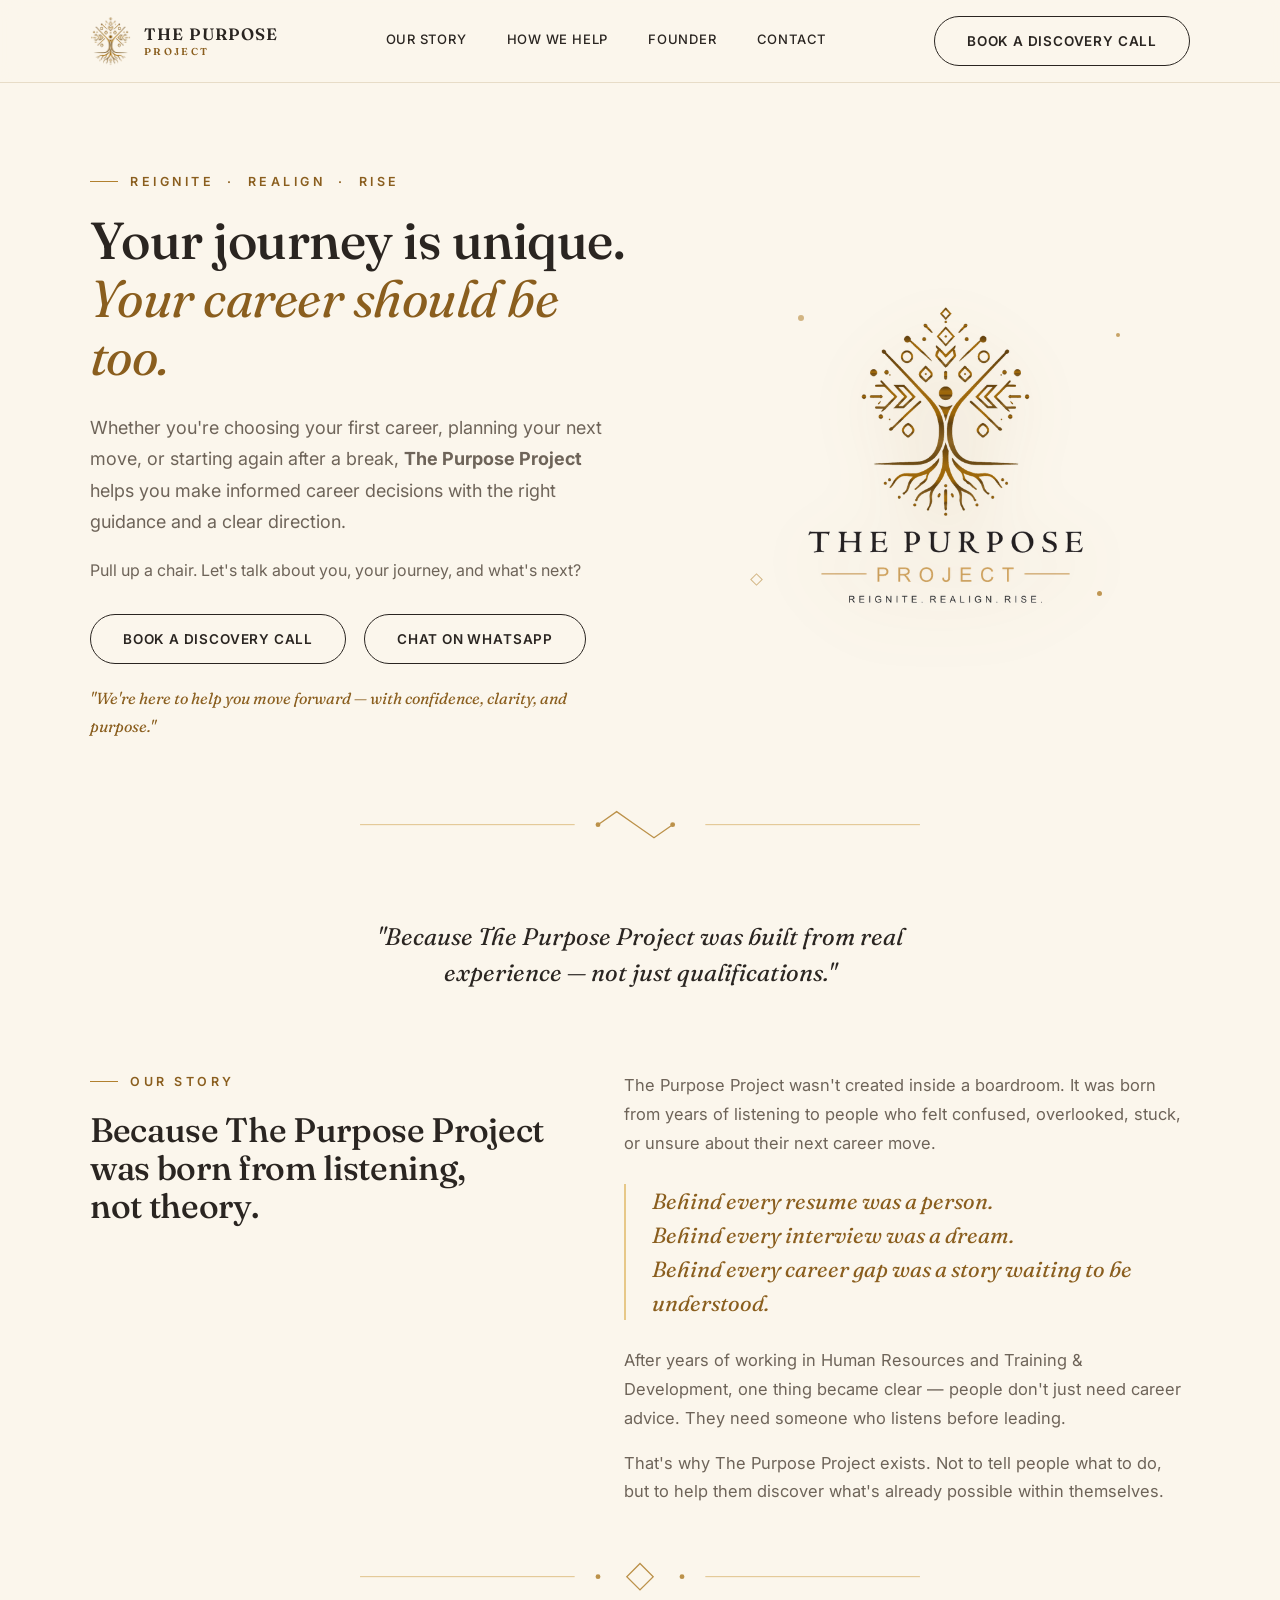
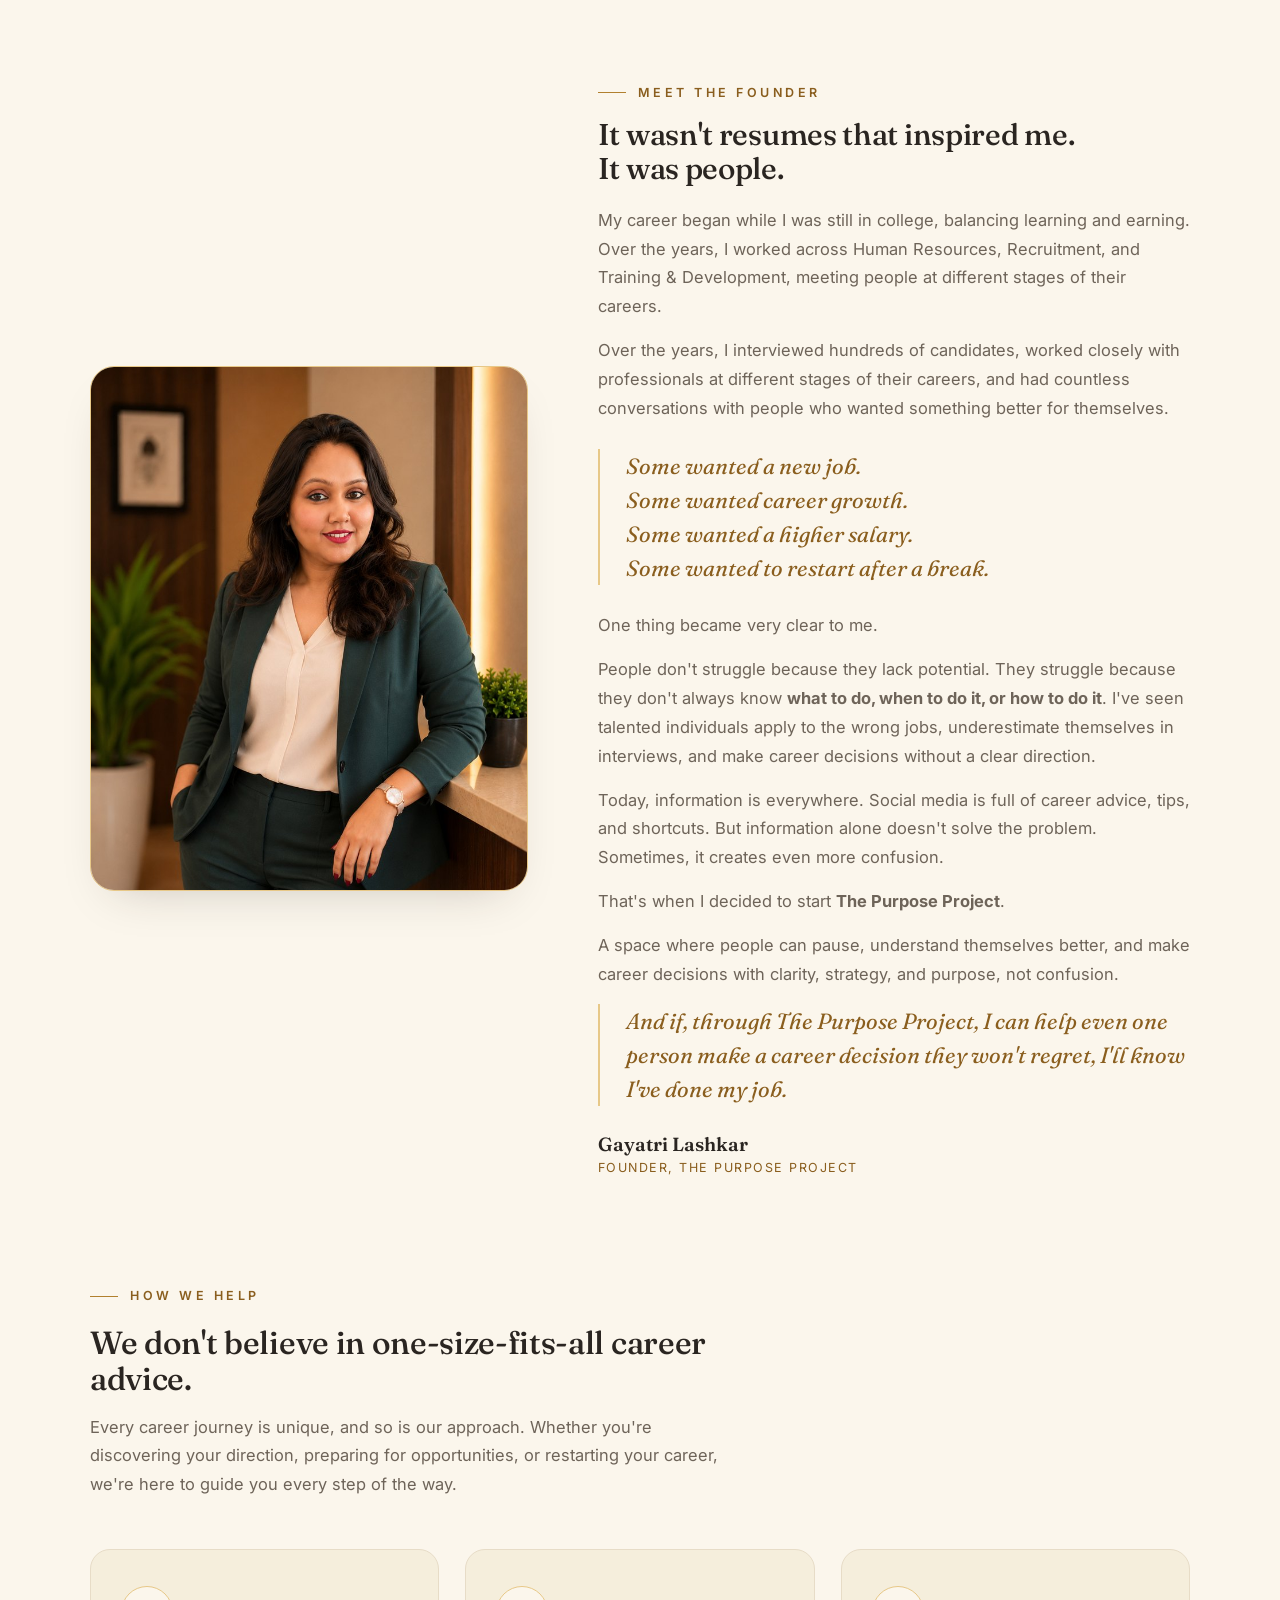
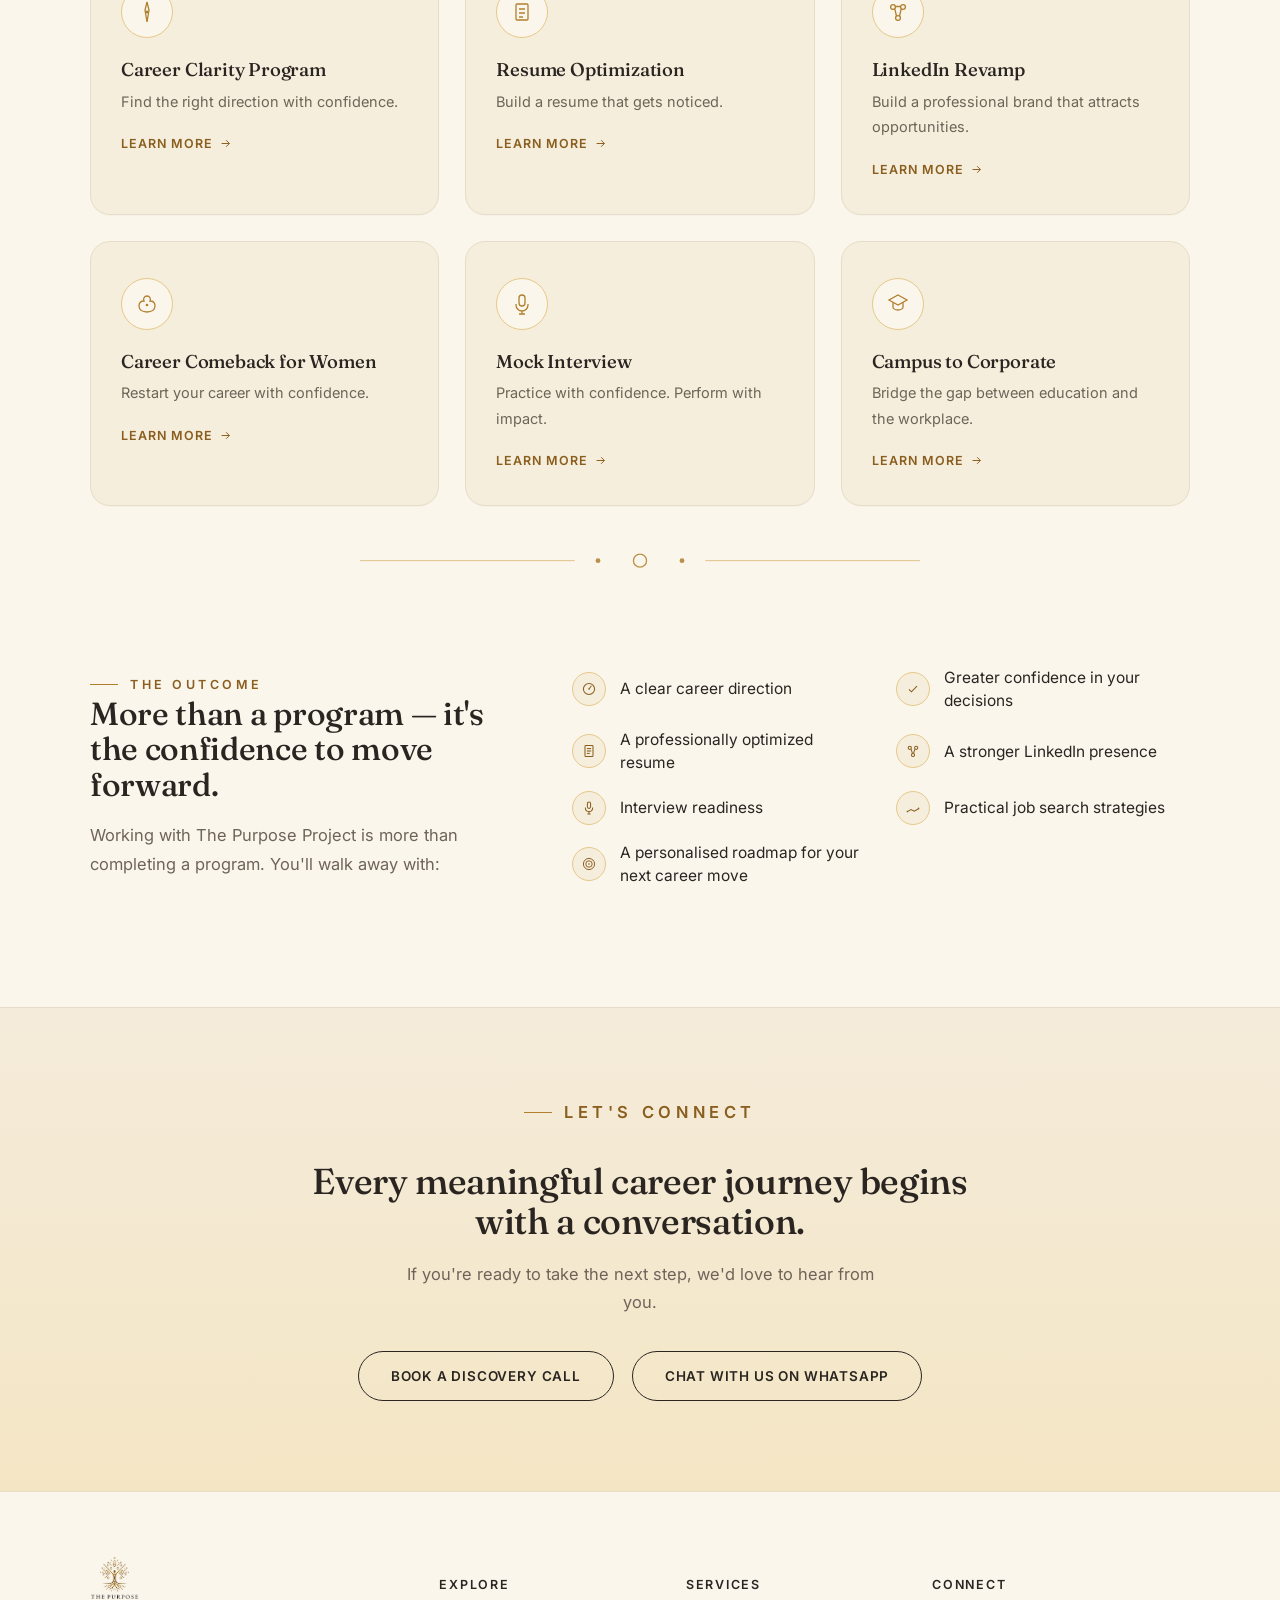
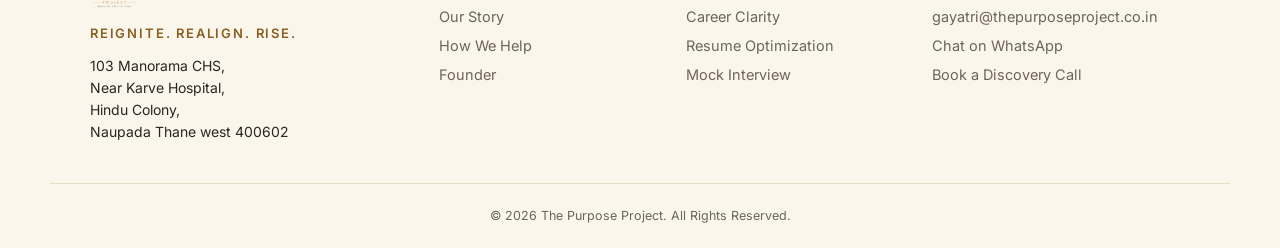
==== commit 840869a9: "added changes" ====
--- a/index.html
+++ b/index.html
@@ -34,9 +34,9 @@
   <div class="wrap">
     <div class="hero-copy reveal">
       <p class="eyebrow">Reignite &nbsp;·&nbsp; Realign &nbsp;·&nbsp; Rise</p>
-      <h1>Every career has a purpose. <em>Let's help you find yours.</em></h1>
-      <p class="lead">It's okay to feel unsure — whether you're starting out, seeking your next move, or restarting after a break.</p>
-      <p class="support">The Purpose Project exists to bring clarity, confidence, and direction to every step of your journey.</p>
+      <h1>Your journey is unique. <em>Your career should be too.</em></h1>
+      <p class="lead">Whether you're choosing your first career, planning your next move, or starting again after a break, <strong>The Purpose Project</strong> helps you make informed career decisions with the right guidance and a clear direction.</p>
+      <p class="support">Pull up a chair. Let's talk about you, your journey, and what's next?</p>
       <div class="hero-cta">
         <a class="btn btn-secondary" href="./book-a-career-conversation.html">Book a Discovery Call</a>
         <a class="btn btn-secondary" href="#connect">Chat on WhatsApp</a>
@@ -122,14 +122,18 @@
     </div>
     <div class="founder-copy reveal">
       <p class="eyebrow">Meet the Founder</p>
-      <h2>Helping people discover not just careers — but confidence.</h2>
-      <p>I didn't start The Purpose Project because I wanted to build another career coaching business. I started it because, throughout my journey in Human Resources and Training &amp; Development, I met countless individuals who were capable, hardworking, and full of potential — but simply didn't know what their next step should be.</p>
-      <p>Some lacked confidence. Some had lost direction. Some just needed someone to believe in them. Those conversations stayed with me.</p>
-      <p>I realised people don't just need career advice — they need someone who listens, understands, and helps them move forward with confidence. That's how The Purpose Project was born.</p>
-      <p>This work matters to me because I've seen what happens the moment someone finally feels understood — clarity follows almost on its own. That's what I want for everyone who walks through this door.</p>
-      <div class="pull-quote" style="margin-top:8px;">Because every career has a purpose — it just needs the right direction.</div>
+      <h2>It wasn't resumes that inspired me. It was people.</h2>
+      <p>My career began while I was still in college, balancing learning and earning. Over the years, I worked across Human Resources, Recruitment, and Training &amp; Development, meeting people at different stages of their careers.</p>
+      <p>Over the years, I interviewed hundreds of candidates, worked closely with professionals at different stages of their careers, and had countless conversations with people who wanted something better for themselves.</p>
+      <div class="pull-quote">Some wanted a new job.<br>Some wanted career growth.<br>Some wanted a higher salary.<br>Some wanted to restart after a break.</div>
+      <p>One thing became very clear to me.</p>
+      <p>People don't struggle because they lack potential. They struggle because they don't always know <strong>what to do, when to do it, or how to do it</strong>. I've seen talented individuals apply to the wrong jobs, underestimate themselves in interviews, and make career decisions without a clear direction.</p>
+      <p>Today, information is everywhere. Social media is full of career advice, tips, and shortcuts. But information alone doesn't solve the problem. Sometimes, it creates even more confusion.</p>
+      <p>That's when I decided to start <strong>The Purpose Project</strong>.</p>
+      <p>A space where people can pause, understand themselves better, and make career decisions with clarity, strategy, and purpose, not confusion.</p>
+      <div class="pull-quote" style="margin-top:8px;">And if, through The Purpose Project, I can help even one person make a career decision they won't regret, I'll know I've done my job.</div>
       <div class="founder-name">
-        <div class="fn">[ Founder Name ]</div>
+        <div class="fn">Gayatri Lashkar</div>
         <div class="ft">Founder, The Purpose Project</div>
       </div>
     </div>
@@ -149,42 +153,42 @@
         <div class="icon"><svg viewBox="0 0 24 24" fill="none" stroke="currentColor" stroke-width="1.3"><path d="M12 2L14 10L12 22L10 10Z"/><circle cx="12" cy="12" r="1.4" fill="currentColor" stroke="none"/></svg></div>
         <h4>Career Clarity Program</h4>
         <p>Find the right direction with confidence.</p>
-        <a class="learn" href="#">Learn More <svg viewBox="0 0 20 20" fill="none" stroke="#8A5E1E" stroke-width="1.5"><path d="M4 10h12M11 5l5 5-5 5"/></svg></a>
+        <a class="learn" href="./career-clarity-program.html">Learn More <svg viewBox="0 0 20 20" fill="none" stroke="#8A5E1E" stroke-width="1.5"><path d="M4 10h12M11 5l5 5-5 5"/></svg></a>
       </div>
 
       <div class="service-card reveal">
         <div class="icon"><svg viewBox="0 0 24 24" fill="none" stroke="currentColor" stroke-width="1.3"><rect x="6" y="4" width="12" height="16" rx="1"/><line x1="9" y1="9" x2="15" y2="9"/><line x1="9" y1="13" x2="15" y2="13"/><line x1="9" y1="17" x2="13" y2="17"/></svg></div>
         <h4>Resume Optimization</h4>
         <p>Build a resume that gets noticed.</p>
-        <a class="learn" href="#">Learn More <svg viewBox="0 0 20 20" fill="none" stroke="#8A5E1E" stroke-width="1.5"><path d="M4 10h12M11 5l5 5-5 5"/></svg></a>
+        <a class="learn" href="./resume-optimization.html">Learn More <svg viewBox="0 0 20 20" fill="none" stroke="#8A5E1E" stroke-width="1.5"><path d="M4 10h12M11 5l5 5-5 5"/></svg></a>
       </div>
 
       <div class="service-card reveal">
         <div class="icon"><svg viewBox="0 0 24 24" fill="none" stroke="currentColor" stroke-width="1.3"><circle cx="7" cy="7" r="2.4"/><circle cx="17" cy="7" r="2.4"/><circle cx="12" cy="18" r="2.4"/><path d="M8.7 8.7L10.5 16M15.3 8.7L13.5 16M9.4 6.5H14.6"/></svg></div>
         <h4>LinkedIn Revamp</h4>
         <p>Build a professional brand that attracts opportunities.</p>
-        <a class="learn" href="#">Learn More <svg viewBox="0 0 20 20" fill="none" stroke="#8A5E1E" stroke-width="1.5"><path d="M4 10h12M11 5l5 5-5 5"/></svg></a>
+        <a class="learn" href="./linkedin-revamp.html">Learn More <svg viewBox="0 0 20 20" fill="none" stroke="#8A5E1E" stroke-width="1.5"><path d="M4 10h12M11 5l5 5-5 5"/></svg></a>
       </div>
 
       <div class="service-card reveal">
         <div class="icon"><svg viewBox="0 0 24 24" fill="none" stroke="currentColor" stroke-width="1.3"><path d="M12 4C9 4 8 7 9 9C6 9 4 11 4 14C4 17.5 7 20 12 20C17 20 20 17.5 20 14C20 11 18 9 15 9C16 7 15 4 12 4Z"/><circle cx="12" cy="13" r="1.3" fill="currentColor" stroke="none"/></svg></div>
         <h4>Career Comeback for Women</h4>
         <p>Restart your career with confidence.</p>
-        <a class="learn" href="#">Learn More <svg viewBox="0 0 20 20" fill="none" stroke="#8A5E1E" stroke-width="1.5"><path d="M4 10h12M11 5l5 5-5 5"/></svg></a>
+        <a class="learn" href="./career-comeback-for-women.html">Learn More <svg viewBox="0 0 20 20" fill="none" stroke="#8A5E1E" stroke-width="1.5"><path d="M4 10h12M11 5l5 5-5 5"/></svg></a>
       </div>
 
       <div class="service-card reveal">
         <div class="icon"><svg viewBox="0 0 24 24" fill="none" stroke="currentColor" stroke-width="1.3"><rect x="9" y="3" width="6" height="11" rx="3"/><path d="M6 12v1a6 6 0 0012 0v-1M12 19v3M9 22h6"/></svg></div>
         <h4>Mock Interview</h4>
         <p>Practice with confidence. Perform with impact.</p>
-        <a class="learn" href="#">Learn More <svg viewBox="0 0 20 20" fill="none" stroke="#8A5E1E" stroke-width="1.5"><path d="M4 10h12M11 5l5 5-5 5"/></svg></a>
+        <a class="learn" href="./mock-interview.html">Learn More <svg viewBox="0 0 20 20" fill="none" stroke="#8A5E1E" stroke-width="1.5"><path d="M4 10h12M11 5l5 5-5 5"/></svg></a>
       </div>
 
       <div class="service-card reveal">
         <div class="icon"><svg viewBox="0 0 24 24" fill="none" stroke="currentColor" stroke-width="1.3"><path d="M12 3L21 8L12 13L3 8Z"/><path d="M7 10.5V15C7 16.5 9 18 12 18C15 18 17 16.5 17 15V10.5"/></svg></div>
         <h4>Campus to Corporate</h4>
         <p>Bridge the gap between education and the workplace.</p>
-        <a class="learn" href="#">Learn More <svg viewBox="0 0 20 20" fill="none" stroke="#8A5E1E" stroke-width="1.5"><path d="M4 10h12M11 5l5 5-5 5"/></svg></a>
+        <a class="learn" href="./campus-to-corporate.html">Learn More <svg viewBox="0 0 20 20" fill="none" stroke="#8A5E1E" stroke-width="1.5"><path d="M4 10h12M11 5l5 5-5 5"/></svg></a>
       </div>
 
     </div>
@@ -220,7 +224,7 @@
   </div>
 </section>
 
-<section class="testimonial">
+<!-- <section class="testimonial">
   <div class="wrap">
     <div class="testimonial-card reveal">
       <div class="quote-mark">"</div>
@@ -234,7 +238,7 @@
       </div>
     </div>
   </div>
-</section>
+</section> -->
 
 <section class="connect" id="connect">
   <div class="wrap">
@@ -253,6 +257,7 @@
     <div class="foot-brand">
       <a href="./index.html"><img src="images/logo-full.png" alt="The Purpose Project" /></a>
       <p>Reignite. Realign. Rise.</p>
+      <span>103 Manorama CHS,<br>Near Karve Hospital,<br>Hindu Colony,<br>Naupada Thane west 400602 </span>
     </div>
     <div class="foot-col">
       <h5>Explore</h5>
@@ -262,13 +267,13 @@
     </div>
     <div class="foot-col">
       <h5>Services</h5>
-      <a href="#">Career Clarity</a>
-      <a href="#">Resume Optimization</a>
-      <a href="#">Mock Interview</a>
+      <a href="./career-clarity-program.html">Career Clarity</a>
+      <a href="./resume-optimization.html">Resume Optimization</a>
+      <a href="./mock-interview.html">Mock Interview</a>
     </div>
     <div class="foot-col">
       <h5>Connect</h5>
-      <a href="mailto:connect@thepurposeproject.co.in">connect@thepurposeproject.co.in</a>
+      <a href="mailto:gayatri@thepurposeproject.co.in">gayatri@thepurposeproject.co.in</a>
       <a href="#">Chat on WhatsApp</a>
       <a href="./book-a-career-conversation.html">Book a Discovery Call</a>
     </div>
--- a/css/style.css
+++ b/css/style.css
@@ -296,6 +296,7 @@
     display:flex; justify-content:center; align-items:center; flex-wrap:wrap; gap:12px;
   }
   .foot-bottom span{ font-size:12.5px; color:var(--charcoal-soft); }
+  .foot-brand span {font-size: 14px;line-height: 22px;display: block;margin-top: 10px;}
 
   /* ---------- Annotation badge (for client review only) ---------- */
 
@@ -341,3 +342,29 @@
     .testimonial-card{ padding:40px 26px; }
     .testimonial-card p.quote{ font-size:19px; }
   }
+
+  /* ---------- Service Sub-Pages ---------- */
+  .page-hero{ padding:64px 0 10px; text-align:center; }
+  .page-hero .eyebrow{ justify-content:center; }
+  .page-hero .icon-lg{
+    width:64px; height:64px; border-radius:50%; margin:0 auto 26px;
+    border:1px solid var(--gold-light); background:var(--card); color:var(--gold-deep);
+    display:flex; align-items:center; justify-content:center;
+  }
+  .page-hero .icon-lg svg{ width:30px; height:30px; }
+  .page-hero h1{ font-size:44px; max-width:760px; margin:0 auto 18px; }
+  .page-hero p{ max-width:600px; margin:0 auto; font-size:17px; }
+  .back-link{
+    display:inline-flex; align-items:center; gap:8px; font-size:12px; font-weight:600;
+    letter-spacing:0.08em; text-transform:uppercase; color:var(--gold-deep); margin-bottom:26px;
+  }
+  .back-link svg{ width:13px; height:13px; transform:rotate(180deg); }
+  .prose{ max-width:740px; margin:0 auto; }
+  .prose p{ margin-bottom:18px; }
+  .prose p:last-child{ margin-bottom:0; }
+  .section-block{ padding:50px 0; }
+  .section-block .eyebrow{ justify-content:center; }
+  .section-block > .wrap > h2{ text-align:center; font-size:30px; max-width:640px; margin:0 auto 40px; }
+  @media (max-width:600px){
+    .page-hero h1{ font-size:30px; }
+  }
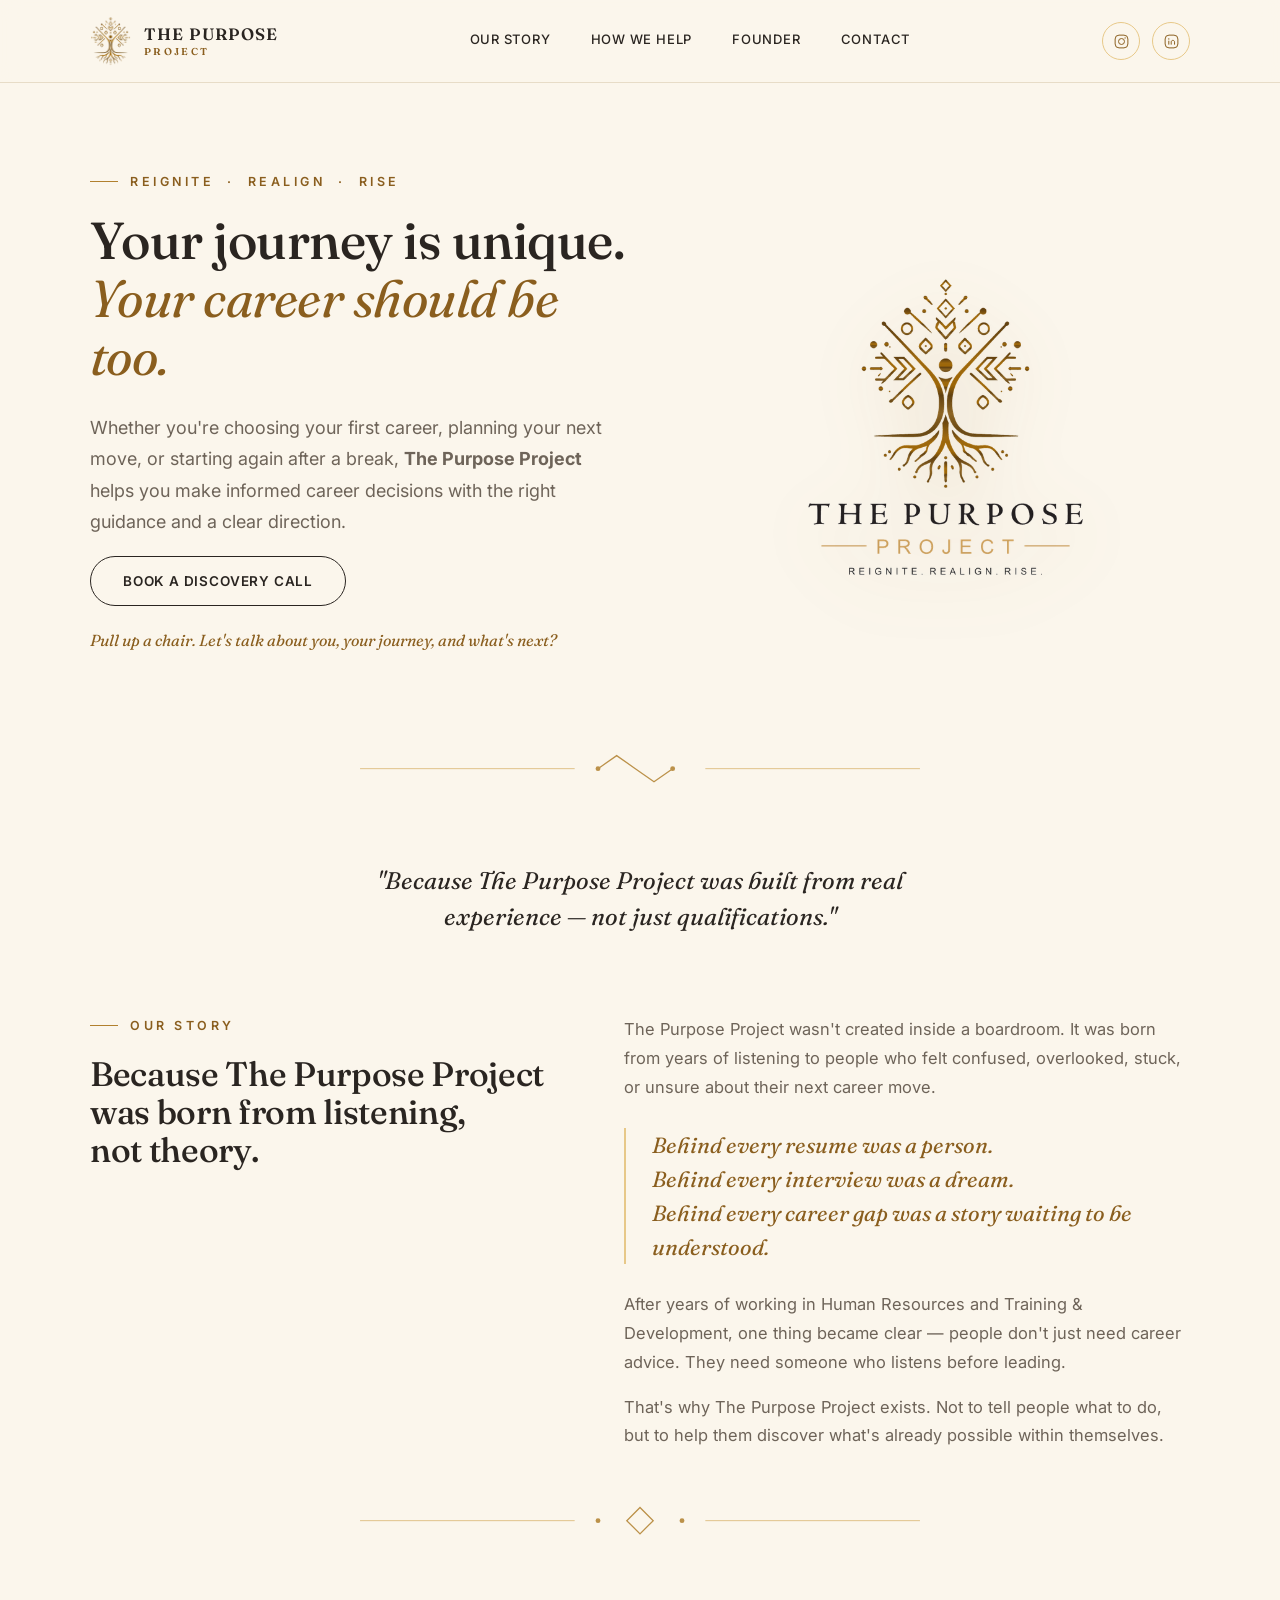
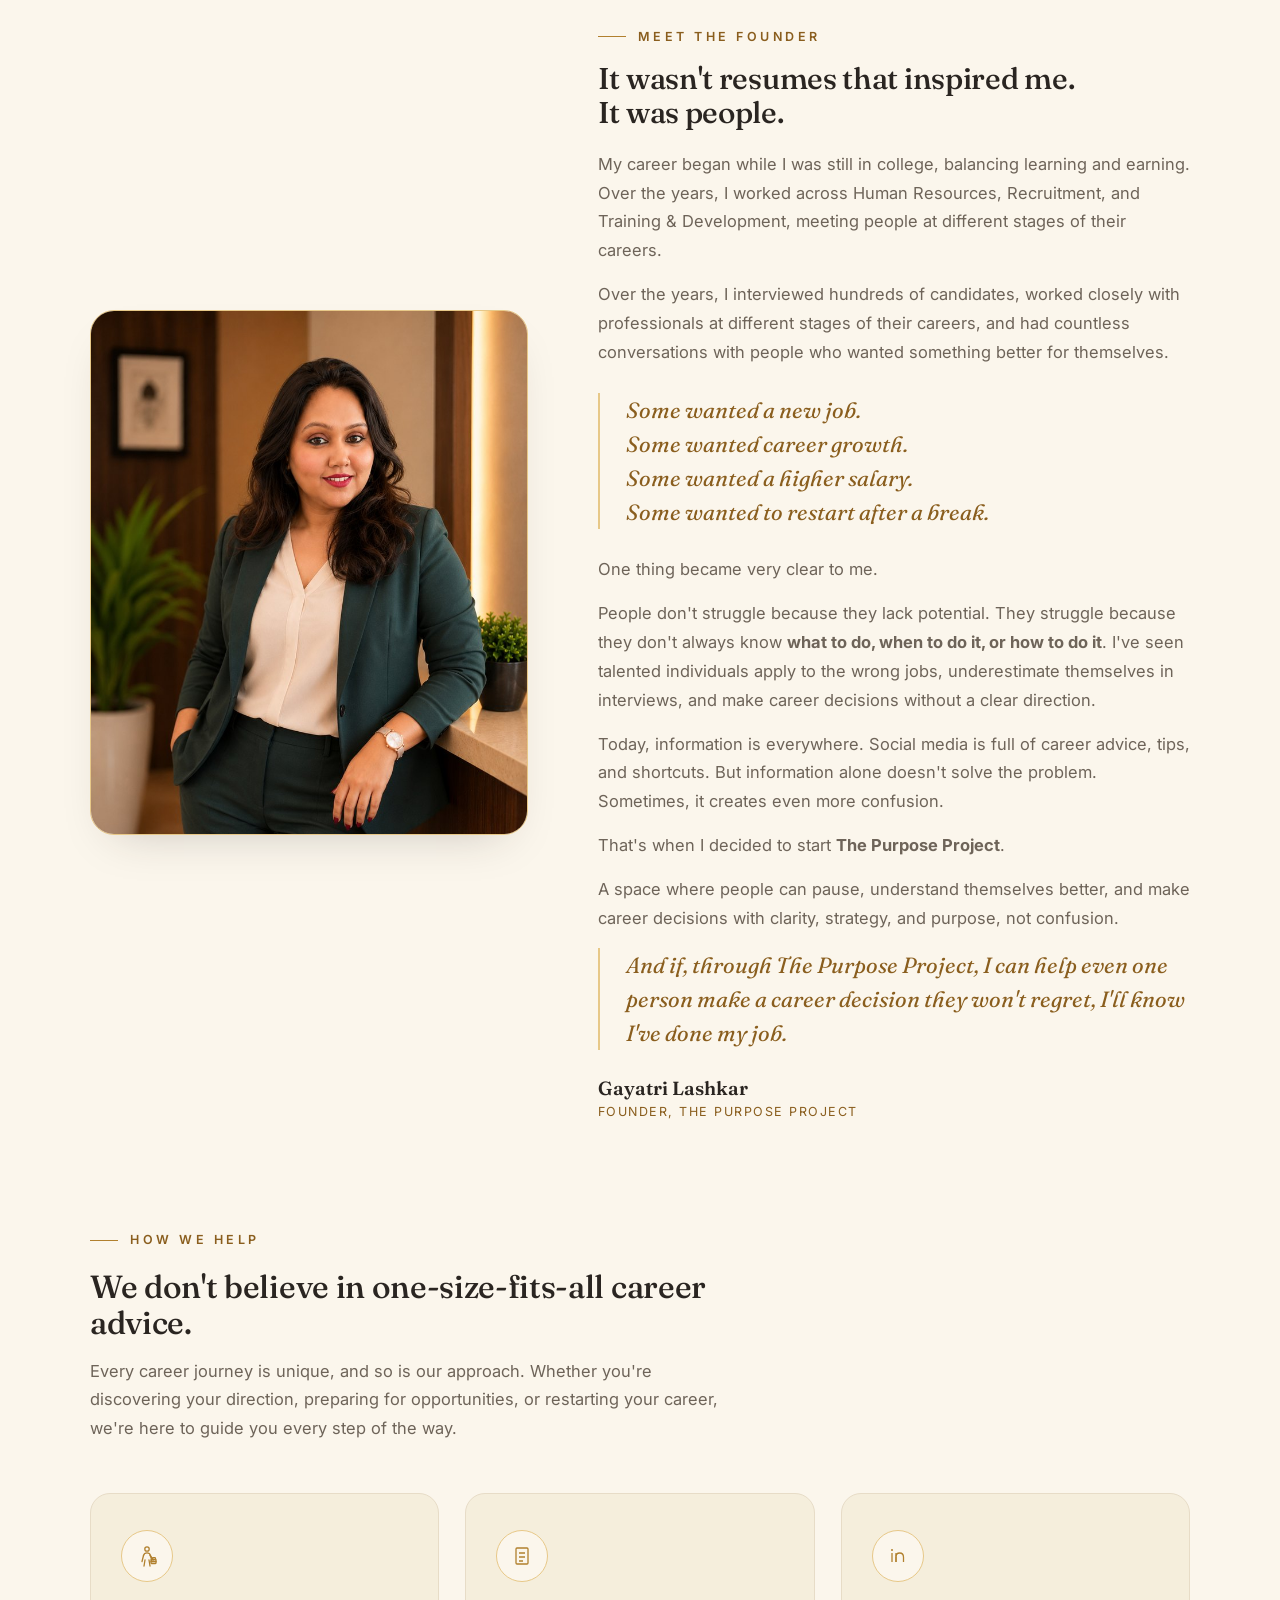
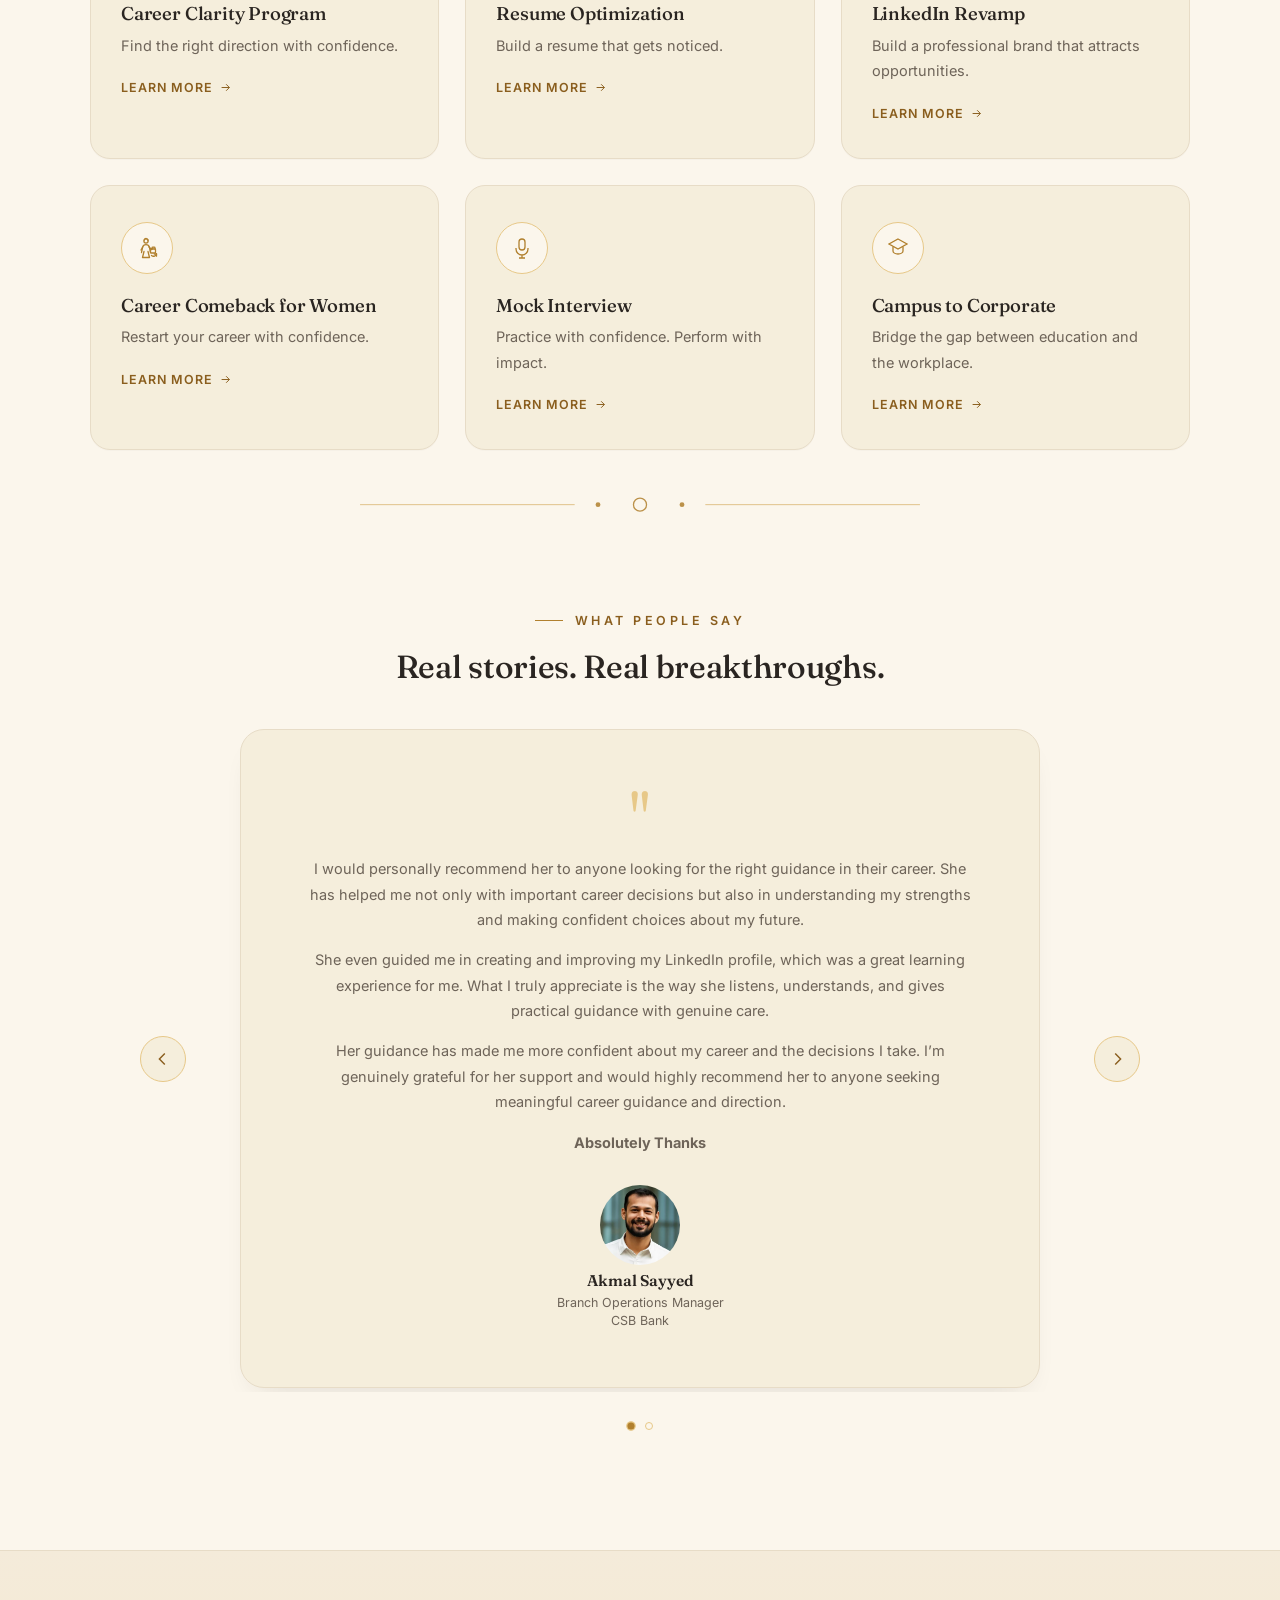
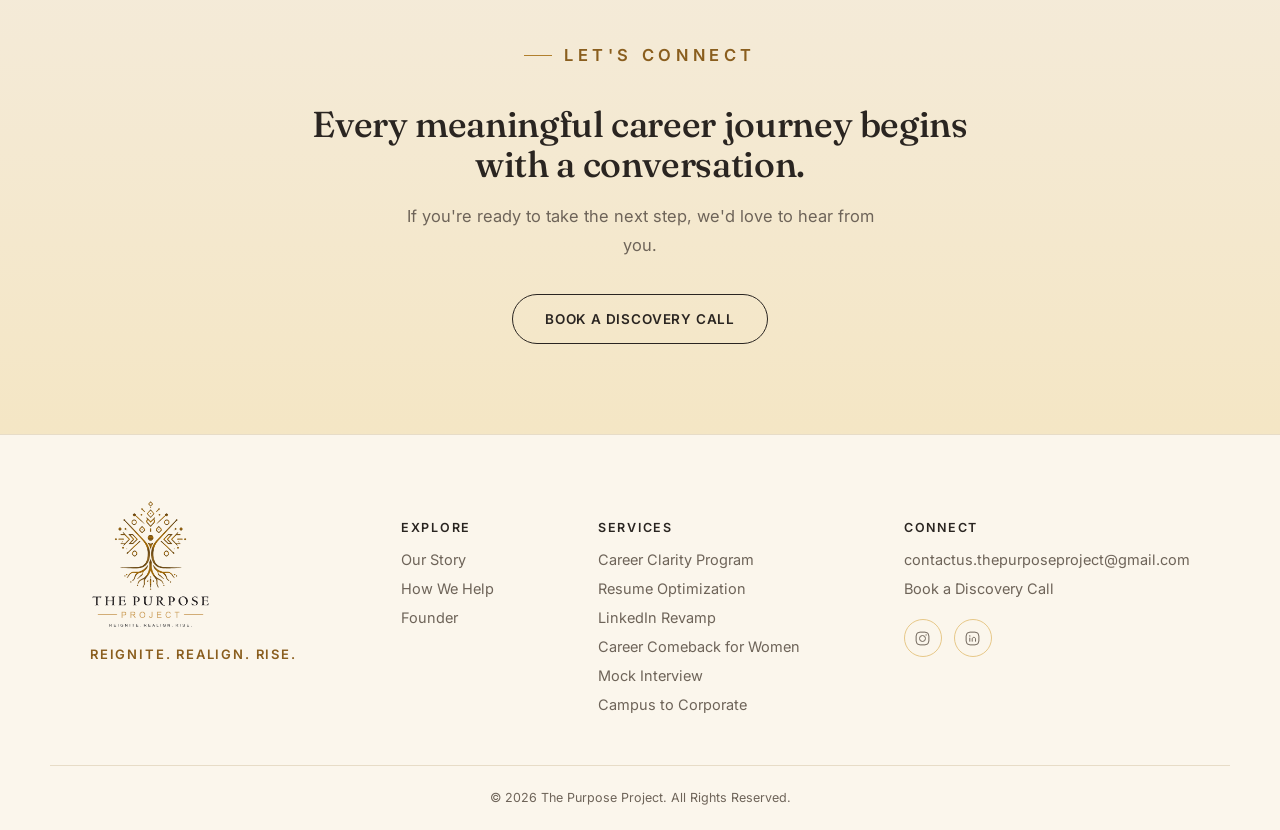
==== commit 945b040c: "added changes in project" ====
--- a/index.html
+++ b/index.html
@@ -3,7 +3,7 @@
 <head>
 <meta charset="UTF-8" />
 <meta name="viewport" content="width=device-width, initial-scale=1.0" />
-<title>The Purpose Project — Homepage Concept</title>
+<title>The Purpose Project - Homepage Concept</title>
 <link rel="icon" type="image/x-icon" href="./images/favicon.ico">
 <link rel="preconnect" href="https://fonts.googleapis.com">
 <link rel="preconnect" href="https://fonts.gstatic.com" crossorigin>
@@ -18,16 +18,30 @@
         <img src="images/logo-icon.png" alt="The Purpose Project mark" />
         <div class="brand-text"><b>THE PURPOSE</b><span>PROJECT</span></div>
     </a>
-    <div class="navlinks">
-      <a href="#story">Our Story</a>
-      <a href="#help">How We Help</a>
-      <a href="#founder">Founder</a>
-      <a href="#connect">Contact</a>
-    </div>
-    <div class="nav-cta">
-      <a class="btn btn-secondary" href="./book-a-career-conversation.html">Book a Discovery Call</a>
-    </div>
+    <div class="navlinks" id="navlinks">
+      <a href="./index.html#story">Our Story</a>
+      <a href="./index.html#help">How We Help</a>
+      <a href="./index.html#founder">Founder</a>
+      <a href="./index.html#connect">Contact</a>
+    </div>
+    <div class="nav-social">
+      <a class="social-icon" href="https://www.instagram.com/the_purpose.project?igsi=Y3A2YWVzZHJoMDlv" target="_blank" rel="noopener noreferrer" aria-label="The Purpose Project on Instagram"><svg viewBox="0 0 24 24" fill="none" stroke="currentColor" stroke-width="1.4"><rect x="3" y="3" width="18" height="18" rx="5.5"/><circle cx="12" cy="12" r="4.2"/><circle cx="17.1" cy="6.9" r="0.9" fill="currentColor" stroke="none"/></svg></a>
+      <a class="social-icon" href="https://www.linkedin.com/in/gayatri-lashkar-7b5557208" target="_blank" rel="noopener noreferrer" aria-label="The Purpose Project on LinkedIn"><svg viewBox="0 0 24 24" fill="none" stroke="currentColor" stroke-width="1.4"><rect x="3" y="3" width="18" height="18" rx="5.5"/><circle cx="8.2" cy="8.3" r="1" fill="currentColor" stroke="none"/><line x1="8.2" y1="10.9" x2="8.2" y2="16.4"/><path d="M11.6 16.4v-3.5c0-1.55 1.05-2.5 2.4-2.5s2.3 0.95 2.3 2.5v3.5"/></svg></a>
+    </div>
+    <button class="menu-toggle" id="menuToggle" type="button" aria-label="Open menu" aria-expanded="false" aria-controls="mobileMenu">
+      <span></span><span></span><span></span>
+    </button>
   </nav>
+  <div class="mobile-menu" id="mobileMenu">
+    <a href="./index.html#story">Our Story</a>
+    <a href="./index.html#help">How We Help</a>
+    <a href="./index.html#founder">Founder</a>
+    <a href="./index.html#connect">Contact</a>
+    <div class="mobile-social">
+      <a class="social-icon" href="https://www.instagram.com/the_purpose.project?igsi=Y3A2YWVzZHJoMDlv" target="_blank" rel="noopener noreferrer" aria-label="The Purpose Project on Instagram"><svg viewBox="0 0 24 24" fill="none" stroke="currentColor" stroke-width="1.4"><rect x="3" y="3" width="18" height="18" rx="5.5"/><circle cx="12" cy="12" r="4.2"/><circle cx="17.1" cy="6.9" r="0.9" fill="currentColor" stroke="none"/></svg></a>
+      <a class="social-icon" href="https://www.linkedin.com/in/gayatri-lashkar-7b5557208" target="_blank" rel="noopener noreferrer" aria-label="The Purpose Project on LinkedIn"><svg viewBox="0 0 24 24" fill="none" stroke="currentColor" stroke-width="1.4"><rect x="3" y="3" width="18" height="18" rx="5.5"/><circle cx="8.2" cy="8.3" r="1" fill="currentColor" stroke="none"/><line x1="8.2" y1="10.9" x2="8.2" y2="16.4"/><path d="M11.6 16.4v-3.5c0-1.55 1.05-2.5 2.4-2.5s2.3 0.95 2.3 2.5v3.5"/></svg></a>
+    </div>
+  </div>
 </header>
 
 <section class="hero">
@@ -36,19 +50,18 @@
       <p class="eyebrow">Reignite &nbsp;·&nbsp; Realign &nbsp;·&nbsp; Rise</p>
       <h1>Your journey is unique. <em>Your career should be too.</em></h1>
       <p class="lead">Whether you're choosing your first career, planning your next move, or starting again after a break, <strong>The Purpose Project</strong> helps you make informed career decisions with the right guidance and a clear direction.</p>
-      <p class="support">Pull up a chair. Let's talk about you, your journey, and what's next?</p>
       <div class="hero-cta">
         <a class="btn btn-secondary" href="./book-a-career-conversation.html">Book a Discovery Call</a>
-        <a class="btn btn-secondary" href="#connect">Chat on WhatsApp</a>
-      </div>
-      <p class="hero-note">"We're here to help you move forward — with confidence, clarity, and purpose."</p>
+        <!-- <a class="btn btn-secondary" href="#connect">Chat on WhatsApp</a> -->
+      </div>
+      <p class="hero-note">Pull up a chair. Let's talk about you, your journey, and what's next?</p>
     </div>
     <div class="hero-visual">
       <div class="brand-emblem reveal">
-        <span class="emblem-dot" style="width:6px;height:6px; top:4%; left:18%;"></span>
+        <!-- <span class="emblem-dot" style="width:6px;height:6px; top:4%; left:18%;"></span>
         <span class="emblem-dot" style="width:4px;height:4px; top:10%; right:12%; opacity:0.7;"></span>
         <span class="emblem-diamond" style="width:9px;height:9px; bottom:8%; left:8%;"></span>
-        <span class="emblem-dot" style="width:5px;height:5px; bottom:4%; right:16%; opacity:0.8;"></span>
+        <span class="emblem-dot" style="width:5px;height:5px; bottom:4%; right:16%; opacity:0.8;"></span> -->
         <img src="images/logo-full.png" alt="The Purpose Project" />
       </div>
     </div>
@@ -150,7 +163,26 @@
     <div class="services-grid">
 
       <div class="service-card reveal">
-        <div class="icon"><svg viewBox="0 0 24 24" fill="none" stroke="currentColor" stroke-width="1.3"><path d="M12 2L14 10L12 22L10 10Z"/><circle cx="12" cy="12" r="1.4" fill="currentColor" stroke="none"/></svg></div>
+        <div class="icon"><svg viewBox="0 0 24 24" fill="none" stroke="currentColor" stroke-width="1.3" stroke-linecap="round" stroke-linejoin="round">
+         <!-- Head -->
+        <circle cx="12" cy="5" r="2.2"/>
+
+        <!-- Body -->
+        <path d="M8.5 11.5C9 9.8 10 8.8 12 8.8C14 8.8 15 9.8 15.5 11.5L17 17.5"/>
+        <path d="M8.5 11.5L7 17.5"/>
+
+        <!-- Legs -->
+        <path d="M10 16L9 22"/>
+        <path d="M14 16L15 22"/>
+
+        <!-- Arm holding bag -->
+        <path d="M15 11.5L17.5 14.5L18.5 16"/>
+
+        <!-- Office / briefcase bag -->
+        <rect x="16" y="15.5" width="5" height="4" rx=".5"/>
+        <path d="M17.5 15.5V14.5C17.5 14 17.9 13.7 18.4 13.7H19.6C20.1 13.7 20.5 14 20.5 14.5V15.5"/>
+        <path d="M16 17.5H21"/>
+      </svg></div>
         <h4>Career Clarity Program</h4>
         <p>Find the right direction with confidence.</p>
         <a class="learn" href="./career-clarity-program.html">Learn More <svg viewBox="0 0 20 20" fill="none" stroke="#8A5E1E" stroke-width="1.5"><path d="M4 10h12M11 5l5 5-5 5"/></svg></a>
@@ -164,14 +196,49 @@
       </div>
 
       <div class="service-card reveal">
-        <div class="icon"><svg viewBox="0 0 24 24" fill="none" stroke="currentColor" stroke-width="1.3"><circle cx="7" cy="7" r="2.4"/><circle cx="17" cy="7" r="2.4"/><circle cx="12" cy="18" r="2.4"/><path d="M8.7 8.7L10.5 16M15.3 8.7L13.5 16M9.4 6.5H14.6"/></svg></div>
+        <div class="icon"><svg viewBox="0 0 24 24" fill="none" stroke="currentColor" stroke-width="1.3">
+    <path d="M6 9V18"/>
+    <path d="M6 6.5V6.6"/>
+    <path d="M10 18V9"/>
+    <path d="M10 12.8C10 10.6 11.4 9 13.7 9C16 9 17.5 10.5 17.5 13.2V18"/>
+    <path d="M10 13V18"/>
+    <circle cx="6" cy="6" r="1" fill="currentColor" stroke="none"/>
+</svg></div>
         <h4>LinkedIn Revamp</h4>
         <p>Build a professional brand that attracts opportunities.</p>
         <a class="learn" href="./linkedin-revamp.html">Learn More <svg viewBox="0 0 20 20" fill="none" stroke="#8A5E1E" stroke-width="1.5"><path d="M4 10h12M11 5l5 5-5 5"/></svg></a>
       </div>
 
       <div class="service-card reveal">
-        <div class="icon"><svg viewBox="0 0 24 24" fill="none" stroke="currentColor" stroke-width="1.3"><path d="M12 4C9 4 8 7 9 9C6 9 4 11 4 14C4 17.5 7 20 12 20C17 20 20 17.5 20 14C20 11 18 9 15 9C16 7 15 4 12 4Z"/><circle cx="12" cy="13" r="1.3" fill="currentColor" stroke="none"/></svg></div>
+        <div class="icon">
+          <svg viewBox="0 0 24 24" fill="none" stroke="currentColor" stroke-width="1.3" stroke-linecap="round" stroke-linejoin="round">
+            <!-- Head -->
+            <circle cx="11" cy="5" r="2.1"/>
+
+            <!-- Hair -->
+            <path d="M9.2 4.2C9.5 2.9 10.4 2.3 11.5 2.6C12.5 2.8 13.1 3.6 13 4.6"/>
+
+            <!-- Body -->
+            <path d="M7.5 11.5C8 9.7 9.2 8.7 11 8.7C12.8 8.7 14 9.7 14.5 11.5L15.5 16.5"/>
+            <path d="M7.5 11.5L6.5 16.5"/>
+
+            <!-- Arms -->
+            <path d="M14 11L16.5 13.5L18 12"/>
+            <path d="M7.5 11.5L6 14"/>
+
+            <!-- Skirt / lower body -->
+            <path d="M9 15.5L7.5 21.5H14.5L13 15.5"/>
+
+            <!-- Briefcase -->
+            <rect x="15.5" y="13" width="5" height="4" rx=".5"/>
+            <path d="M17 13V12C17 11.5 17.4 11.2 17.9 11.2H19.1C19.6 11.2 20 11.5 20 12V13"/>
+
+            <!-- Comeback / upward arrow -->
+            <path d="M16.5 19.5C18.5 21 21 20 21.5 18"/>
+            <path d="M21.5 18V20.2"/>
+            <path d="M21.5 18H19.3"/>
+          </svg>
+        </div>
         <h4>Career Comeback for Women</h4>
         <p>Restart your career with confidence.</p>
         <a class="learn" href="./career-comeback-for-women.html">Learn More <svg viewBox="0 0 20 20" fill="none" stroke="#8A5E1E" stroke-width="1.5"><path d="M4 10h12M11 5l5 5-5 5"/></svg></a>
@@ -205,40 +272,65 @@
   </svg>
 </div>
 
-<section class="outcomes">
-  <div class="wrap">
-    <div>
-      <p class="eyebrow">The Outcome</p>
-      <h2>More than a program — it's the confidence to move forward.</h2>
-      <p>Working with The Purpose Project is more than completing a program. You'll walk away with:</p>
-    </div>
-    <div class="check-grid">
-      <div class="check-item reveal"><span class="oicon"><svg viewBox="0 0 20 20" fill="none" stroke="currentColor" stroke-width="1.3"><circle cx="10" cy="10" r="7"/><path d="M10 10L13 6"/><circle cx="10" cy="10" r="1" fill="currentColor" stroke="none"/></svg></span><span class="label">A clear career direction</span></div>
-      <div class="check-item reveal"><span class="oicon"><svg viewBox="0 0 20 20" fill="none" stroke="currentColor" stroke-width="1.4"><path d="M5 10.5l3 3 7-7"/></svg></span><span class="label">Greater confidence in your decisions</span></div>
-      <div class="check-item reveal"><span class="oicon"><svg viewBox="0 0 20 20" fill="none" stroke="currentColor" stroke-width="1.3"><rect x="5" y="3" width="10" height="14" rx="1"/><line x1="7.3" y1="7" x2="12.7" y2="7"/><line x1="7.3" y1="10" x2="12.7" y2="10"/><line x1="7.3" y1="13" x2="11" y2="13"/></svg></span><span class="label">A professionally optimized resume</span></div>
-      <div class="check-item reveal"><span class="oicon"><svg viewBox="0 0 20 20" fill="none" stroke="currentColor" stroke-width="1.3"><circle cx="6" cy="6" r="2"/><circle cx="14" cy="6" r="2"/><circle cx="10" cy="15" r="2"/><path d="M7.6 7.6L9.3 13M12.4 7.6L10.7 13"/></svg></span><span class="label">A stronger LinkedIn presence</span></div>
-      <div class="check-item reveal"><span class="oicon"><svg viewBox="0 0 20 20" fill="none" stroke="currentColor" stroke-width="1.3"><rect x="8" y="2.5" width="4" height="8" rx="2"/><path d="M5.5 9.5v0.5a4.5 4.5 0 009 0V9.5M10 14.5v3M8 17.5h4"/></svg></span><span class="label">Interview readiness</span></div>
-      <div class="check-item reveal"><span class="oicon"><svg viewBox="0 0 20 20" fill="none" stroke="currentColor" stroke-width="1.3"><path d="M3 14.5l4.5-2.5 4 2 5.5-3"/><circle cx="3" cy="14.5" r="1" fill="currentColor" stroke="none"/><circle cx="17" cy="10.5" r="1" fill="currentColor" stroke="none"/></svg></span><span class="label">Practical job search strategies</span></div>
-      <div class="check-item reveal"><span class="oicon"><svg viewBox="0 0 20 20" fill="none" stroke="currentColor" stroke-width="1.2"><circle cx="10" cy="10" r="7"/><circle cx="10" cy="10" r="4"/><circle cx="10" cy="10" r="1" fill="currentColor" stroke="none"/></svg></span><span class="label">A personalised roadmap for your next career move</span></div>
-    </div>
-  </div>
-</section>
-
-<!-- <section class="testimonial">
-  <div class="wrap">
-    <div class="testimonial-card reveal">
-      <div class="quote-mark">"</div>
-      <p class="quote">[ LinkedIn recommendation to be placed here — a genuine client testimonial in their own words. ]</p>
-      <div class="testimonial-author">
-        <span class="li-badge"><svg viewBox="0 0 24 24" fill="#fff"><path d="M20.45 20.45h-3.56v-5.58c0-1.33-.03-3.04-1.85-3.04-1.86 0-2.14 1.45-2.14 2.94v5.68H9.34V9h3.42v1.56h.05c.48-.9 1.64-1.85 3.37-1.85 3.6 0 4.27 2.37 4.27 5.46v6.28zM5.34 7.43a2.07 2.07 0 11.02-4.14 2.07 2.07 0 01-.02 4.14zM7.12 20.45H3.56V9h3.56v11.45z"/></svg></span>
-        <div>
-          <div class="ta-name">[ Name ]</div>
-          <div class="ta-role">[ Title, Company ]</div>
+<!-- Dummy testimonials — replace with real client testimonials when available -->
+<section class="testimonials" id="testimonials">
+  <div class="wrap">
+    <p class="eyebrow" style="justify-content:center;">What People Say</p>
+    <h2 style="text-align:center; font-size:32px; margin-bottom:40px;">Real stories. Real breakthroughs.</h2>
+    <div class="ts-slider">
+      <button class="ts-arrow ts-prev" id="tsPrev" type="button" aria-label="Previous testimonial">
+        <svg viewBox="0 0 20 20" fill="none" stroke="currentColor" stroke-width="1.6"><path d="M12 4l-6 6 6 6"/></svg>
+      </button>
+      <div class="ts-viewport">
+        <div class="ts-track" id="tsTrack">
+          <div class="ts-slide">
+            <div class="testimonial-card">
+              <div class="quote-mark">"</div>
+              <div class="testmonialMessage">
+                <p>I would personally recommend her to anyone looking for the right guidance in their career. She has helped me not only with important career decisions but also in understanding my strengths and making confident choices about my future.</p>
+                <p>She even guided me in creating and improving my LinkedIn profile, which was a great learning experience for me. What I truly appreciate is the way she listens, understands, and gives practical guidance with genuine care.</p>
+                <p>Her guidance has made me more confident about my career and the decisions I take. I’m genuinely grateful for her support and would highly recommend her to anyone seeking meaningful career guidance and direction.</p>
+                <p><strong>Absolutely Thanks</strong></p>
+              </div>
+              <div class="testimonial-author">
+                <div>
+                  <div class="ts-avatar"><img src="./images/avatar1.webp" alt="Akmal Sayyed"></div>
+                  <div class="ta-name">Akmal Sayyed</div>
+                  <div class="ta-role">Branch Operations Manager</div>
+                  <div class="ta-role">CSB Bank</div>
+                </div>
+              </div>
+            </div>
+          </div>
+          <div class="ts-slide">
+            <div class="testimonial-card">
+              <div class="quote-mark">"</div>
+              <div class="testmonialMessage">
+                <p>I consulted Gayatri Ma'am for a review of my LinkedIn profile and resume. Her insights on structuring the About section and highlighting technical skills were practical and effective. Shortly after implementing the changes, my profile engagement saw a significant uptick. She is very approachable and gives clear, actionable feedback for students looking to improve their digital presence.</p>
+                <p><strong>Best Regards</strong></p>
+              </div>
+              <div class="testimonial-author">
+                <div>
+                  <div class="ts-avatar"><img src="./images/avatar2.webp" alt="Soham Kalgutkar"></div>
+                  <div class="ta-name">Soham Kalgutkar </div>
+                  <div class="ta-role">AI/ML Researcher | Full Stack Developver</div>
+                  <div class="ta-role">Final Year Engineering Student.</div>
+                </div>
+              </div>
+            </div>
+          </div>
         </div>
       </div>
-    </div>
-  </div>
-</section> -->
+      <button class="ts-arrow ts-next" id="tsNext" type="button" aria-label="Next testimonial">
+        <svg viewBox="0 0 20 20" fill="none" stroke="currentColor" stroke-width="1.6"><path d="M8 4l6 6-6 6"/></svg>
+      </button>
+    </div>
+    <div class="ts-dots" id="tsDots">
+      <button class="ts-dot is-active" type="button" data-index="0" aria-label="Testimonial 1"></button>
+      <button class="ts-dot" type="button" data-index="1" aria-label="Testimonial 2"></button>
+    </div>
+  </div>
+</section>
 
 <section class="connect" id="connect">
   <div class="wrap">
@@ -247,7 +339,7 @@
     <p>If you're ready to take the next step, we'd love to hear from you.</p>
     <div class="connect-cta reveal">
       <a class="btn btn-secondary" href="./book-a-career-conversation.html">Book a Discovery Call</a>
-      <a class="btn btn-secondary" href="#">Chat with us on WhatsApp</a>
+      <!-- <a class="btn btn-secondary" href="#">Chat with us on WhatsApp</a> -->
     </div>
   </div>
 </section>
@@ -257,7 +349,6 @@
     <div class="foot-brand">
       <a href="./index.html"><img src="images/logo-full.png" alt="The Purpose Project" /></a>
       <p>Reignite. Realign. Rise.</p>
-      <span>103 Manorama CHS,<br>Near Karve Hospital,<br>Hindu Colony,<br>Naupada Thane west 400602 </span>
     </div>
     <div class="foot-col">
       <h5>Explore</h5>
@@ -267,15 +358,22 @@
     </div>
     <div class="foot-col">
       <h5>Services</h5>
-      <a href="./career-clarity-program.html">Career Clarity</a>
+      <a href="./career-clarity-program.html">Career Clarity Program</a>
       <a href="./resume-optimization.html">Resume Optimization</a>
+      <a href="./linkedin-revamp.html">LinkedIn Revamp</a>
+      <a href="./career-comeback-for-women.html">Career Comeback for Women</a>
       <a href="./mock-interview.html">Mock Interview</a>
+      <a href="./campus-to-corporate.html">Campus to Corporate</a>
     </div>
     <div class="foot-col">
       <h5>Connect</h5>
-      <a href="mailto:gayatri@thepurposeproject.co.in">gayatri@thepurposeproject.co.in</a>
-      <a href="#">Chat on WhatsApp</a>
+      <a href="mailto:contactus.thepurposeproject@gmail.com">contactus.thepurposeproject@gmail.com</a>
+      <!-- <a href="#">Chat on WhatsApp</a> -->
       <a href="./book-a-career-conversation.html">Book a Discovery Call</a>
+      <div class="foot-social">
+        <a class="social-icon" href="https://www.instagram.com/the_purpose.project?igsi=Y3A2YWVzZHJoMDlv" target="_blank" rel="noopener noreferrer" aria-label="The Purpose Project on Instagram"><svg viewBox="0 0 24 24" fill="none" stroke="currentColor" stroke-width="1.4"><rect x="3" y="3" width="18" height="18" rx="5.5"/><circle cx="12" cy="12" r="4.2"/><circle cx="17.1" cy="6.9" r="0.9" fill="currentColor" stroke="none"/></svg></a>
+        <a class="social-icon" href="https://www.linkedin.com/in/gayatri-lashkar-7b5557208" target="_blank" rel="noopener noreferrer" aria-label="The Purpose Project on LinkedIn"><svg viewBox="0 0 24 24" fill="none" stroke="currentColor" stroke-width="1.4"><rect x="3" y="3" width="18" height="18" rx="5.5"/><circle cx="8.2" cy="8.3" r="1" fill="currentColor" stroke="none"/><line x1="8.2" y1="10.9" x2="8.2" y2="16.4"/><path d="M11.6 16.4v-3.5c0-1.55 1.05-2.5 2.4-2.5s2.3 0.95 2.3 2.5v3.5"/></svg></a>
+      </div>
     </div>
   </div>
   <div class="foot-bottom">
--- a/css/style.css
+++ b/css/style.css
@@ -128,6 +128,7 @@
   .hero-copy p.support{ font-size:16px; margin-bottom:30px; max-width:500px; }
   .hero-cta{ display:flex; gap:18px; flex-wrap:wrap; margin-bottom:20px;}
   .hero-note{ font-family:'Fraunces', serif; font-style:italic; font-size:16px; color:var(--gold-deep); margin-top:8px;}
+  .hero-copy .hero-note {margin-bottom: 30px;}
 
   .hero-visual{ position:relative; display:flex; justify-content:center; align-items:center; min-height:420px; }
   .brand-emblem{
@@ -252,7 +253,7 @@
   /* ---------- Testimonial ---------- */
   .testimonial{ padding:30px 0 40px; }
   .testimonial-card{
-    max-width:760px; margin:0 auto; background:var(--card); border:1px solid var(--hairline);
+    max-width: 800px;margin:0 auto; background:var(--card); border:1px solid var(--hairline);
     border-radius:24px; padding:56px 64px; text-align:center; box-shadow:var(--shadow-card); position:relative;
   }
   .testimonial-card .quote-mark{
@@ -262,14 +263,17 @@
     font-family:'Fraunces', serif; font-style:italic; font-size:22px; line-height:1.55;
     color:var(--charcoal); margin-bottom:28px;
   }
-  .testimonial-author{ display:flex; align-items:center; justify-content:center; gap:12px; }
+  .testimonial-card .testmonialMessage p {font-size: 14.5px;margin-bottom: 15px;}
+  .testimonial-author{ display:flex; align-items:center; justify-content:center; gap:12px;padding-top: 15px;}
   .testimonial-author .li-badge{
     width:28px; height:28px; border-radius:6px; background:#0A66C2;
     display:flex; align-items:center; justify-content:center; flex:none;
   }
   .testimonial-author .li-badge svg{ width:15px; height:15px; }
-  .testimonial-author .ta-name{ font-family:'Fraunces', serif; font-size:15.5px; font-weight:600; }
-  .testimonial-author .ta-role{ font-size:12.5px; color:var(--charcoal-soft); }
+  .testimonial-author .ta-name{ font-family:'Fraunces', serif; font-size:15.5px; font-weight:600;margin-bottom: 5px;}
+  .testimonial-author .ta-role{ font-size:12.5px; color:var(--charcoal-soft);margin-bottom: 3px;}
+  .ts-avatar {display: flex;justify-content: center;padding-bottom: 6px;}
+  .ts-avatar img {width: 80px;height: 80px;object-fit: cover;border-radius: 100%;}
 
   /* ---------- Connect ---------- */
   .connect{
@@ -285,8 +289,8 @@
 
   /* ---------- Footer ---------- */
   footer{ padding:64px 0 25px; }
-  footer .wrap{ display:grid; grid-template-columns:1.2fr 0.8fr 0.8fr 1fr; gap:40px; }
-  .foot-brand img{ height:52px; width:auto; margin-bottom:14px; }
+  footer .wrap{ /*display:grid; grid-template-columns:1.2fr 0.8fr 0.8fr 1fr; */display: flex;justify-content: space-between;gap:40px; }
+  .foot-brand img{ height: 130px; width:auto; margin-bottom:14px; }
   .foot-brand p{ font-size:13px; letter-spacing:0.14em; text-transform:uppercase; color:var(--gold-deep); font-weight:600; }
   .foot-col h5{ font-family:'Inter',sans-serif; font-size:12.5px; letter-spacing:0.14em; text-transform:uppercase; font-weight:600; color:var(--charcoal); margin-bottom:16px; }
   .foot-col a{ display:block; font-size:14.5px; color:var(--charcoal-soft); margin-bottom:12px; transition:color .25s ease; }
@@ -319,10 +323,25 @@
     .brand-emblem img{ animation:none; }
   }
 
+  .nav-social{ display:flex; }
+  .menu-toggle{ display:none; }
+  .mobile-menu{ display:none; }
+  @media (max-width:1024px){
+    footer .wrap {flex-wrap: wrap;}
+    
+  }
   @media (max-width:980px){
     .navlinks{ display:none; }
+    .nav-social{ display:none; }
+    .menu-toggle{ display:flex; }
+    .mobile-menu{
+      display:flex; flex-direction:column; max-height:0; overflow:hidden;
+      transition:max-height .45s cubic-bezier(.2,.8,.2,1);
+    }
+    .mobile-menu.is-open{ max-height:480px; }
     .hero .wrap, .story .wrap, .founder .wrap, .outcomes .wrap{ grid-template-columns:1fr; }
-    .hero-visual{ order:-1; }
+    .hero {padding: 30px 0 15px;}
+    .hero-visual{ order:-1; min-height: inherit;}
     .services-grid{ grid-template-columns:1fr 1fr; }
     .vm .grid{ grid-template-columns:1fr; }
     footer .wrap{ grid-template-columns:1fr 1fr; }
@@ -341,6 +360,14 @@
     .nav-cta .btn{ padding:11px 16px; font-size:11px; letter-spacing:0.03em; }
     .testimonial-card{ padding:40px 26px; }
     .testimonial-card p.quote{ font-size:19px; }
+    .foot-brand a {display: inline-flex;justify-content: center;}
+     footer .wrap {flex-direction: column;align-items: center;text-align: center;gap: 20px;}
+     .foot-social {justify-content: center;}
+     .ts-slider {position: relative;}
+     .ts-slider .ts-prev,
+     .ts-slider .ts-next {position: absolute;bottom: -110px;}
+     .ts-slider .ts-prev {left: 40%;}
+     .ts-slider .ts-next {right: 40%;}
   }
 
   /* ---------- Service Sub-Pages ---------- */
@@ -368,3 +395,77 @@
   @media (max-width:600px){
     .page-hero h1{ font-size:30px; }
   }
+
+  /* ---------- Nav Social Icons ---------- */
+  .nav-social{ align-items:center; gap:12px; }
+  .social-icon{
+    width:38px; height:38px; border-radius:50%; flex:none;
+    border:1px solid var(--gold-light); background:transparent; color:var(--gold-deep);
+    display:flex; align-items:center; justify-content:center;
+    transition:background .3s ease, color .3s ease, transform .3s ease, border-color .3s ease;
+  }
+  .social-icon svg{ width:17px; height:17px; }
+  .social-icon:hover{
+    background: var(--gold-deep);
+    color:#fff; border-color:transparent;;
+  }
+
+  /* ---------- Mobile Menu Toggle ---------- */
+  .menu-toggle{
+    flex-direction:column; justify-content:center; align-items:center; gap:5px;
+    width:42px; height:42px; border:1px solid var(--hairline); border-radius:50%;
+    background:transparent; cursor:pointer; padding:0; flex:none;
+  }
+  .menu-toggle span{
+    display:block; width:18px; height:1.5px; background:var(--charcoal);
+    transition:transform .35s cubic-bezier(.2,.8,.2,1), opacity .3s ease;
+  }
+  .menu-toggle.is-open span:nth-child(1){ transform:translateY(6.5px) rotate(45deg); }
+  .menu-toggle.is-open span:nth-child(2){ opacity:0; }
+  .menu-toggle.is-open span:nth-child(3){ transform:translateY(-6.5px) rotate(-45deg); }
+
+  .mobile-menu > a{
+    padding:16px 40px; font-size:14px; letter-spacing:0.05em; text-transform:uppercase;
+    font-weight:500; color:var(--charcoal); border-bottom:1px solid var(--hairline);
+  }
+  .mobile-menu > a:hover{ color:var(--gold-deep); background:var(--card); }
+  .mobile-social{ display:flex; gap:14px; padding:20px 40px 26px; }
+
+  /* ---------- Testimonial Slider ---------- */
+  .testimonials{ padding:80px 0 30px; }
+  .ts-slider{ display:flex; align-items:center; gap:20px; max-width: 1000px; margin:0 auto; }
+  .ts-viewport{ flex:1; overflow:hidden; }
+  .ts-track{ display:flex; transition:transform .55s cubic-bezier(.2,.8,.2,1); }
+  .ts-slide{ flex:0 0 100%; max-width:100%; padding:4px; box-sizing:border-box; }
+  .ts-arrow{
+    width:46px; height:46px; border-radius:50%; flex:none; cursor:pointer;
+    border:1px solid var(--gold-light); background:var(--card); color:var(--gold-deep);
+    display:flex; align-items:center; justify-content:center;
+    transition:background .3s ease, color .3s ease, transform .3s ease;
+  }
+  .ts-arrow svg{ width:18px; height:18px; }
+  .ts-arrow:hover{
+    background:linear-gradient(135deg,var(--gold) 0%, var(--gold-deep) 100%);
+    color:#fff; transform:translateY(-2px);
+  }
+  .ts-dots{ display:flex; justify-content:center; gap:10px; margin-top:30px; }
+  .ts-dot{
+    width:8px; height:8px; border-radius:50%; border:1px solid var(--gold-light);
+    background:transparent; padding:0; cursor:pointer; transition:background .3s ease, transform .3s ease;
+  }
+  .ts-dot.is-active{ background:var(--gold); transform:scale(1.2); }
+
+  /* ---------- Footer Social ---------- */
+  .foot-social{ display:flex; gap:12px;padding-top: 10px;}
+  .foot-social a {display: inline-flex;transition: background .3s ease, color .3s ease, transform .3s ease, border-color .3s ease;}
+  .foot-social a:hover {color: #ffffff;}
+
+  @media (max-width:700px){
+    .ts-slider{ gap:10px; }
+    .ts-arrow{ width:38px; height:38px; }
+    .testimonial-card{ padding:36px 26px; }
+  }
+  @media (max-width: 480px){
+    .ts-slider .ts-prev {left: 35%;}
+    .ts-slider .ts-next {right: 35%;}
+  }
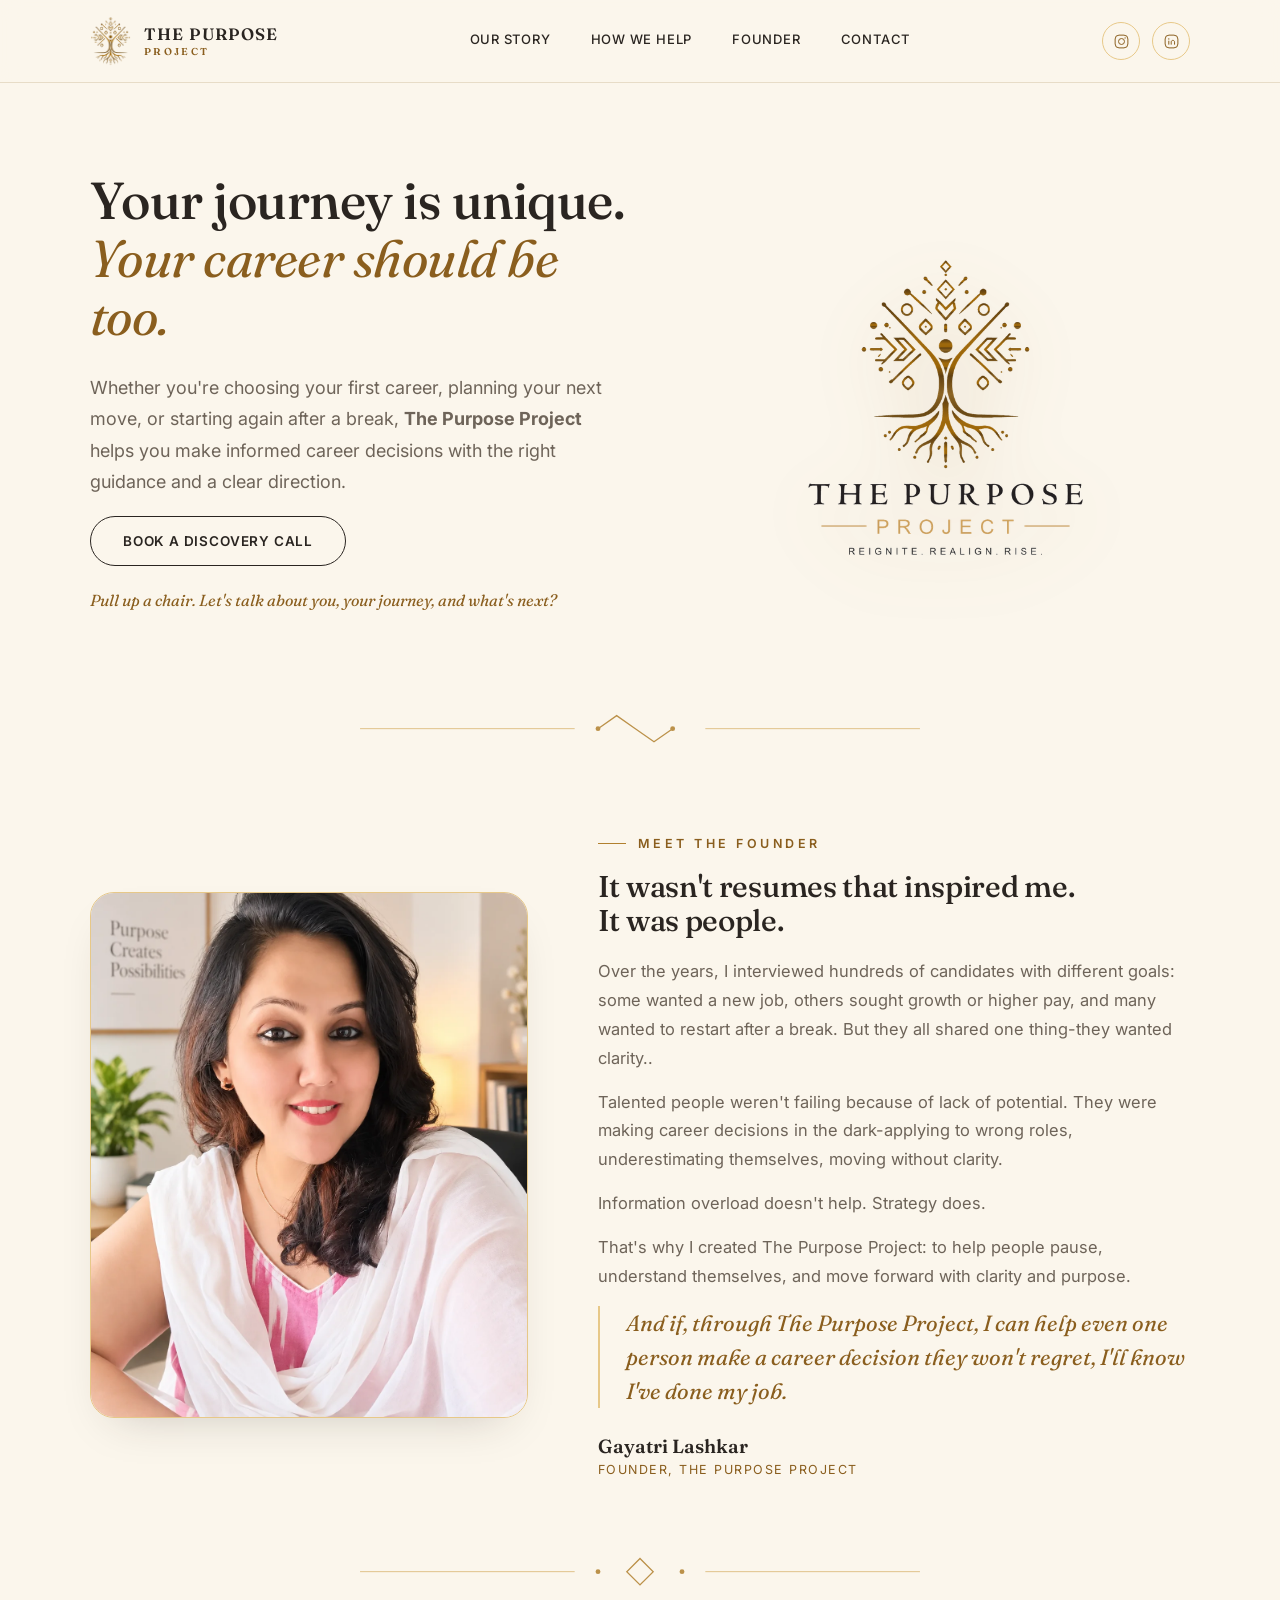
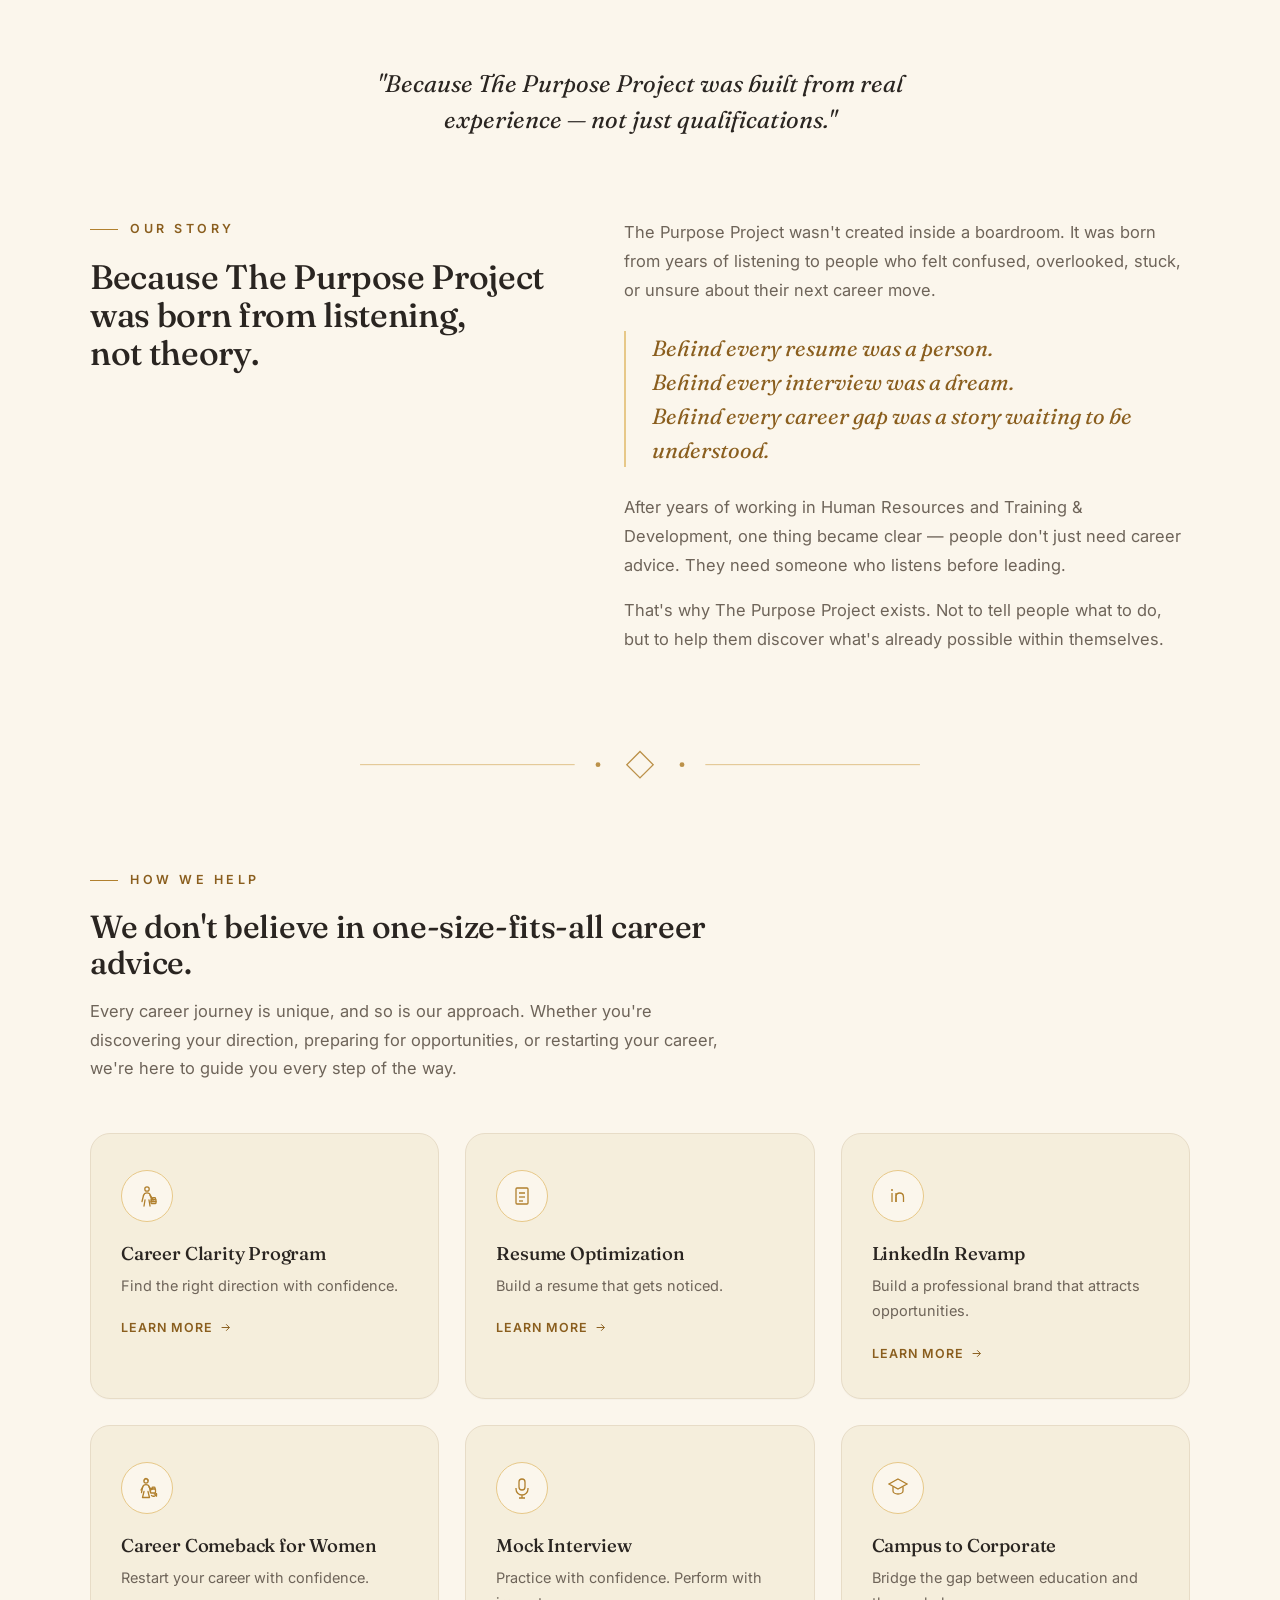
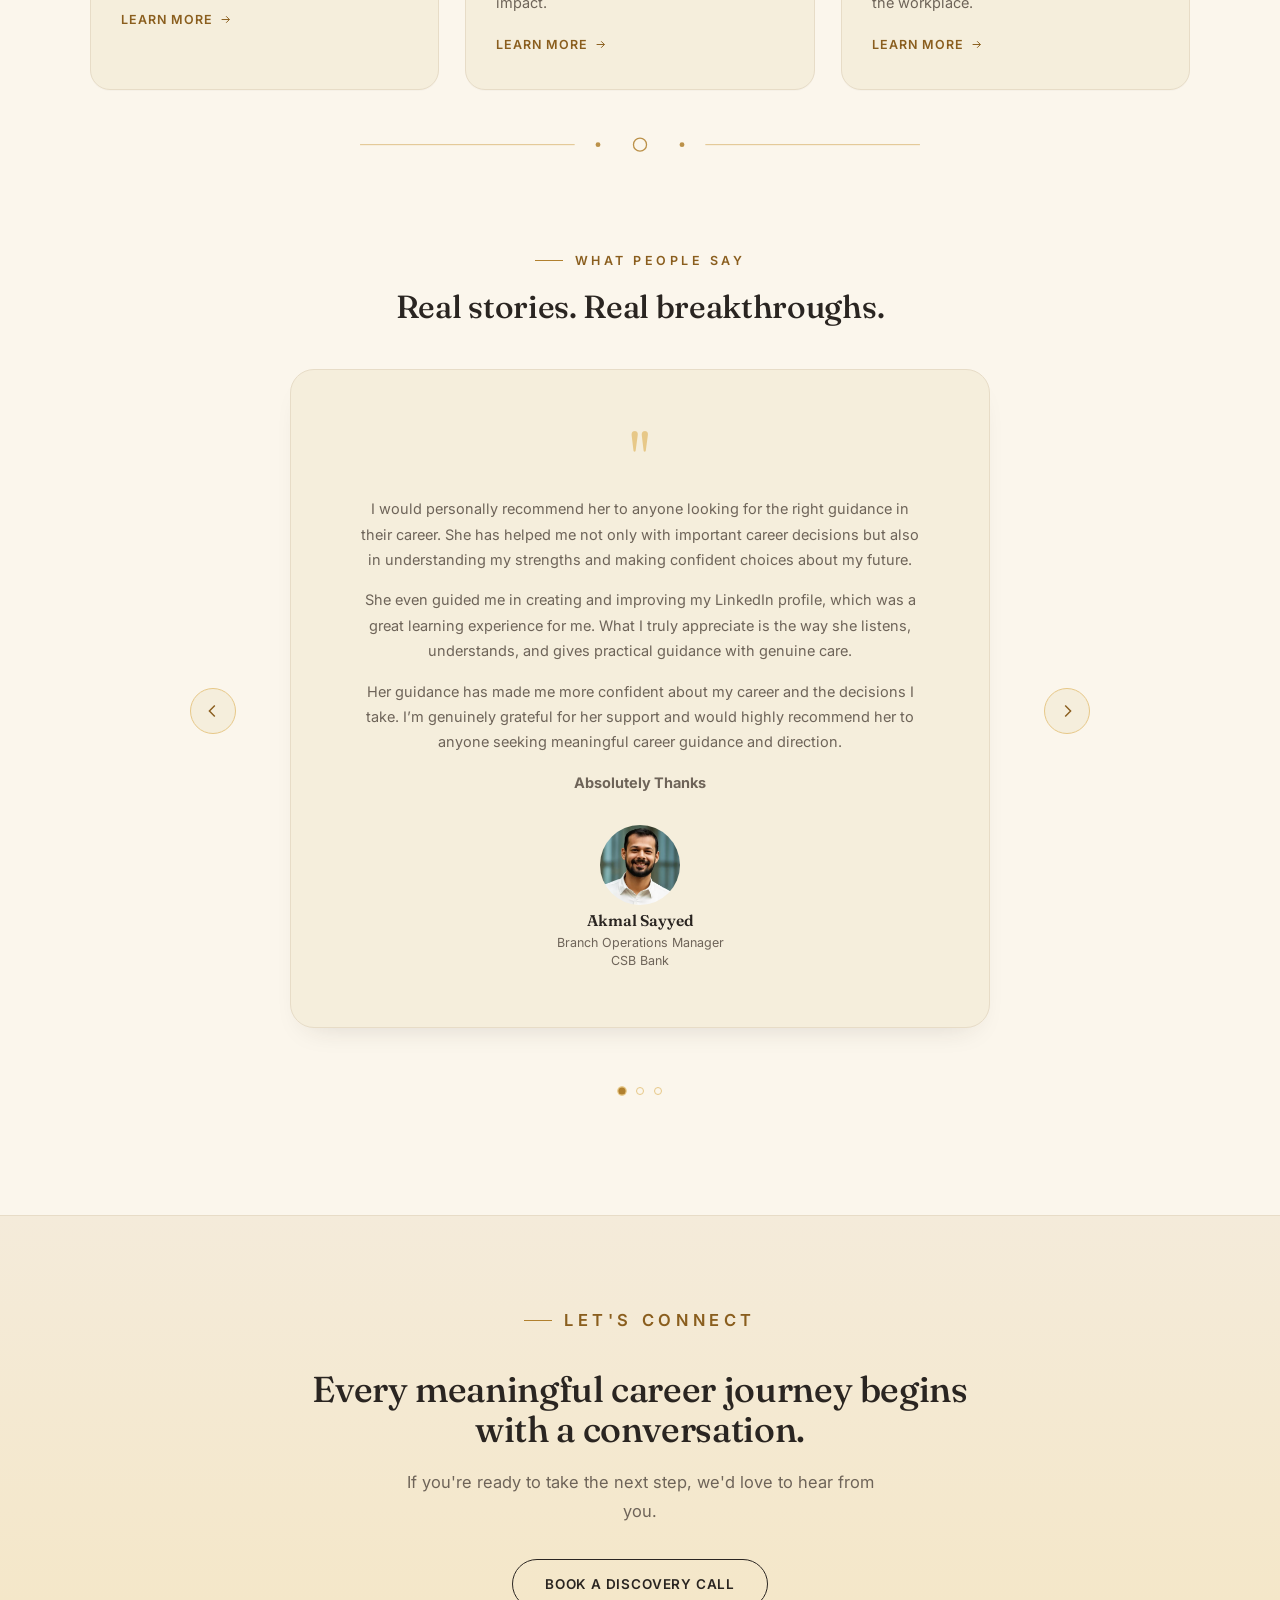
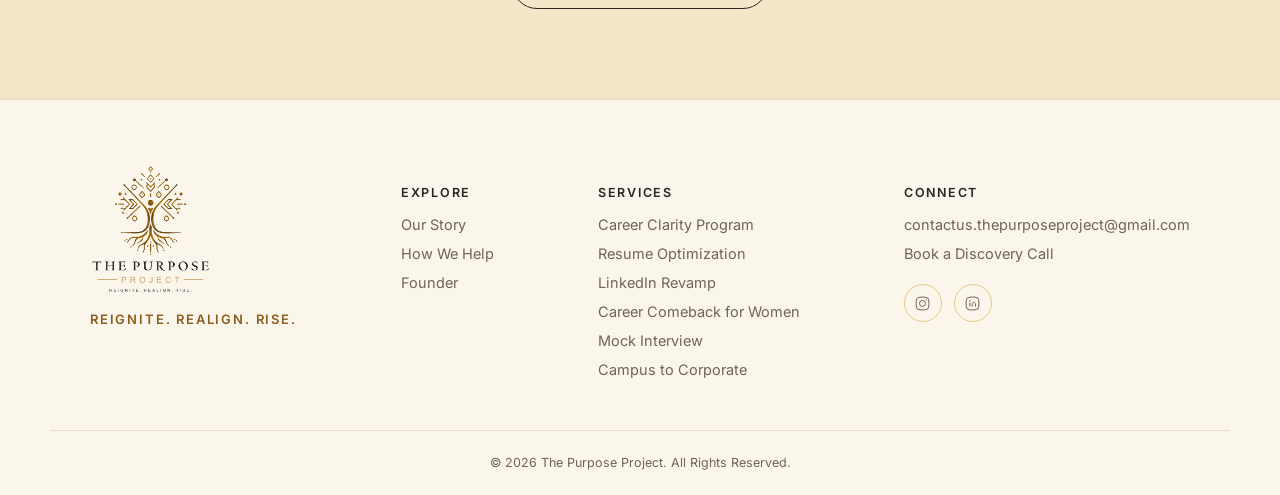
==== commit 98f4b55c: "fxied domain live" ====
--- a/index.html
+++ b/index.html
@@ -47,7 +47,7 @@
 <section class="hero">
   <div class="wrap">
     <div class="hero-copy reveal">
-      <p class="eyebrow">Reignite &nbsp;·&nbsp; Realign &nbsp;·&nbsp; Rise</p>
+      <!-- <p class="eyebrow">Reignite &nbsp;·&nbsp; Realign &nbsp;·&nbsp; Rise</p> -->
       <h1>Your journey is unique. <em>Your career should be too.</em></h1>
       <p class="lead">Whether you're choosing your first career, planning your next move, or starting again after a break, <strong>The Purpose Project</strong> helps you make informed career decisions with the right guidance and a clear direction.</p>
       <div class="hero-cta">
@@ -78,26 +78,28 @@
   </svg>
 </div>
 
-<section class="bridge">
-  <div class="wrap">
-    <p>"Because The Purpose Project was built from real experience — not just qualifications."</p>
-  </div>
-</section>
-
-<section class="story" id="story">
-  <div class="wrap">
-    <div class="reveal">
-      <p class="eyebrow">Our Story</p>
-      <h2>Because The Purpose Project<br>was born from listening,<br>not theory.</h2>
-    </div>
-    <div class="story-copy reveal">
-      <p>The Purpose Project wasn't created inside a boardroom. It was born from years of listening to people who felt confused, overlooked, stuck, or unsure about their next career move.</p>
-      <div class="pull-quote">Behind every resume was a person.<br>Behind every interview was a dream.<br>Behind every career gap was a story waiting to be understood.</div>
-      <p>After years of working in Human Resources and Training &amp; Development, one thing became clear — people don't just need career advice. They need someone who listens before leading.</p>
-      <p>That's why The Purpose Project exists. Not to tell people what to do, but to help them discover what's already possible within themselves.</p>
-    </div>
-  </div>
-</section>
+
+<section class="founder" id="founder">
+  <div class="wrap">
+    <div class="founder-photo reveal">
+      <img src="images/gayatri-lashkar.webp" alt="Founder of The Purpose Project" />
+    </div>
+    <div class="founder-copy reveal">
+      <p class="eyebrow">Meet the Founder</p>
+      <h2>It wasn't resumes that inspired me. It was people.</h2>
+      <p>Over the years, I interviewed hundreds of candidates with different goals: some wanted a new job, others sought growth or higher pay, and many wanted to restart after a break. But they all shared one thing-they wanted clarity..</p>
+      <p>Talented people weren't failing because of lack of potential. They were making career decisions in the dark-applying to wrong roles, underestimating themselves, moving without clarity.</p>
+      <p>Information overload doesn't help. Strategy does.</p>
+      <p>That's why I created The Purpose Project: to help people pause, understand themselves, and move forward with clarity and purpose.</p>
+      <div class="pull-quote" style="margin-top:8px;">And if, through The Purpose Project, I can help even one person make a career decision they won't regret, I'll know I've done my job.</div>
+      <div class="founder-name">
+        <div class="fn">Gayatri Lashkar</div>
+        <div class="ft">Founder, The Purpose Project</div>
+      </div>
+    </div>
+  </div>
+</section>
+
 
 <!-- <section class="vm">
   <div class="wrap">
@@ -118,7 +120,7 @@
   </div>
 </section> -->
 
-<div class="divider">
+<div class="divider divider-middle">
   <svg viewBox="0 0 600 40" xmlns="http://www.w3.org/2000/svg">
     <line x1="0" y1="20" x2="230" y2="20" stroke="#D9B570" stroke-width="1"/>
     <line x1="370" y1="20" x2="600" y2="20" stroke="#D9B570" stroke-width="1"/>
@@ -128,30 +130,38 @@
   </svg>
 </div>
 
-<section class="founder" id="founder">
-  <div class="wrap">
-    <div class="founder-photo reveal">
-      <img src="images/founder-photo.jpg" alt="Founder of The Purpose Project" />
-    </div>
-    <div class="founder-copy reveal">
-      <p class="eyebrow">Meet the Founder</p>
-      <h2>It wasn't resumes that inspired me. It was people.</h2>
-      <p>My career began while I was still in college, balancing learning and earning. Over the years, I worked across Human Resources, Recruitment, and Training &amp; Development, meeting people at different stages of their careers.</p>
-      <p>Over the years, I interviewed hundreds of candidates, worked closely with professionals at different stages of their careers, and had countless conversations with people who wanted something better for themselves.</p>
-      <div class="pull-quote">Some wanted a new job.<br>Some wanted career growth.<br>Some wanted a higher salary.<br>Some wanted to restart after a break.</div>
-      <p>One thing became very clear to me.</p>
-      <p>People don't struggle because they lack potential. They struggle because they don't always know <strong>what to do, when to do it, or how to do it</strong>. I've seen talented individuals apply to the wrong jobs, underestimate themselves in interviews, and make career decisions without a clear direction.</p>
-      <p>Today, information is everywhere. Social media is full of career advice, tips, and shortcuts. But information alone doesn't solve the problem. Sometimes, it creates even more confusion.</p>
-      <p>That's when I decided to start <strong>The Purpose Project</strong>.</p>
-      <p>A space where people can pause, understand themselves better, and make career decisions with clarity, strategy, and purpose, not confusion.</p>
-      <div class="pull-quote" style="margin-top:8px;">And if, through The Purpose Project, I can help even one person make a career decision they won't regret, I'll know I've done my job.</div>
-      <div class="founder-name">
-        <div class="fn">Gayatri Lashkar</div>
-        <div class="ft">Founder, The Purpose Project</div>
-      </div>
-    </div>
-  </div>
-</section>
+
+<section class="bridge">
+  <div class="wrap">
+    <p>"Because The Purpose Project was built from real experience — not just qualifications."</p>
+  </div>
+</section>
+
+<section class="story" id="story">
+  <div class="wrap">
+    <div class="reveal">
+      <p class="eyebrow">Our Story</p>
+      <h2>Because The Purpose Project<br>was born from listening,<br>not theory.</h2>
+    </div>
+    <div class="story-copy reveal">
+      <p>The Purpose Project wasn't created inside a boardroom. It was born from years of listening to people who felt confused, overlooked, stuck, or unsure about their next career move.</p>
+      <div class="pull-quote">Behind every resume was a person.<br>Behind every interview was a dream.<br>Behind every career gap was a story waiting to be understood.</div>
+      <p>After years of working in Human Resources and Training &amp; Development, one thing became clear — people don't just need career advice. They need someone who listens before leading.</p>
+      <p>That's why The Purpose Project exists. Not to tell people what to do, but to help them discover what's already possible within themselves.</p>
+    </div>
+  </div>
+</section>
+
+<div class="divider divider-middle">
+  <svg viewBox="0 0 600 40" xmlns="http://www.w3.org/2000/svg">
+    <line x1="0" y1="20" x2="230" y2="20" stroke="#D9B570" stroke-width="1"/>
+    <line x1="370" y1="20" x2="600" y2="20" stroke="#D9B570" stroke-width="1"/>
+    <rect x="290" y="10" width="20" height="20" transform="rotate(45 300 20)" fill="none" stroke="#B1802E" stroke-width="1.4"/>
+    <circle cx="255" cy="20" r="2.6" fill="#B1802E"/>
+    <circle cx="345" cy="20" r="2.6" fill="#B1802E"/>
+  </svg>
+</div>
+
 
 <section class="help" id="help">
   <div class="wrap">
@@ -319,6 +329,22 @@
               </div>
             </div>
           </div>
+            <div class="ts-slide">
+            <div class="testimonial-card">
+              <div class="quote-mark">"</div>
+              <div class="testmonialMessage">
+                <p>I highly recommend Gayatri! Having worked alongside her at FSS, I can confidently attest to her dedication, vocal support, and genuine desire to help others succeed.</p>
+                <p>When I re-entered the job market after a career break, I reached out to her about my situation and concerns. Gayatri was all ears—an exceptionally active, empathetic listener who truly understands the nuances of career transitions. She thoroughly reviewed my CV and LinkedIn profile, providing actionable recommendations to ensure my background gained maximum visibility among top corporate recruiters. Beyond profile optimization, she provided invaluable interview preparation, giving honest, constructive feedback to pinpoint areas for improvement.</p>
+                <p>Gayatri's guidance, expertise, and encouragement make her an incredible asset to any candidate navigating their career journey.</p>
+              </div>
+              <div class="testimonial-author">
+                <div>
+                  <div class="ts-avatar"><img src="./images/avatar3.webp" alt="Malarvizhi Natarajan"></div>
+                  <div class="ta-name">Malarvizhi Natarajan</div>
+                </div>
+              </div>
+            </div>
+          </div>
         </div>
       </div>
       <button class="ts-arrow ts-next" id="tsNext" type="button" aria-label="Next testimonial">
@@ -328,6 +354,7 @@
     <div class="ts-dots" id="tsDots">
       <button class="ts-dot is-active" type="button" data-index="0" aria-label="Testimonial 1"></button>
       <button class="ts-dot" type="button" data-index="1" aria-label="Testimonial 2"></button>
+      <button class="ts-dot" type="button" data-index="2" aria-label="Testimonial 3"></button>
     </div>
   </div>
 </section>
--- a/css/style.css
+++ b/css/style.css
@@ -253,7 +253,7 @@
   /* ---------- Testimonial ---------- */
   .testimonial{ padding:30px 0 40px; }
   .testimonial-card{
-    max-width: 800px;margin:0 auto; background:var(--card); border:1px solid var(--hairline);
+    max-width: 700px;margin:0 auto; background:var(--card); border:1px solid var(--hairline);
     border-radius:24px; padding:56px 64px; text-align:center; box-shadow:var(--shadow-card); position:relative;
   }
   .testimonial-card .quote-mark{
@@ -326,6 +326,9 @@
   .nav-social{ display:flex; }
   .menu-toggle{ display:none; }
   .mobile-menu{ display:none; }
+
+.divider.divider-middle {margin-top: 40px;}
+
   @media (max-width:1024px){
     footer .wrap {flex-wrap: wrap;}
     
@@ -433,7 +436,7 @@
 
   /* ---------- Testimonial Slider ---------- */
   .testimonials{ padding:80px 0 30px; }
-  .ts-slider{ display:flex; align-items:center; gap:20px; max-width: 1000px; margin:0 auto; }
+  .ts-slider{ display:flex; align-items:center; gap:20px; max-width: 900px; margin:0 auto; }
   .ts-viewport{ flex:1; overflow:hidden; }
   .ts-track{ display:flex; transition:transform .55s cubic-bezier(.2,.8,.2,1); }
   .ts-slide{ flex:0 0 100%; max-width:100%; padding:4px; box-sizing:border-box; }
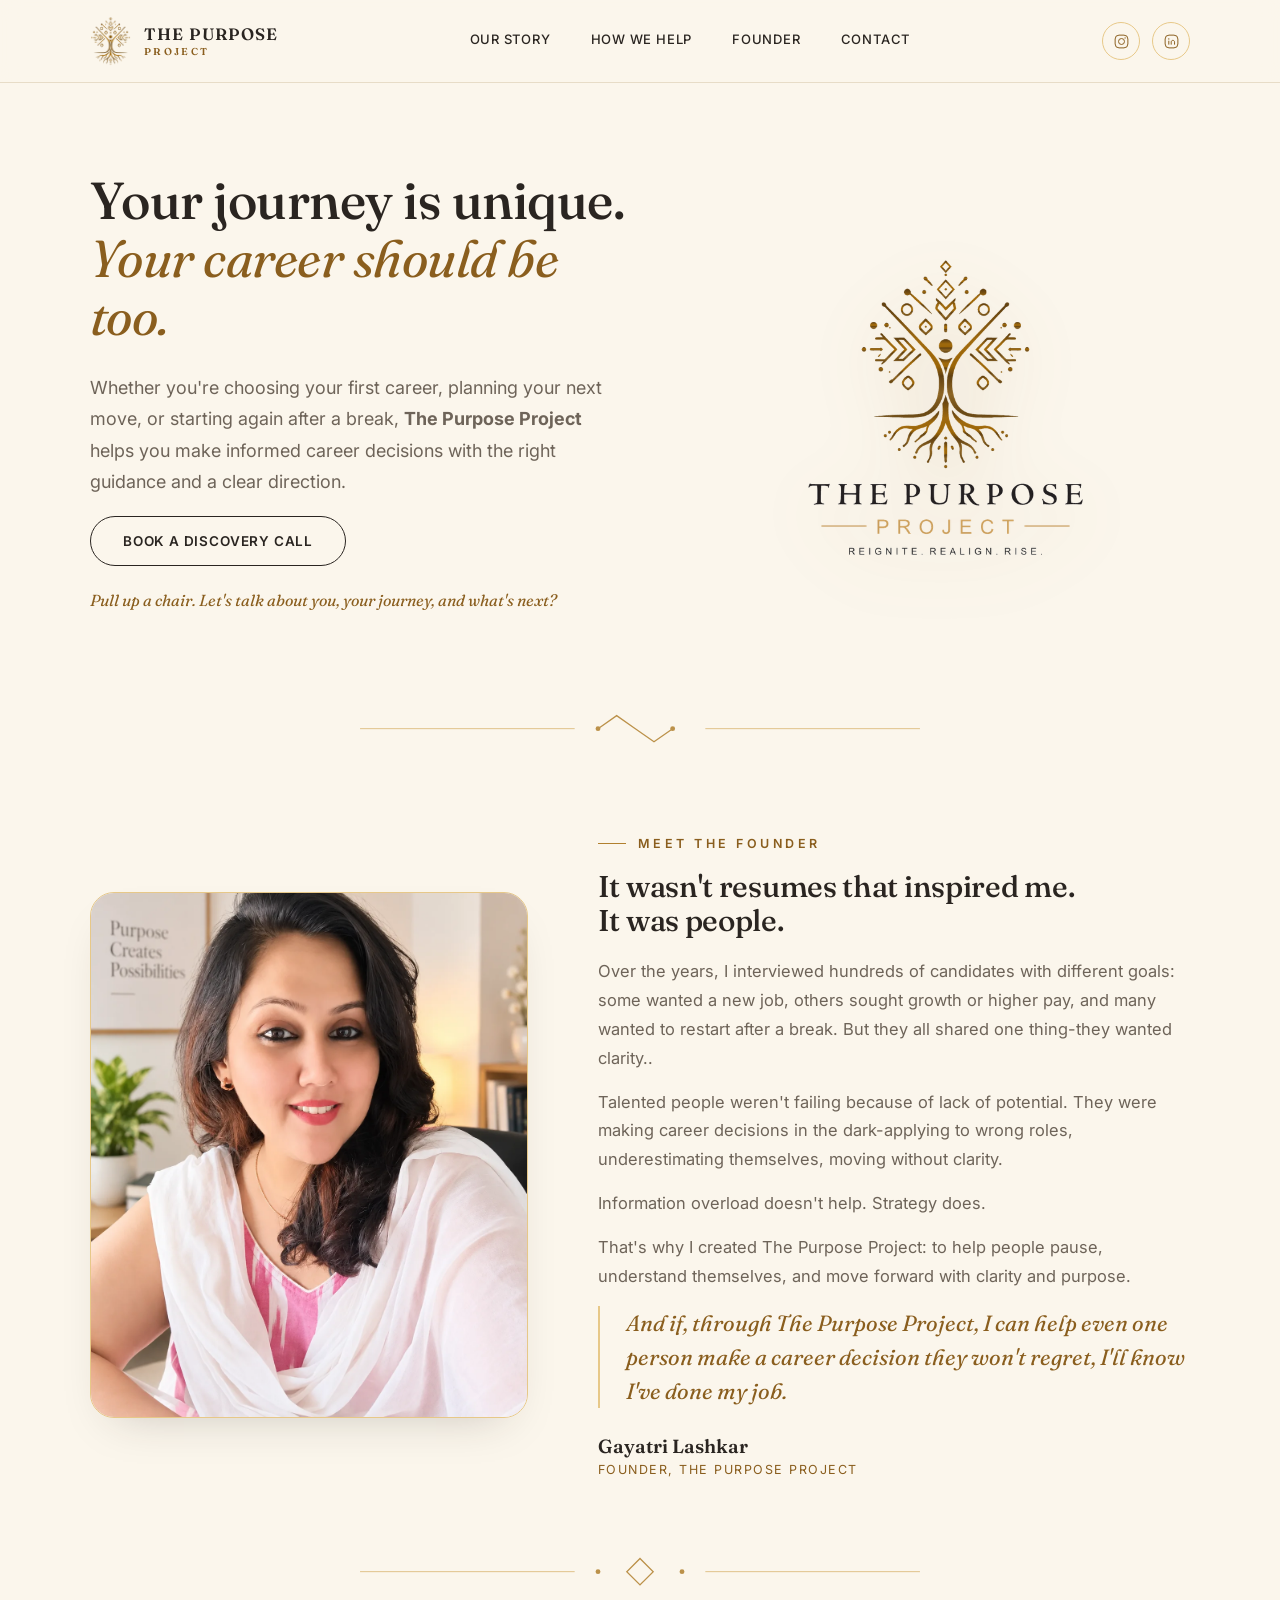
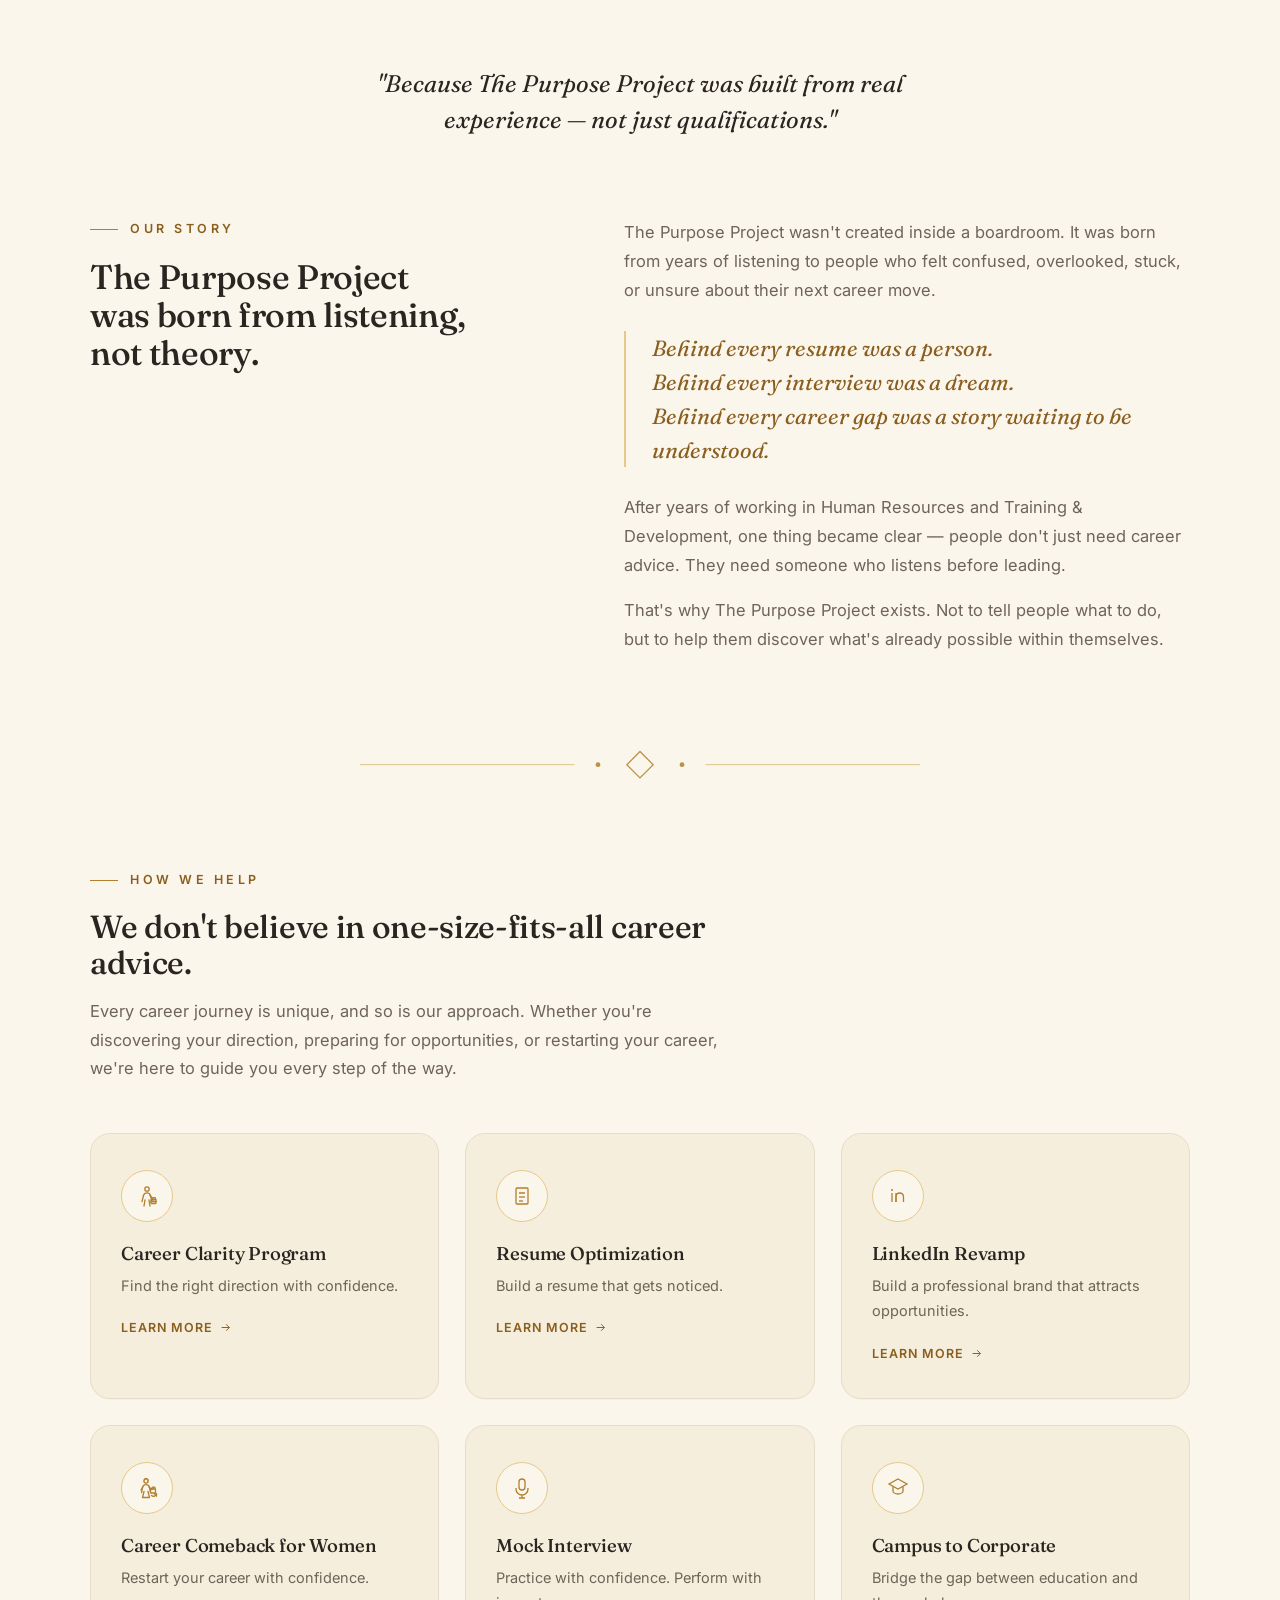
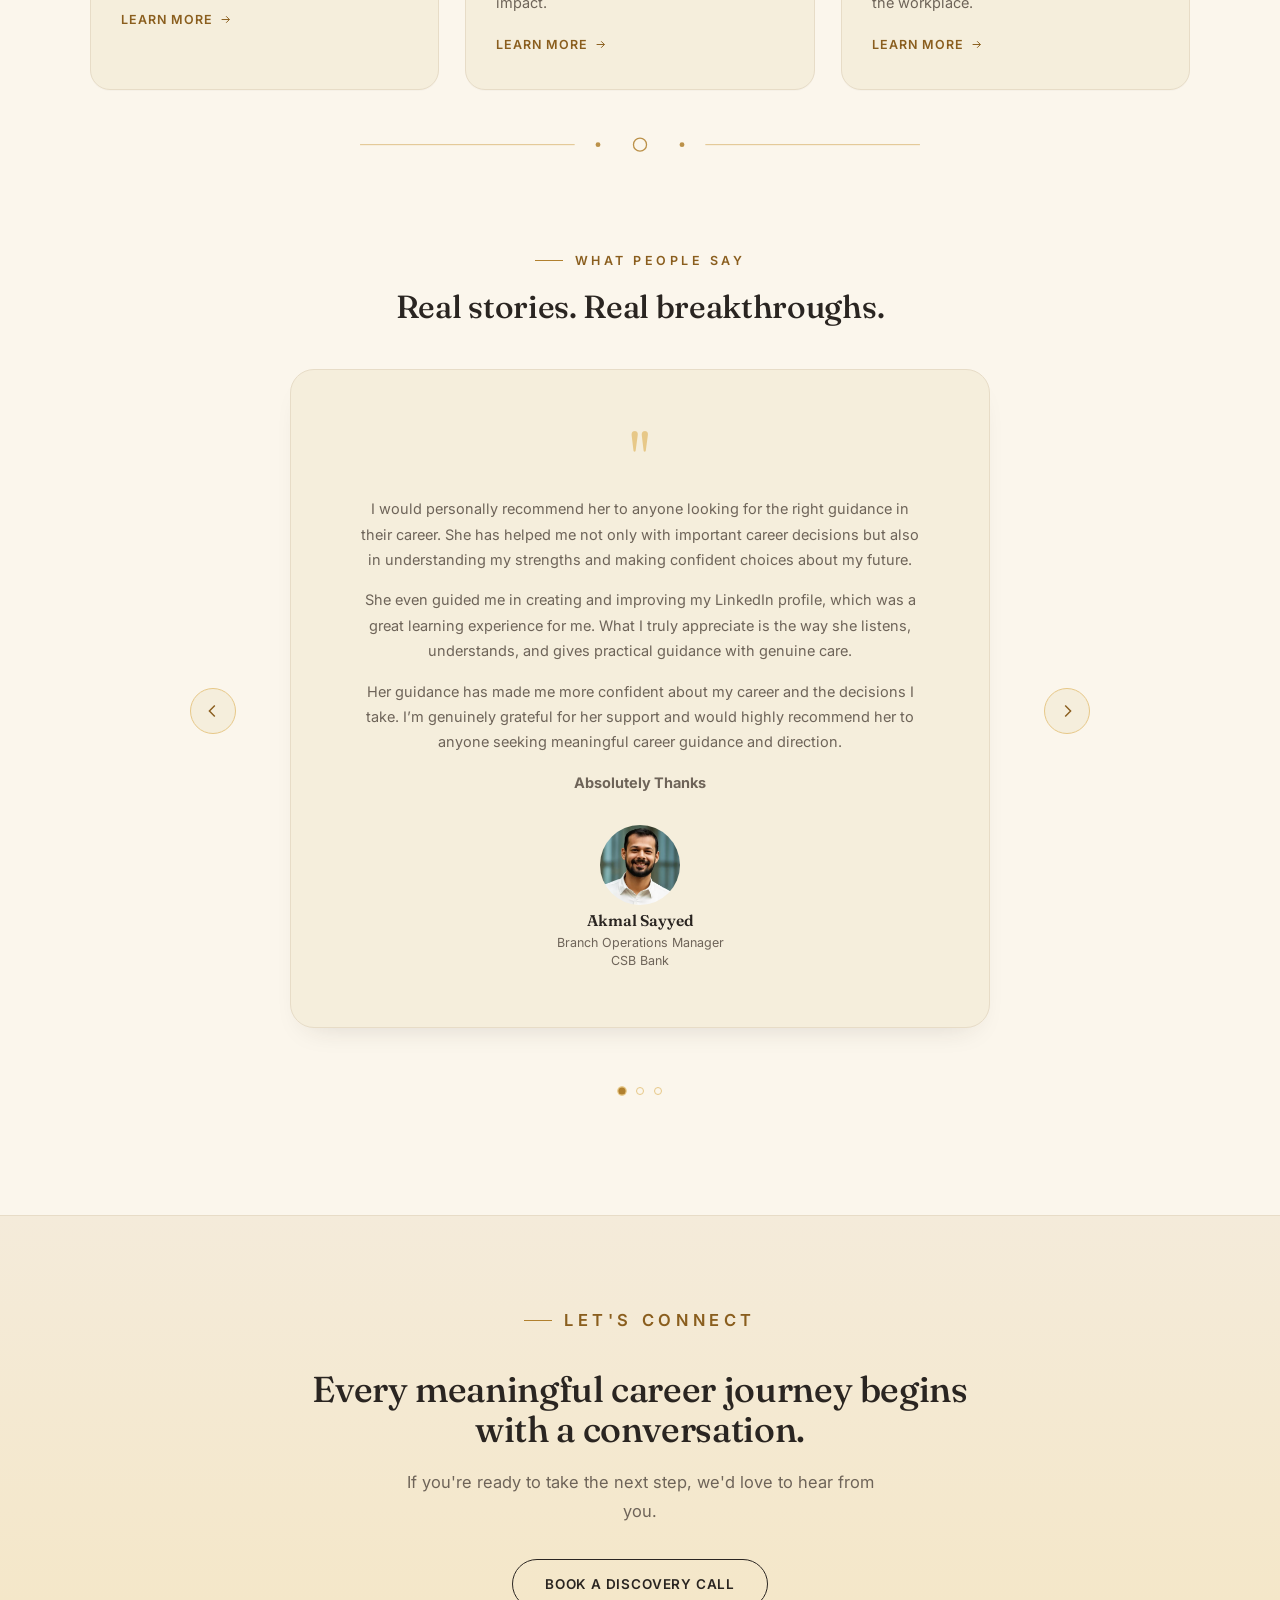
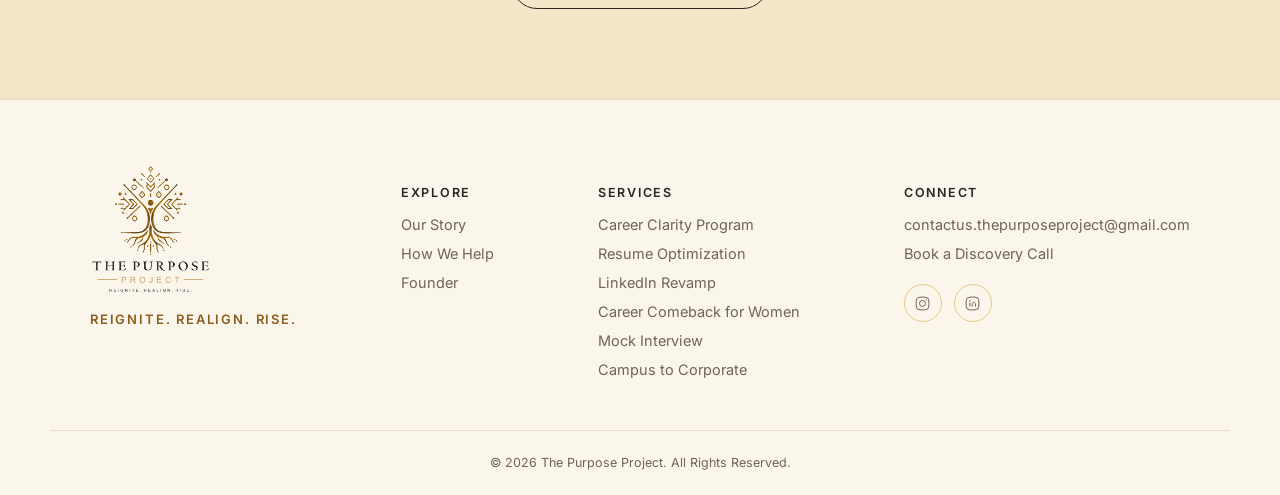
==== commit edc7c9a7: "added changes" ====
--- a/index.html
+++ b/index.html
@@ -141,7 +141,7 @@
   <div class="wrap">
     <div class="reveal">
       <p class="eyebrow">Our Story</p>
-      <h2>Because The Purpose Project<br>was born from listening,<br>not theory.</h2>
+      <h2>The Purpose Project<br>was born from listening,<br>not theory.</h2>
     </div>
     <div class="story-copy reveal">
       <p>The Purpose Project wasn't created inside a boardroom. It was born from years of listening to people who felt confused, overlooked, stuck, or unsure about their next career move.</p>
